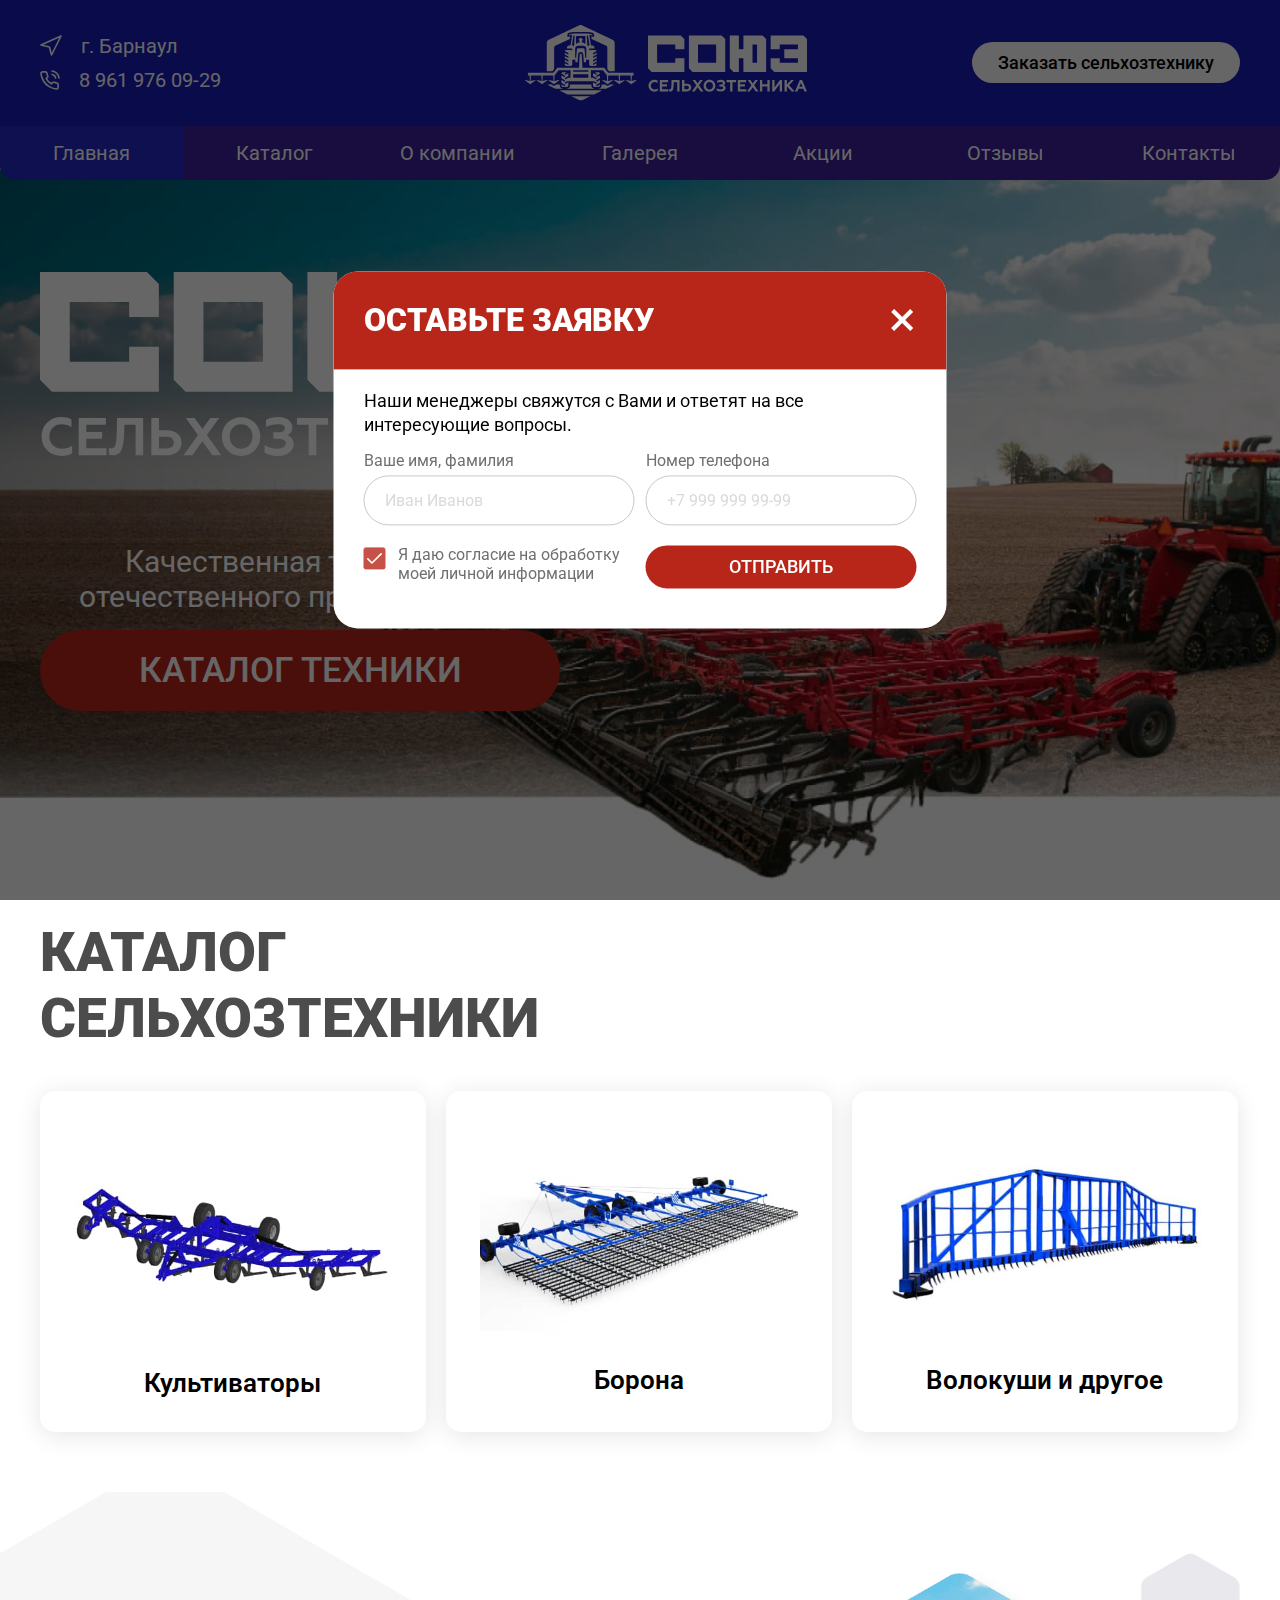
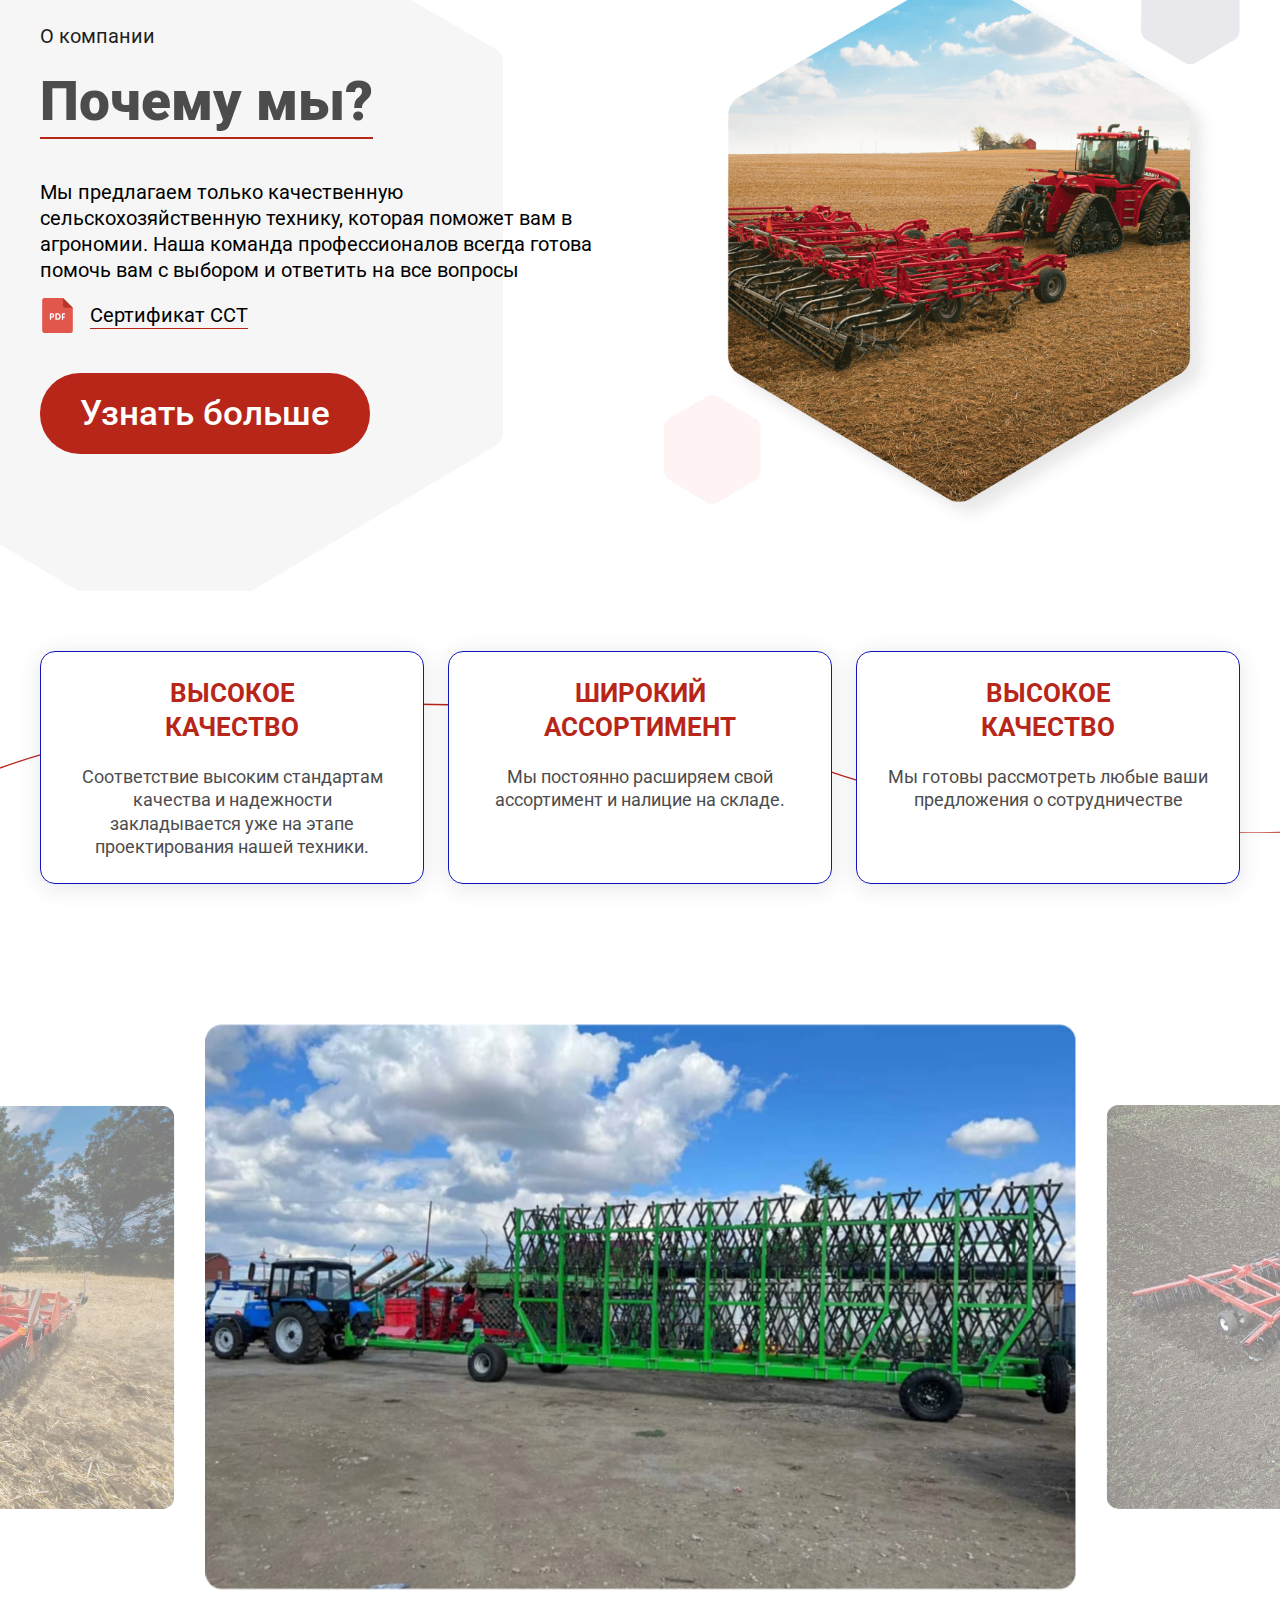
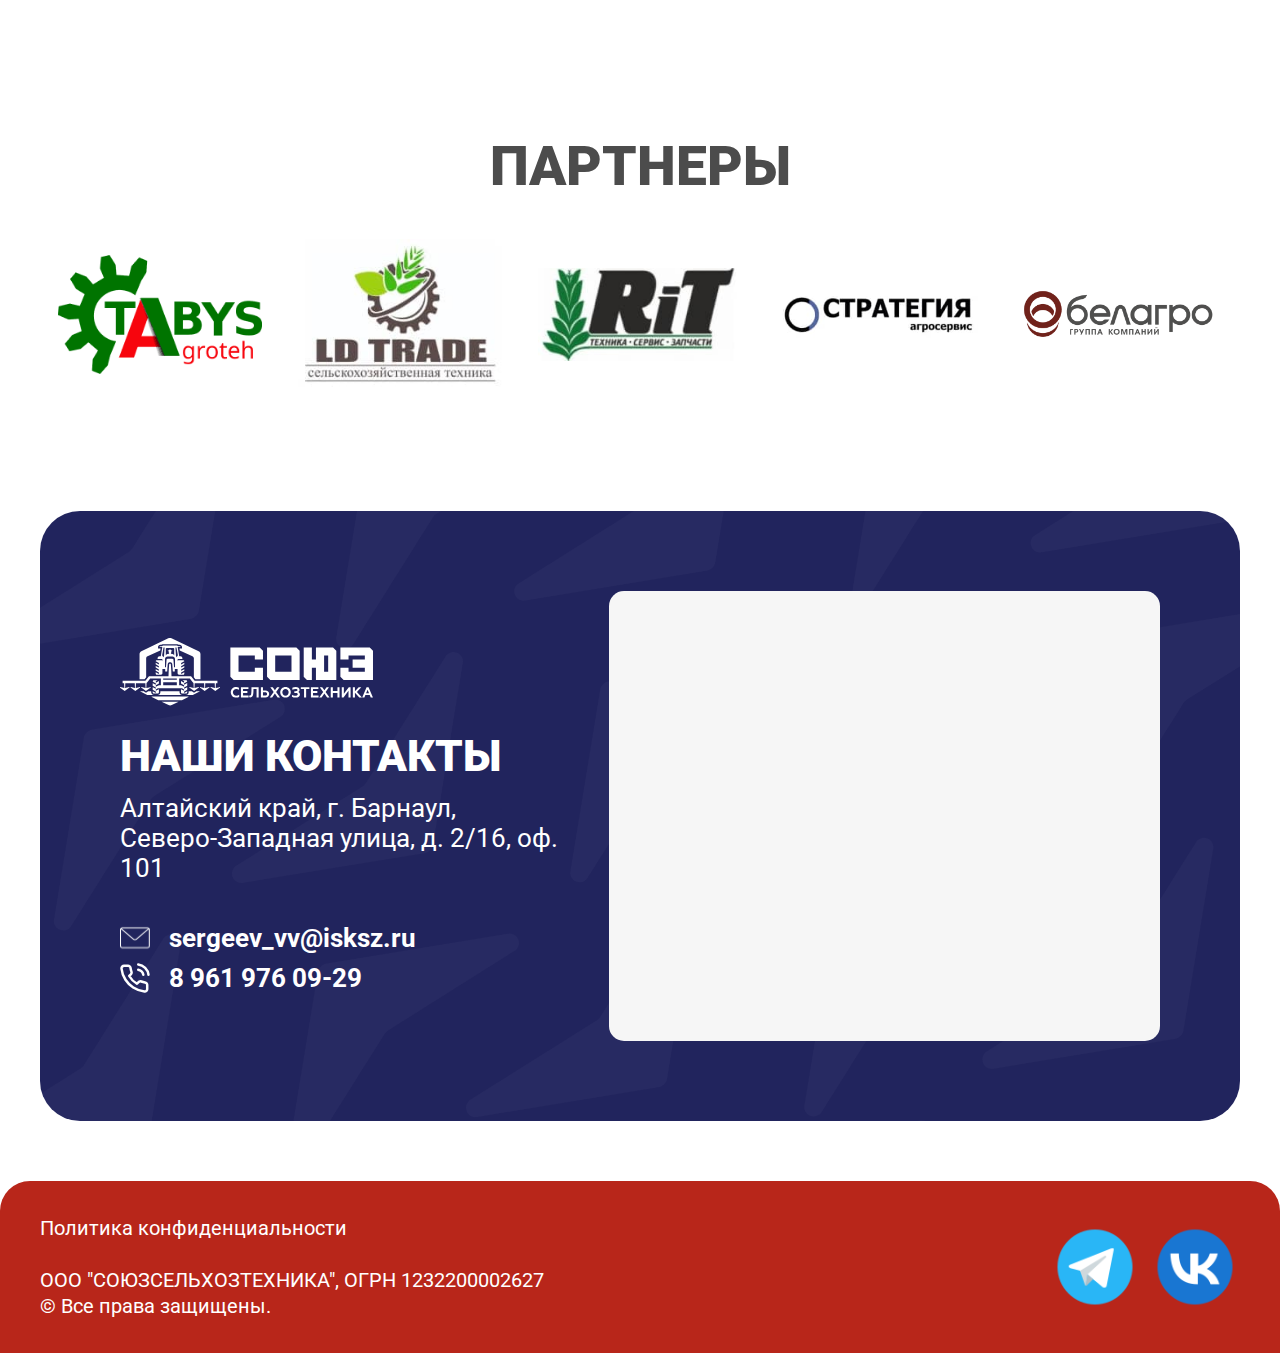
==== index.html @ 26eba4fc "main done 002" ====
<!DOCTYPE html>
<html lang="ru">

<head>
    <meta charset="UTF-8">
    <meta name="viewport" content="width=device-width, initial-scale=1.0">
    <title>СОЮЗ "Союзсельхозтехника"</title>
    <meta name="theme-color" content="$prime">
    <!-- <link rel="shortcut icon" href="favicon.ico" type="image/x-icon"> -->
    <link
        href="https://fonts.googleapis.com/css2?family=Roboto:ital,wght@0,100;0,300;0,400;0,500;0,700;0,900;1,100;1,300;1,400;1,500;1,700;1,900&display=swap"
        rel="stylesheet">
    <link rel="stylesheet" href="./css/style.css">
    <link rel="stylesheet" href="./css/jquery.fancybox.min.css">

</head>

<body class="fx-col">
    <header class="header">
        <div class="header-top fx-ac fx-jb">
            <p class="header-cont">
                <span class="fx-ac header-cont__item">
                    <img src="img/location.svg" alt="i">
                    <span>г. Барнаул</span>
                </span>
                <span class="fx-ac header-cont__item">
                    <img src="img/phone.svg" alt="i">
                    <a href="tel:89619760929">8 961 976 09-29</a>
                </span>
            </p>
            <a href="#" class="logo"><img src="img/logo.svg" alt="i"></a>
            <a href="#" class="btn --white" data-modal="modal">Заказать сельхозтехнику</a>
            <button class="btn__menu"><span></span></button>
        </div>
        <ul class="header-nav fx-ac fx-jb">
            <li><a href="#" class="header-nav__link active">Главная</a></li>
            <li><a href="#" class="header-nav__link">Каталог</a></li>
            <li><a href="#" class="header-nav__link">О компании</a></li>
            <li><a href="#" class="header-nav__link">Галерея</a></li>
            <li><a href="#" class="header-nav__link">Акции</a></li>
            <li><a href="#" class="header-nav__link">Отзывы</a></li>
            <li><a href="#" class="header-nav__link">Контакты</a></li>
            <li class="mob-show"><a href="#" class="btn --white">Заказать сельхозтехнику</a></li>
            <li class="mob-show">
                <span class="fx-ac header-cont__item">
                    <img src="img/phone.svg" alt="i">
                    <a href="tel:89619760929">8 961 976 09-29</a>
                </span>
                <span class="fx-ac header-cont__item">
                    <img src="img/location.svg" alt="i">
                    <span>
                        Алтайский край, г. Барнаул, <br>
                        Северо-Западная улица, д. 2, оф. 101
                    </span>
                </span>
            </li>
        </ul>
    </header>

    <main class="main">
        <div class="container">
            <div class="content">
                <img src="img/logo-2.svg" class="main__head" alt="i">
                <p class="main__text">
                    Качественная техника от отечественного производителя
                </p>
                <button class="btn --lg">КАТАЛОГ ТЕХНИКИ</button>
            </div>
        </div>
        <picture>
            <source media="(min-width: 1100px)" srcset="img/main.jpg">
            <img src="img/main-mob.jpg" alt="i" class="main__bg">
        </picture>
    </main>

    <section class="cat">
        <div class="container">
            <h2>КАТАЛОГ <br> СЕЛЬХОЗТЕХНИКИ</h2>
            <div class="fx-w cat-wrap">
                <a href="#" class="item">
                    <img src="img/it-1.jpg" alt="i" loading="lazy">
                    <h3>Культиваторы</h3>
                </a>
                <a href="#" class="item">
                    <img src="img/it-2.jpg" alt="i" loading="lazy">
                    <h3>Борона</h3>
                </a>
                <a href="#" class="item">
                    <img src="img/it-3.jpg" alt="i" loading="lazy">
                    <h3>Волокуши и другое</h3>
                </a>
            </div>
        </div>
    </section>

    <section class="why">
        <div class="container fx-jb fx-ac">
            <div class="title">
                <p class="descr">О компании</p>
                <h2>Почему мы?</h2>
                <img src="img/why-pc.png" class="why__img mob-show" alt="i" loading="lazy">
                <p class="text">
                    Мы предлагаем только качественную сельскохозяйственную технику, которая поможет вам в агрономии.
                    Наша команда профессионалов всегда готова помочь вам с выбором и ответить на все вопросы <br>
                    <a href="pdf/Сертификат ССТ.pdf" title="Скачать Сертификат" class="link fx-ac"
                        download="Сертификат ССТ">
                        <img src="img/pdf.svg" alt="i" loading="lazy">
                        <span> Сертификат ССТ</span>
                    </a>
                </p>
                <a href="#" class="btn --lg">Узнать больше</a>
            </div>
            <img src="img/why-pc.png" class="why__img mob-hide" alt="i" loading="lazy">
        </div>
    </section>

    <section class="features">
        <div class="container fx-jb fx-w">
            <div class="item">
                <h3>ВЫСОКОЕ <br> КАЧЕСТВО</h3>
                <p>Соответствие высоким стандартам качества и надежности закладывается уже на этапе проектирования нашей
                    техники.</p>
            </div>
            <div class="item">
                <h3>ШИРОКИЙ <br> АССОРТИМЕНТ</h3>
                <p>Мы постоянно расширяем свой ассортимент и налицие на складе.</p>
            </div>
            <div class="item">
                <h3>ВЫСОКОЕ <br> КАЧЕСТВО</h3>
                <p>Мы готовы рассмотреть любые ваши предложения о сотрудничестве</p>
            </div>
        </div>
    </section>

    <div class="galery-slider fx">
        <div class="galery-slide">
            <a href="img/g-1.jpg" data-fancybox="g-2">
                <img src="img/g-1.jpg" alt="i">
            </a>
        </div>
        <div class="galery-slide">
            <a href="img/g-2.jpg" data-fancybox="g-2">
                <img src="img/g-2.jpg" alt="i">
            </a>
        </div>
        <div class="galery-slide">
            <a href="img/g-3.jpg" data-fancybox="g-2">
                <img src="img/g-3.jpg" alt="i">
            </a>
        </div>
        <div class="galery-slide">
            <a href="img/g-2.jpg" data-fancybox="g-2">
                <img src="img/g-2.jpg" alt="i">
            </a>
        </div>
        <div class="galery-slide">
            <a href="img/g-3.jpg" data-fancybox="g-2">
                <img src="img/g-3.jpg" alt="i">
            </a>
        </div>
    </div>

    <section class="partners">
        <div class="container">
            <h2>ПАРТНЕРЫ</h2>
            <div class="fx-ac partners-wrap">
                <img src="img/p-1.png" alt="i" loading="lazy">
                <img src="img/p-2.jpg" alt="i" loading="lazy">
                <img src="img/p-3.jpg" alt="i" loading="lazy">
                <img src="img/p-4.jpg" alt="i" loading="lazy">
                <img src="img/p-5.png" alt="i" loading="lazy">
            </div>
        </div>
    </section>

    <!-- <section class="review">
        <div class="container">
            <h2>ОТЗЫВЫ НАШИХ КЛИЕНТОВ</h2>
            <div class="review-slider">
                <div class="review-item fx-ac">
                    <img src="img/rev-1.jpg" alt="i" loading="lazy" class="review-img">
                    <div class="review-title">
                        <h3 class="review__heading">Иван Курдогло</h3>
                        <p class="review__rate fx-ac">
                            <span>Оценка 5</span> <img src="img/stars.svg" alt="i" loading="lazy">
                        </p>
                        <p class="review__text">
                            Купил кпш-13. Уже год работает, надежная, качественная техника, спасибо!
                        </p>
                    </div>
                </div>
                <div class="review-item fx-ac">
                    <img src="img/rev-2.jpg" alt="i" loading="lazy" class="review-img">
                    <div class="review-title">
                        <h3 class="review__heading">Сергей Ситников</h3>
                        <p class="review__rate fx-ac">
                            <span>Оценка 5</span> <img src="img/stars.svg" alt="i" loading="lazy">
                        </p>
                        <p class="review__text">
                            Отличная техника, крепкая, надежная и недорогая. Рекомендую!
                        </p>
                    </div>
                </div>
                <div class="review-item fx-ac">
                    <img src="img/rev-3.jpg" alt="i" loading="lazy" class="review-img">
                    <div class="review-title">
                        <h3 class="review__heading">Иван Курдогло</h3>
                        <p class="review__rate fx-ac">
                            <span>Оценка 5</span> <img src="img/stars.svg" alt="i" loading="lazy">
                        </p>
                        <p class="review__text">
                            Купил кпш-13. Уже год работает, надежная, качественная техника, спасибо!
                        </p>
                    </div>
                </div>
            </div>
        </div>
    </section> -->

    <section class="contacts">
        <div class="container">
            <div class="contacts-box fx-ac">
                <div class="title">
                    <img src="img/logo.svg" class="logo" alt="i" loading="lazy">
                    <h2>НАШИ КОНТАКТЫ</h2>
                    <p class="text">
                        Алтайский край, г. Барнаул, <br>
                        Северо-Западная улица, д. 2/16, оф. 101
                    </p>
                    <p class="header-cont">
                        <span class="fx-ac header-cont__item">
                            <img src="img/email.svg" alt="i">
                            <a href="mailto:sergeev_vv@isksz.ru">sergeev_vv@isksz.ru</a>
                        </span>
                        <span class="fx-ac header-cont__item">
                            <img src="img/phone.svg" alt="i">
                            <a href="tel:89619760929">8 961 976 09-29</a>
                        </span>
                    </p>
                </div>
                <iframe
                    src="https://yandex.ru/map-widget/v1/?um=constructor%3A0839fcd474fe929800f3a0167cd0bfcd900f1a19b8a05e85f59c78dbe3d756e3&amp;source=constructor"
                    loading="lazy"></iframe>
            </div>
        </div>
    </section>

    <footer class="footer">
        <div class="continer fx-ac fx-jb">
            <p class="footer__text">
                <a href="#">Политика конфиденциальности</a>
                <br>
                <br>
                ООО "СОЮЗСЕЛЬХОЗТЕХНИКА", <br class="mob-show">
                ОГРН 1232200002627 <br>
                © Все права защищены.
            </p>
            <div class="soc fx-ac">
                <a href="#"><img src="img/telegram.svg" alt="i" loading="lazy"></a>
                <a href="#"><img src="img/VK.svg" alt="i" loading="lazy"></a>
            </div>
        </div>
    </footer>

    <div class="modal" id="modal">
        <div class="modal-content">
            <button class="modal-close">&times;</button>
            <h3 class="h2">ОСТАВЬТЕ ЗАЯВКУ</h3>
            <p>Наши менеджеры свяжутся с Вами и ответят на все интересующие вопросы.</p>
            <form action="#" class="fx-w fx-jb">
                <div class="inp-wrap">
                    <label for="m_name">Ваше имя, фамилия</label>
                    <input type="text" id="m_name" name="uname" required placeholder="Иван Иванов">
                </div>
                <div class="inp-wrap">
                    <label for="m_phone">Номер телефона</label>
                    <input type="tel" name="uphone" id="m_phone" required placeholder="+7 999 999 99-99">
                </div>
                <div class="inp-wrap checkbox">
                    <input type="checkbox" name="checkbox" checked id="checkbox" required>
                    <label for="checkbox" class="checkbox">Я даю согласие на обработку моей личной информации</label>
                </div>
                <button type="submit" class="btn">ОТПРАВИТЬ</button>
            </form>
        </div>
    </div>

    <script src="js/jquery-3.7.1.min.js"></script>
    <script src="js/slick.min.js"></script>
    <script src="js/script.js"></script>
    <script src="js/jquery.fancybox.min.js"></script>
</body>

</html>
---- css/style.css ----
html{font-family:sans-serif;-ms-text-size-adjust:100%;-webkit-text-size-adjust:100%}body{margin:0}article,aside,details,figcaption,figure,footer,header,hgroup,main,nav,section,summary{display:block}audio,canvas,progress,video{display:inline-block;vertical-align:baseline}audio:not([controls]){display:none;height:0}[hidden],template{display:none}a{background:rgba(0,0,0,0)}a:active,a:hover{outline:0}abbr[title]{border-bottom:1px dotted}b,strong{font-weight:bold}dfn{font-style:italic}h1{font-size:2em;margin:.67em 0}mark{background:#ff0;color:#000}small{font-size:80%}sub,sup{font-size:75%;line-height:0;position:relative;vertical-align:baseline}sup{top:-0.5em}sub{bottom:-0.25em}img{border:0}svg:not(:root){overflow:hidden}figure{margin:1em 40px}hr{-moz-box-sizing:content-box;-webkit-box-sizing:content-box;box-sizing:content-box;height:0}pre{overflow:auto}code,kbd,pre,samp{font-family:monospace,monospace;font-size:1em}button,input,optgroup,select,textarea{color:inherit;font:inherit;margin:0}button{overflow:visible}button,select{text-transform:none}button,html input[type=button],input[type=reset],input[type=submit]{-webkit-appearance:button;cursor:pointer}button[disabled],html input[disabled]{cursor:default}button::-moz-focus-inner,input::-moz-focus-inner{border:0;padding:0}input{line-height:normal}input[type=checkbox],input[type=radio]{-webkit-box-sizing:border-box;-moz-box-sizing:border-box;box-sizing:border-box;padding:0}input[type=number]::-webkit-inner-spin-button,input[type=number]::-webkit-outer-spin-button{height:auto}input[type=search]{-webkit-appearance:textfield;-moz-box-sizing:content-box;-webkit-box-sizing:content-box;box-sizing:content-box}input[type=search]::-webkit-search-cancel-button,input[type=search]::-webkit-search-decoration{-webkit-appearance:none}legend{border:0;padding:0}textarea{overflow:auto}optgroup{font-weight:bold}table{border-collapse:collapse;border-spacing:0}td,th{padding:0}*{padding:0;margin:0;-webkit-box-sizing:border-box;-moz-box-sizing:border-box;box-sizing:border-box;border:none;outline:none}:root{--padd: 80px;--fz: 22px}html{scroll-behavior:smooth}body{min-height:100vh;color:#000;background-color:#fff;font-family:"Roboto",sans-serif}body.is_active{overflow:hidden}.container{width:100%;max-width:-webkit-calc(1600px + var(--padd) + var(--padd));max-width:-moz-calc(1600px + var(--padd) + var(--padd));max-width:calc(1600px + var(--padd) + var(--padd));margin-left:auto;margin-right:auto;padding:0 var(--padd)}img{max-width:100%}a,button{display:inline-block;text-decoration:none;-webkit-transition:all ease .2s;-o-transition:all ease .2s;-moz-transition:all ease .2s;transition:all ease .2s;background-color:rgba(0,0,0,0)}a:active,button:active{-webkit-transform:scale(0.98);-moz-transform:scale(0.98);-ms-transform:scale(0.98);-o-transform:scale(0.98);transform:scale(0.98)}a img,button img{display:block}strong{font-weight:600}section{padding:60px 0}h2,.h2{font-size:55px;line-height:120%;font-weight:900;color:#4c4c4c;margin:0 0 40px}mark{background-color:#b8261a;color:#000;display:inline-block;padding:2px 8px 4px}.btn{font-size:var(--fz);line-height:28px;line-height:100%;font-weight:500;text-align:center;color:#fff;display:inline-block;-webkit-border-radius:40px;-moz-border-radius:40px;border-radius:40px;background-color:#b8261a;padding:12px 32px 11px;position:relative;z-index:1;overflow:hidden;-webkit-transition:.3s ease all;-o-transition:.3s ease all;-moz-transition:.3s ease all;transition:.3s ease all}.btn:hover{background-color:rgba(184,38,26,.8)}.btn.--lg{font-size:35px;padding:23px 40px}.btn.--white{color:#000;background-color:#fff}.btn.--white:hover{background-color:rgba(255,255,255,.8)}@media screen and (max-width: 1500px){.btn{font-size:18px}}input{width:100%;display:block;height:50px;border:1px solid #c8c8c8;-webkit-border-radius:60px;-moz-border-radius:60px;border-radius:60px;padding:0 20px}input::-webkit-input-placeholder{color:#dadada}input:-moz-placeholder{color:#dadada}input::-moz-placeholder{color:#dadada}input:-ms-input-placeholder{color:#dadada}input::-ms-input-placeholder{color:#dadada}input::placeholder{color:#dadada}.fx,.fx-w,.fx-ac,.fx-as,.fx-col,.fx-jb,.fx-ae{display:-webkit-box;display:-webkit-flex;display:-moz-box;display:-ms-flexbox;display:flex}.fx-col{-webkit-box-orient:vertical;-webkit-box-direction:normal;-webkit-flex-direction:column;-moz-box-orient:vertical;-moz-box-direction:normal;-ms-flex-direction:column;flex-direction:column}.fx-w{-webkit-flex-wrap:wrap;-ms-flex-wrap:wrap;flex-wrap:wrap}.fx-as{-webkit-box-align:start;-webkit-align-items:flex-start;-moz-box-align:start;-ms-flex-align:start;align-items:flex-start}.fx-ac{-webkit-box-align:center;-webkit-align-items:center;-moz-box-align:center;-ms-flex-align:center;align-items:center}.fx-jc{-webkit-box-pack:center;-webkit-justify-content:center;-moz-box-pack:center;-ms-flex-pack:center;justify-content:center}.fx-jb{-webkit-box-pack:justify;-webkit-justify-content:space-between;-moz-box-pack:justify;-ms-flex-pack:justify;justify-content:space-between}.fx-ae{-webkit-box-align:end;-webkit-align-items:end;-moz-box-align:end;-ms-flex-align:end;align-items:end}.link{width:-webkit-fit-content;width:-moz-fit-content;width:fit-content;gap:15px;color:#000;margin-top:15px}.link img{max-width:35px}.link span{display:inline-block;border-bottom:1px solid #b8261a}@media screen and (max-width: 1000px){.mob-hide{display:none !important}}@media screen and (min-width: 1000px){.mob-show{display:none !important}}@media screen and (max-width: 1500px){:root{--padd: 40px;--fz: 20px}.btn{padding:12px 26px 11px}}@media screen and (max-width: 1000px){:root{--padd: 15px;--fz: 20px}h2,.h2{font-size:38px}}@media screen and (max-width: 720px){section{padding:25px 0}.btn{font-size:18px;padding:10px 20px}.btn.--lg{padding:10px 20px;font-size:17px}h2,.h2{font-size:24px;text-align:center;margin-bottom:25px}}.slick-slider{position:relative;display:block;-webkit-box-sizing:border-box;-moz-box-sizing:border-box;box-sizing:border-box;-webkit-touch-callout:none;-webkit-user-select:none;-moz-user-select:none;-ms-user-select:none;user-select:none;-ms-touch-action:pan-y;touch-action:pan-y;-webkit-tap-highlight-color:rgba(0,0,0,0)}.slick-list{position:relative;overflow:hidden;display:block;margin:0;padding:0}.slick-list:focus{outline:none}.slick-list.dragging{cursor:pointer;cursor:hand}.slick-slider{width:100%;position:relative;left:0}.slick-slider .slick-track,.slick-slider .slick-list{-webkit-transform:translate3d(0, 0, 0);-moz-transform:translate3d(0, 0, 0);-ms-transform:translate3d(0, 0, 0);-o-transform:translate3d(0, 0, 0);transform:translate3d(0, 0, 0)}.slick-track{position:relative;left:0;top:0;display:block;margin-left:auto;margin-right:auto}.slick-track:before,.slick-track:after{content:"";display:table}.slick-track:after{clear:both}.slick-loading .slick-track{visibility:hidden}.slick-slide{float:left;height:100%;margin:0;min-height:1px;-webkit-transition:all ease .3s;-o-transition:all ease .3s;-moz-transition:all ease .3s;transition:all ease .3s}.slick-slide img{display:block}.slick-slide.slick-loading img{display:none;display:none}.slick-slide.dragging img{pointer-events:none}.slick-initialized .slick-slide{display:block}.slick-loading .slick-slide{visibility:hidden}.slick-vertical .slick-slide{display:block;height:auto}.slick-arrow.slick-hidden{display:none}.slick-arrow{width:40px;height:40px;font-size:0;color:rgba(0,0,0,0);position:absolute;z-index:9999;top:40%;-webkit-transform:translateY(-50%) !important;-moz-transform:translateY(-50%) !important;-ms-transform:translateY(-50%) !important;-o-transform:translateY(-50%) !important;transform:translateY(-50%) !important;border:none;background-color:#eee;background-image:url("../img/slick_arrow.svg");background-repeat:no-repeat;background-position:center center;-webkit-background-size:50% auto;-moz-background-size:50% auto;-o-background-size:50% auto;background-size:50% auto;-webkit-border-radius:50px;-moz-border-radius:50px;border-radius:50px}.slick-arrow::before{display:none}.slick-prev{left:0;-webkit-transform:scaleX(-1) translateY(-50%) !important;-moz-transform:scaleX(-1) translateY(-50%) !important;-ms-transform:scaleX(-1) translateY(-50%) !important;-o-transform:scaleX(-1) translateY(-50%) !important;transform:scaleX(-1) translateY(-50%) !important}.slick-next{right:0}.slick-dots{display:-webkit-box;display:-webkit-flex;display:-moz-box;display:-ms-flexbox;display:flex;-webkit-box-align:center;-webkit-align-items:center;-moz-box-align:center;-ms-flex-align:center;align-items:center;-webkit-box-pack:center;-webkit-justify-content:center;-moz-box-pack:center;-ms-flex-pack:center;justify-content:center;list-style:none;padding-top:40px}.slick-dots li{padding:4px;font-size:0}.slick-dots button{width:10px;height:10px;-webkit-border-radius:50%;-moz-border-radius:50%;border-radius:50%;font-size:0;margin:0;background-color:rgba(0,0,0,.1)}.slick-dots .slick-active button{background-color:#000}.slick-disabled{cursor:no-drop;pointer-events:none;opacity:.5}@media screen and (max-width: 1100px){.slick-arrow{width:30px;height:30px}}.modal{position:fixed;top:0;left:0;height:100%;width:100%;z-index:9999999999;background-color:rgba(0,0,0,.6);padding:0;-webkit-box-sizing:border-box;-moz-box-sizing:border-box;box-sizing:border-box}.modal-content{width:94%;min-height:100px;max-height:98%;display:block;position:absolute;top:50%;left:50%;-webkit-transform:translate(-50%, -50%);-moz-transform:translate(-50%, -50%);-ms-transform:translate(-50%, -50%);-o-transform:translate(-50%, -50%);transform:translate(-50%, -50%);background-color:#fff;max-width:613px;overflow-y:scroll;color:#000;text-align:left;-webkit-border-radius:24px;-moz-border-radius:24px;border-radius:24px;-ms-overflow-style:none;scrollbar-width:none}.modal-content::-webkit-scrollbar{display:none;width:0;height:0}.modal .h2{font-size:32px;padding:30px;color:#fff;background-color:#b8261a;margin-bottom:20px}.modal p{font-size:18px;padding:0 30px;line-height:130%;margin:0 0 15px}.modal label{display:block;width:100%;margin-bottom:5px;color:#4c4c4c;opacity:.8}.modal .btn{width:49%}.modal .inp-wrap{display:block;width:49%}.modal .inp-wrap.checkbox label{position:relative;z-index:1;padding-left:34px}.modal .inp-wrap.checkbox label::before{content:"";display:block;width:20px;height:20px;border:1px solid #c8c8c8;position:absolute;top:2px;left:0;-webkit-border-radius:2px;-moz-border-radius:2px;border-radius:2px;background-repeat:no-repeat;background-position:center center;-webkit-background-size:contain;-moz-background-size:contain;-o-background-size:contain;background-size:contain}.modal .inp-wrap.checkbox input{display:none}.modal .inp-wrap.checkbox input:checked~label::before{background-image:url("../img/check.svg");border-color:#b8261a;background-color:#b8261a}.modal form{padding:0 30px 40px;gap:20px 0}.modal-close{position:absolute;top:18px;right:26px;font-weight:normal;font-size:50px;line-height:120%;color:#fff;z-index:999;width:36px}@media screen and (max-width: 720px){.modal-content{padding:30px 28px}.modal-content .h2{font-size:24px}.modal-content p{font-size:13px}}.header{width:100%;color:#fff;position:relative;z-index:9999}.header a{color:#fff}.header .logo{max-width:22vw}.header-top{background-color:#1a1db8;padding:25px var(--padd)}.header-nav{background-color:#3c219b;text-align:center;-webkit-border-radius:0 0 15px 15px;-moz-border-radius:0 0 15px 15px;border-radius:0 0 15px 15px;overflow:hidden;list-style:none}.header-nav li{width:14.28%}.header-nav__link{display:block;width:100%;padding:15px;font-size:var(--fz)}@media screen and (min-width: 1000px){.header-nav__link.active,.header-nav__link:hover{background-color:#2729c5}}.header-cont{display:block;width:377px}.header-cont img{-webkit-filter:brightness(10);filter:brightness(10)}.header-cont__item{gap:19px;font-size:var(--fz)}.header-cont a:hover{text-decoration:underline}.header-cont__item{margin-bottom:15px}.header-cont__item:last-child{margin-bottom:0}.header .btn__menu{display:none}@media screen and (max-width: 1500px){.header-cont{width:320px}.header-cont__item{margin-bottom:10px}}@media screen and (max-width: 1000px){.header-top{min-height:70px;padding:15px var(--padd)}.header-top .btn{display:none}.header .logo{max-width:147px}.header-cont{display:none}.header-cont__item{width:100%;font-size:18px;max-width:390px;text-align:left;margin:0 auto;padding:6px 0}.header-cont img{-webkit-filter:brightness(0);filter:brightness(0)}.header-cont a{color:#4c4c4c}.header .btn{margin:0 20px 0 auto}.header .btn__menu{z-index:9999;display:inline-block;position:relative;width:30px;height:30px;margin:0}.header .btn__menu span{position:absolute;top:50%;left:0;margin-top:-1px;display:block;width:100%;height:2px;-webkit-transition:all ease .3s;-o-transition:all ease .3s;-moz-transition:all ease .3s;transition:all ease .3s;background-color:#fff}.header .btn__menu span::after,.header .btn__menu span::before{content:"";display:block;width:100%;height:2px;background-color:#fff;position:absolute;top:10px;right:0;-webkit-transition:all ease .3s;-o-transition:all ease .3s;-moz-transition:all ease .3s;transition:all ease .3s}.header .btn__menu span::before{top:-10px;left:0}.header .btn__menu.is_active span{-webkit-transform:rotate(-45deg);-moz-transform:rotate(-45deg);-ms-transform:rotate(-45deg);-o-transform:rotate(-45deg);transform:rotate(-45deg)}.header .btn__menu.is_active span::before{background-color:rgba(0,0,0,0)}.header .btn__menu.is_active span::after{top:50%;-webkit-transform:rotate(-90deg);-moz-transform:rotate(-90deg);-ms-transform:rotate(-90deg);-o-transform:rotate(-90deg);transform:rotate(-90deg)}.header-nav{position:fixed;top:70px;left:0;z-index:999;width:100%;height:-webkit-calc(100% - 70px);height:-moz-calc(100% - 70px);height:calc(100% - 70px);background-color:#fff;display:block;padding:24px 20px;color:#4c4c4c;-webkit-transition:all ease .3s;-o-transition:all ease .3s;-moz-transition:all ease .3s;transition:all ease .3s;-webkit-transform:translateX(110%);-moz-transform:translateX(110%);-ms-transform:translateX(110%);-o-transform:translateX(110%);transform:translateX(110%);overflow-y:scroll}.header-nav::-webkit-scrollbar{display:none}.header-nav li{width:100%}.header-nav__link,.header-nav a{padding:10px;color:#4c4c4c;width:100%;font-size:20px}.header-nav .btn.--white{color:#fff;background-color:#b8261a;padding:15px 30px;margin:15px auto 20px}.header-nav.is_active{-webkit-transform:translateX(0);-moz-transform:translateX(0);-ms-transform:translateX(0);-o-transform:translateX(0);transform:translateX(0)}}.footer{color:#fff;-webkit-border-radius:30px 30px 0 0;-moz-border-radius:30px 30px 0 0;border-radius:30px 30px 0 0;background-color:#b8261a;padding:34px var(--padd);margin-top:auto}.footer__text{font-size:var(--fz);line-height:130%}.footer a{color:#fff}.footer a:hover{text-decoration:underline}.footer .soc{gap:10px}.footer .soc img{max-width:90px}@media screen and (max-width: 1500px){.footer img{max-width:90px}}@media screen and (max-width: 700px){.footer{padding:18px 20px;-webkit-border-radius:15px 15px 0 0;-moz-border-radius:15px 15px 0 0;border-radius:15px 15px 0 0}.footer__text{font-size:12px}.footer img{width:50px;height:50px}}.main{position:relative;z-index:1;padding:0 0 8vw;top:-10px}.main__head{margin:0 0 84px;width:100%}.main__bg{position:absolute;top:0;left:0;width:100%;height:100%;-o-object-fit:cover;object-fit:cover;-o-object-position:center bottom;object-position:center bottom;z-index:-111}.main .content{width:520px;max-width:70%}.main .container{padding:8vw var(--padd) 7.5vw}.main__text{font-size:30px;text-align:center;color:#fff;margin-bottom:16px}.main .btn{width:100%;max-width:520px}@media screen and (max-width: 720px){.main .container{padding:13vw var(--padd) 14.5vw}.main__head{margin-bottom:30px}.main__text{font-size:16px}}.cat{padding-top:0}.cat-wrap{gap:50px}.cat .item{text-align:center;width:-webkit-calc(33.33% - 34px);width:-moz-calc(33.33% - 34px);width:calc(33.33% - 34px);padding:34px;-webkit-border-radius:15px;-moz-border-radius:15px;border-radius:15px;-webkit-box-shadow:0px 3.97px 25px 0px rgba(0,0,0,.1);-moz-box-shadow:0px 3.97px 25px 0px rgba(0,0,0,.1);box-shadow:0px 3.97px 25px 0px rgba(0,0,0,.1);color:#000}.cat .item img{display:block;width:100%;margin:0 0 20px}.cat .item h3{font-weight:600;font-size:34px;margin:0}@media screen and (max-width: 1500px){.cat-wrap{gap:20px}.cat .item{width:-webkit-calc(33.33% - 14px);width:-moz-calc(33.33% - 14px);width:calc(33.33% - 14px)}.cat .item h3{font-size:26px}}@media screen and (max-width: 1000px){.cat-wrap{gap:20px}.cat .item{width:-webkit-calc(50% - 10px);width:-moz-calc(50% - 10px);width:calc(50% - 10px);padding:10px}.cat .item img{margin-bottom:12px}}@media screen and (max-width: 720px){.cat-wrap{gap:16px}.cat .item{width:-webkit-calc(50% - 8px);width:-moz-calc(50% - 8px);width:calc(50% - 8px);-webkit-border-radius:5px;-moz-border-radius:5px;border-radius:5px}.cat .item h3{font-size:16px}}.why{overflow:hidden}@media screen and (min-width: 1000px){.why .title{position:relative;z-index:1}.why .title::before{content:"";pointer-events:none;display:block;width:120%;height:180%;position:absolute;z-index:-11;top:52%;left:24%;-webkit-transform:translate(-50%, -50%);-moz-transform:translate(-50%, -50%);-ms-transform:translate(-50%, -50%);-o-transform:translate(-50%, -50%);transform:translate(-50%, -50%);background-repeat:no-repeat;background-position:center center;-webkit-background-size:contain;-moz-background-size:contain;-o-background-size:contain;background-size:contain;background-image:url("../img/vec-bg.svg")}}.why .descr{font-size:20px;color:#1e1e1e;margin:0 0 20px}.why h2{width:-webkit-fit-content;width:-moz-fit-content;width:fit-content;padding-bottom:3px;border-bottom:2px solid #b8261a}.why .text{font-size:26px;line-height:130%;margin:0 0 40px}.why .title,.why__img{width:48%}@media screen and (max-width: 1500px){.why .text{font-size:20px}}@media screen and (max-width: 1000px){.why h2,.why .descr{margin-left:auto;margin-right:auto;text-align:center}.why .text{text-align:center}.why__img{width:100%;display:block}.why .btn{display:block}.why .title{width:100%;max-width:600px;margin:0 auto}}@media screen and (max-width: 720px){.why .descr{font-size:14px;margin-bottom:8px}.why .text{font-size:16px;margin-bottom:20px}}.features{background-repeat:no-repeat;background-position:center center;-webkit-background-size:contain;-moz-background-size:contain;-o-background-size:contain;background-size:contain;background-image:url("../img/line.svg")}.features .item{border:1px solid #0f17bb;padding:40px;-webkit-border-radius:15px;-moz-border-radius:15px;border-radius:15px;width:30%;text-align:center;background-color:#fff;-webkit-box-shadow:0px 3.97px 25px 0px rgba(0,0,0,.1);-moz-box-shadow:0px 3.97px 25px 0px rgba(0,0,0,.1);box-shadow:0px 3.97px 25px 0px rgba(0,0,0,.1)}.features .item h3{font-size:36px;color:#b8261a;line-height:130%;margin-bottom:20px}.features .item p{font-size:22px;line-height:130%;color:#4c4c4c}@media screen and (max-width: 1500px){.features .item{padding:25px;width:32%}.features .item h3{font-size:26px}.features .item p{font-size:18px}}@media screen and (max-width: 1000px){.features .container{gap:30px 6%}.features .item{width:47%;margin:0 auto}}@media screen and (max-width: 720px){.features{background-image:url("../img/line-mob.svg");-webkit-background-size:cover;-moz-background-size:cover;-o-background-size:cover;background-size:cover}.features .container{gap:24px 6%}.features .item{width:100%}.features .item h3{margin-bottom:14px}.features .item h3 br{display:none}}.galery{text-align:center;overflow:hidden}.galery h2{margin-bottom:32px}.galery-slide{width:75vw;max-width:777px;padding:110px 0}@media screen and (max-width: 720px){.galery-slide{padding:60px 0}}@media screen and (max-width: 720px){.galery-slide{padding:40px 0}}.galery-slider{max-width:1920px;margin:0 auto}.galery-slider img{margin:0 auto;display:block;-webkit-border-radius:15px;-moz-border-radius:15px;border-radius:15px}.galery-slider .slick-slide{-webkit-transition:-webkit-transform .3;transition:-webkit-transform .3;-o-transition:-o-transform .3;-moz-transition:transform .3, -moz-transform .3;transition:transform .3;transition:transform .3, -webkit-transform .3, -moz-transform .3, -o-transform .3}.galery-slider .slick-track{display:-webkit-box !important;display:-webkit-flex !important;display:-moz-box !important;display:-ms-flexbox !important;display:flex !important;-webkit-box-align:center;-webkit-align-items:center;-moz-box-align:center;-ms-flex-align:center;align-items:center}.galery-slider .slick-slide,.galery-slider .slick-slide[aria-hidden=true]:not(.slick-cloned)~.slick-cloned[aria-hidden=true]{-webkit-transform:scale(0.8);-moz-transform:scale(0.8);-ms-transform:scale(0.8);-o-transform:scale(0.8);transform:scale(0.8);opacity:.5}.galery-slider .slick-center,.galery-slider .slick-slide[aria-hidden=true]:not([tabindex="-1"])+.slick-cloned[aria-hidden=true]{-webkit-transform:scale(1.12);-moz-transform:scale(1.12);-ms-transform:scale(1.12);-o-transform:scale(1.12);transform:scale(1.12);opacity:1}@media screen and (max-width: 720px){.galery-slider .slick-slide,.galery-slider .slick-slide[aria-hidden=true]:not(.slick-cloned)~.slick-cloned[aria-hidden=true]{-webkit-transform:scale(0.8);-moz-transform:scale(0.8);-ms-transform:scale(0.8);-o-transform:scale(0.8);transform:scale(0.8)}.galery-slider .slick-center,.galery-slider .slick-slide[aria-hidden=true]:not([tabindex="-1"])+.slick-cloned[aria-hidden=true]{-webkit-transform:scale(1.11);-moz-transform:scale(1.11);-ms-transform:scale(1.11);-o-transform:scale(1.11);transform:scale(1.11)}}.partners{text-align:center}.partners img{width:17%;display:block;max-height:170px;-o-object-position:center center;object-position:center center;-o-object-fit:contain;object-fit:contain;margin:0 auto}@media screen and (max-width: 1000px){.partners-wrap{overflow-x:scroll;gap:32px;width:100vw;position:relative;z-index:1;left:-webkit-calc(0px - var(--padd));left:-moz-calc(0px - var(--padd));left:calc(0px - var(--padd));padding:0 var(--padd)}.partners-wrap::-webkit-scrollbar{display:none}.partners img{width:32vw}}.contacts-box{padding:80px;-webkit-border-radius:40px;-moz-border-radius:40px;border-radius:40px;background-color:rgba(9,12,75,.9);color:#fff;background-repeat:no-repeat;background-position:center center;-webkit-background-size:cover;-moz-background-size:cover;-o-background-size:cover;background-size:cover;background-image:url("../img/patern.svg")}.contacts-box *{color:#fff}.contacts-box .logo{width:100%;max-width:54%;margin-bottom:20px}.contacts-box .title{width:45%}.contacts-box iframe{-webkit-border-radius:15px;-moz-border-radius:15px;border-radius:15px;background-color:#f6f6f6;width:53%;min-height:450px;margin-left:auto}.contacts-box .text{font-size:26px;margin-bottom:40px}.contacts-box .header-cont{display:block !important}.contacts-box .header-cont__item{font-weight:bold;font-size:26px}.contacts-box .header-cont__item img{width:30px}.contacts-box h2{font-size:44px;margin-bottom:10px}@media screen and (max-width: 1200px){.contacts-box{padding:30px}.contacts-box .logo{max-width:68%}}@media screen and (max-width: 1000px){.contacts-box .header-cont a{color:#fff}.contacts-box .header-cont img{-webkit-filter:brightness(10);filter:brightness(10)}}@media screen and (max-width: 900px){.contacts-box{display:block;padding:20px;-webkit-border-radius:15px;-moz-border-radius:15px;border-radius:15px}.contacts-box .title{width:100%}.contacts-box .logo{margin-bottom:10px}.contacts-box h2{font-size:34px;text-align:left}.contacts-box .text{font-size:18px;margin-bottom:10px}.contacts-box iframe{margin-top:20px;-webkit-border-radius:10px;-moz-border-radius:10px;border-radius:10px;width:100%;min-height:400px}.contacts-box .header-cont{width:100%}.contacts-box .header-cont__item{gap:11px;font-size:20px}.contacts-box .header-cont__item img{width:25px}}/*# sourceMappingURL=style.css.map */
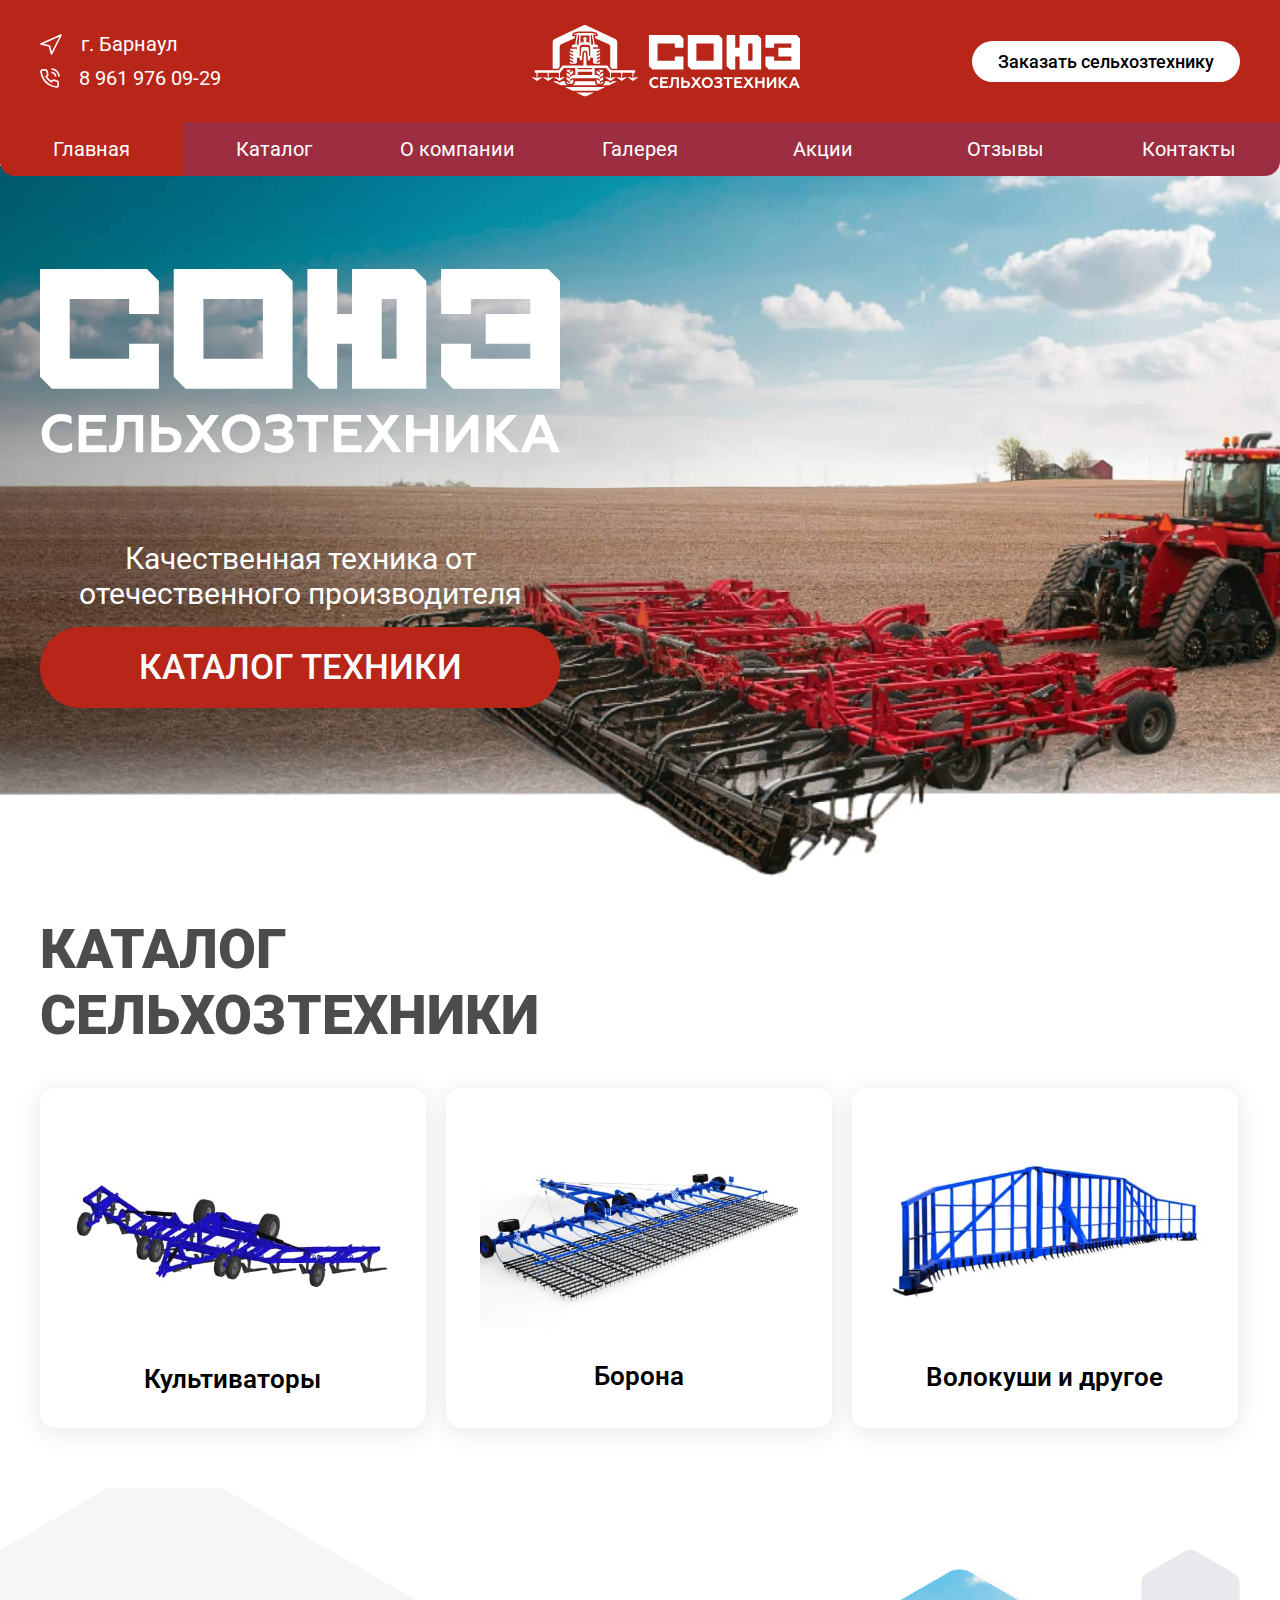
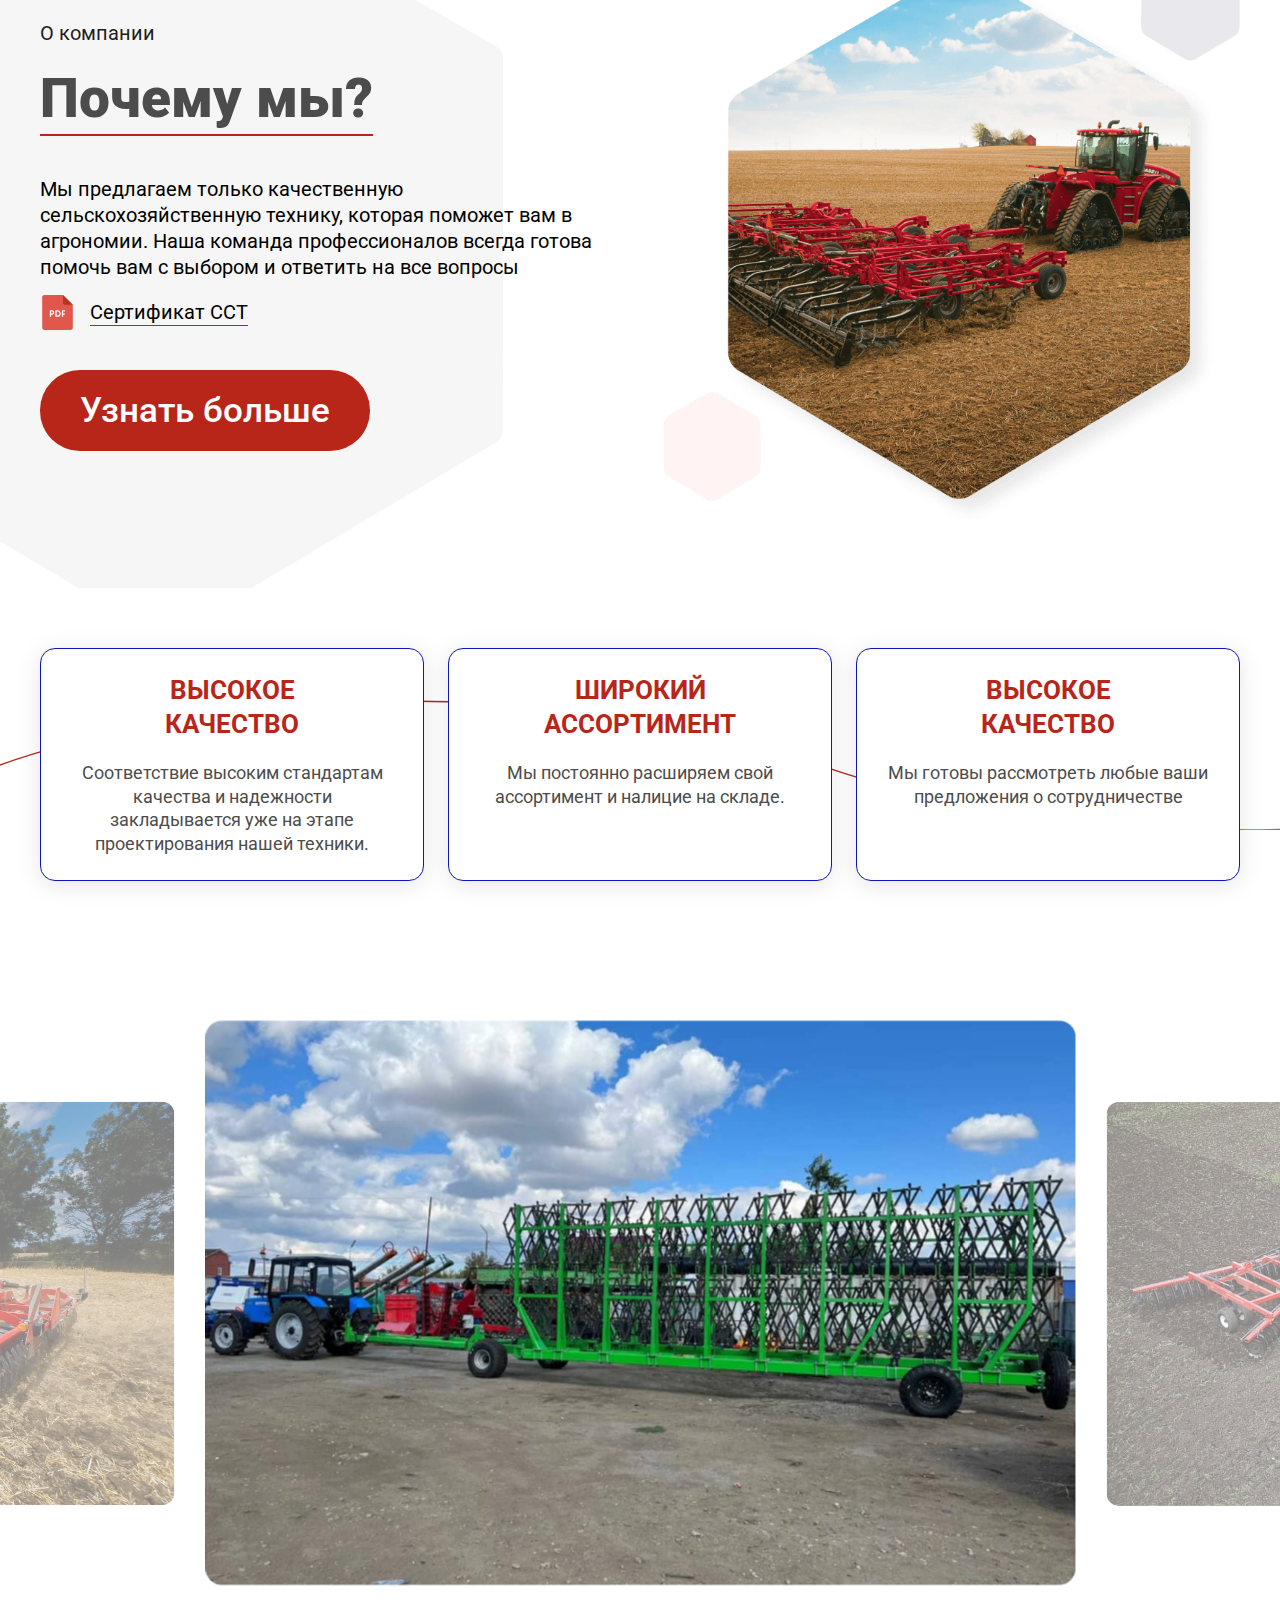
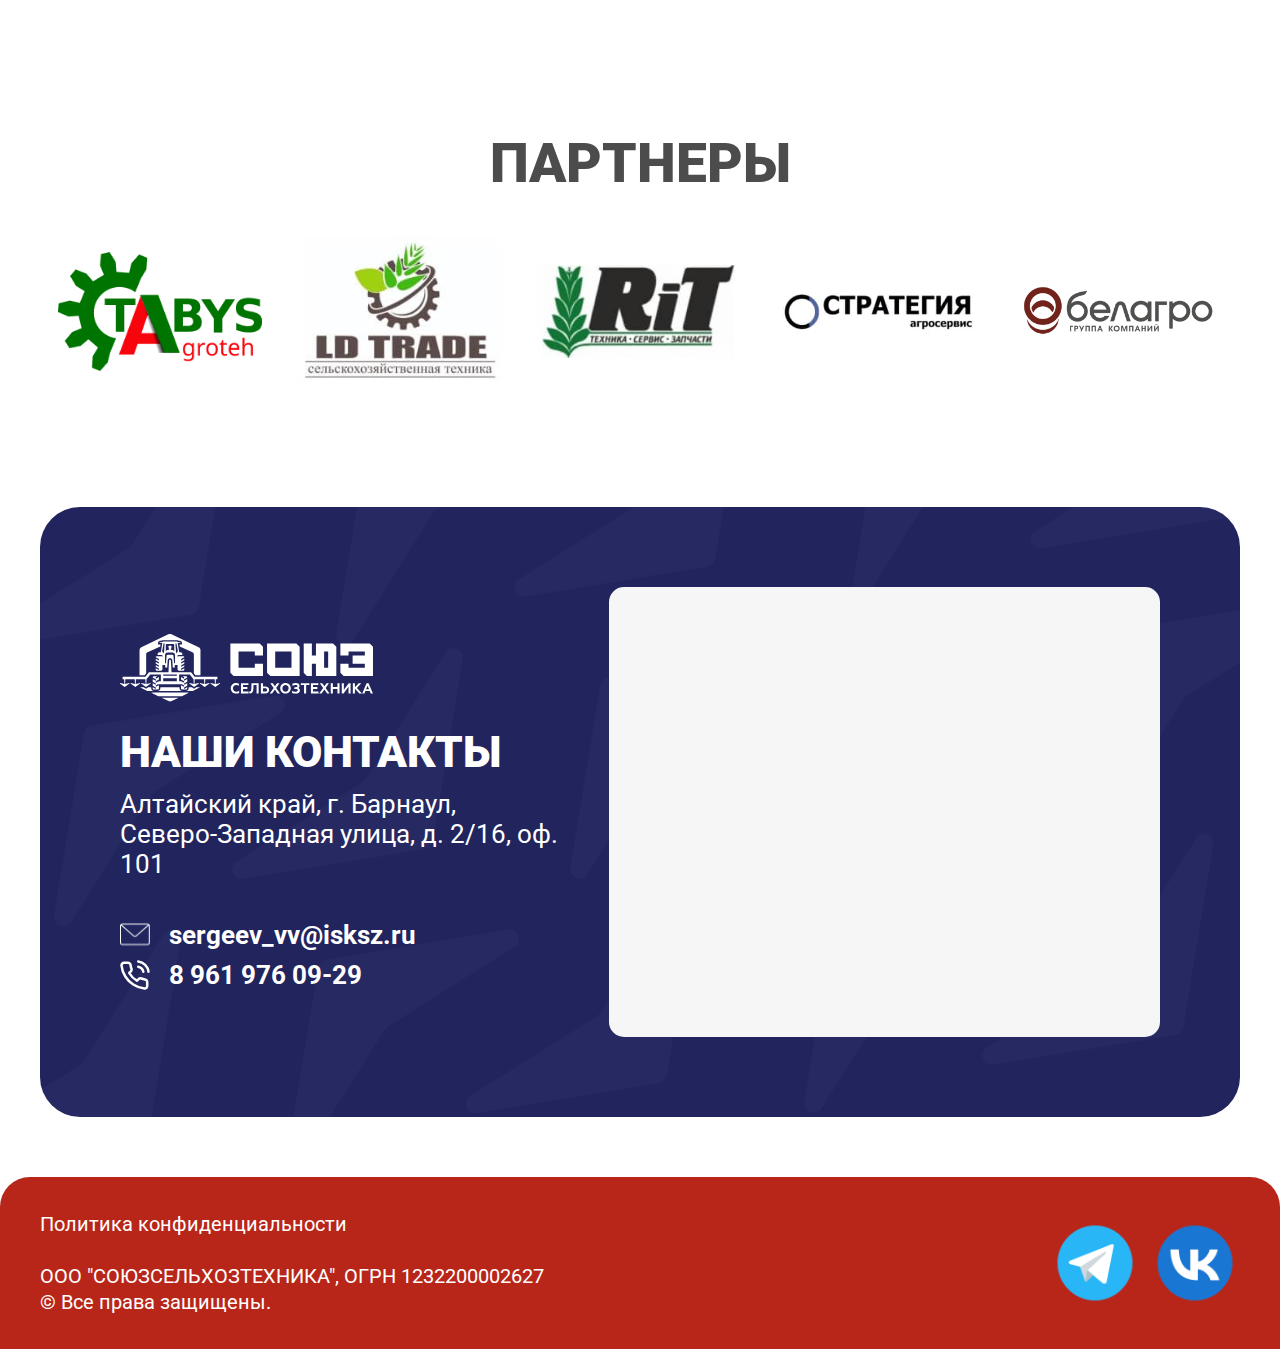
==== commit 5f53c9a0: "catalog" ====
--- a/index.html
+++ b/index.html
@@ -34,13 +34,13 @@
         </div>
         <ul class="header-nav fx-ac fx-jb">
             <li><a href="#" class="header-nav__link active">Главная</a></li>
-            <li><a href="#" class="header-nav__link">Каталог</a></li>
+            <li><a href="./catalog.html" class="header-nav__link">Каталог</a></li>
             <li><a href="#" class="header-nav__link">О компании</a></li>
             <li><a href="#" class="header-nav__link">Галерея</a></li>
             <li><a href="#" class="header-nav__link">Акции</a></li>
             <li><a href="#" class="header-nav__link">Отзывы</a></li>
             <li><a href="#" class="header-nav__link">Контакты</a></li>
-            <li class="mob-show"><a href="#" class="btn --white">Заказать сельхозтехнику</a></li>
+            <li class="mob-show"><button data-modal="modal" class="btn --white">Заказать сельхозтехнику</button></li>
             <li class="mob-show">
                 <span class="fx-ac header-cont__item">
                     <img src="img/phone.svg" alt="i">
@@ -77,15 +77,15 @@
         <div class="container">
             <h2>КАТАЛОГ <br> СЕЛЬХОЗТЕХНИКИ</h2>
             <div class="fx-w cat-wrap">
-                <a href="#" class="item">
+                <a href="./card.html" class="item">
                     <img src="img/it-1.jpg" alt="i" loading="lazy">
                     <h3>Культиваторы</h3>
                 </a>
-                <a href="#" class="item">
+                <a href="./card.html" class="item">
                     <img src="img/it-2.jpg" alt="i" loading="lazy">
                     <h3>Борона</h3>
                 </a>
-                <a href="#" class="item">
+                <a href="./card.html" class="item">
                     <img src="img/it-3.jpg" alt="i" loading="lazy">
                     <h3>Волокуши и другое</h3>
                 </a>
@@ -256,8 +256,8 @@
                 © Все права защищены.
             </p>
             <div class="soc fx-ac">
-                <a href="#"><img src="img/telegram.svg" alt="i" loading="lazy"></a>
-                <a href="#"><img src="img/VK.svg" alt="i" loading="lazy"></a>
+                <a href="#" target="_blank"><img src="img/telegram.svg" alt="i" loading="lazy"></a>
+                <a href="#" target="_blank"><img src="img/VK.svg" alt="i" loading="lazy"></a>
             </div>
         </div>
     </footer>
--- a/css/style.css
+++ b/css/style.css
@@ -1 +1 @@
-html{font-family:sans-serif;-ms-text-size-adjust:100%;-webkit-text-size-adjust:100%}body{margin:0}article,aside,details,figcaption,figure,footer,header,hgroup,main,nav,section,summary{display:block}audio,canvas,progress,video{display:inline-block;vertical-align:baseline}audio:not([controls]){display:none;height:0}[hidden],template{display:none}a{background:rgba(0,0,0,0)}a:active,a:hover{outline:0}abbr[title]{border-bottom:1px dotted}b,strong{font-weight:bold}dfn{font-style:italic}h1{font-size:2em;margin:.67em 0}mark{background:#ff0;color:#000}small{font-size:80%}sub,sup{font-size:75%;line-height:0;position:relative;vertical-align:baseline}sup{top:-0.5em}sub{bottom:-0.25em}img{border:0}svg:not(:root){overflow:hidden}figure{margin:1em 40px}hr{-moz-box-sizing:content-box;-webkit-box-sizing:content-box;box-sizing:content-box;height:0}pre{overflow:auto}code,kbd,pre,samp{font-family:monospace,monospace;font-size:1em}button,input,optgroup,select,textarea{color:inherit;font:inherit;margin:0}button{overflow:visible}button,select{text-transform:none}button,html input[type=button],input[type=reset],input[type=submit]{-webkit-appearance:button;cursor:pointer}button[disabled],html input[disabled]{cursor:default}button::-moz-focus-inner,input::-moz-focus-inner{border:0;padding:0}input{line-height:normal}input[type=checkbox],input[type=radio]{-webkit-box-sizing:border-box;-moz-box-sizing:border-box;box-sizing:border-box;padding:0}input[type=number]::-webkit-inner-spin-button,input[type=number]::-webkit-outer-spin-button{height:auto}input[type=search]{-webkit-appearance:textfield;-moz-box-sizing:content-box;-webkit-box-sizing:content-box;box-sizing:content-box}input[type=search]::-webkit-search-cancel-button,input[type=search]::-webkit-search-decoration{-webkit-appearance:none}legend{border:0;padding:0}textarea{overflow:auto}optgroup{font-weight:bold}table{border-collapse:collapse;border-spacing:0}td,th{padding:0}*{padding:0;margin:0;-webkit-box-sizing:border-box;-moz-box-sizing:border-box;box-sizing:border-box;border:none;outline:none}:root{--padd: 80px;--fz: 22px}html{scroll-behavior:smooth}body{min-height:100vh;color:#000;background-color:#fff;font-family:"Roboto",sans-serif}body.is_active{overflow:hidden}.container{width:100%;max-width:-webkit-calc(1600px + var(--padd) + var(--padd));max-width:-moz-calc(1600px + var(--padd) + var(--padd));max-width:calc(1600px + var(--padd) + var(--padd));margin-left:auto;margin-right:auto;padding:0 var(--padd)}img{max-width:100%}a,button{display:inline-block;text-decoration:none;-webkit-transition:all ease .2s;-o-transition:all ease .2s;-moz-transition:all ease .2s;transition:all ease .2s;background-color:rgba(0,0,0,0)}a:active,button:active{-webkit-transform:scale(0.98);-moz-transform:scale(0.98);-ms-transform:scale(0.98);-o-transform:scale(0.98);transform:scale(0.98)}a img,button img{display:block}strong{font-weight:600}section{padding:60px 0}h2,.h2{font-size:55px;line-height:120%;font-weight:900;color:#4c4c4c;margin:0 0 40px}mark{background-color:#b8261a;color:#000;display:inline-block;padding:2px 8px 4px}.btn{font-size:var(--fz);line-height:28px;line-height:100%;font-weight:500;text-align:center;color:#fff;display:inline-block;-webkit-border-radius:40px;-moz-border-radius:40px;border-radius:40px;background-color:#b8261a;padding:12px 32px 11px;position:relative;z-index:1;overflow:hidden;-webkit-transition:.3s ease all;-o-transition:.3s ease all;-moz-transition:.3s ease all;transition:.3s ease all}.btn:hover{background-color:rgba(184,38,26,.8)}.btn.--lg{font-size:35px;padding:23px 40px}.btn.--white{color:#000;background-color:#fff}.btn.--white:hover{background-color:rgba(255,255,255,.8)}@media screen and (max-width: 1500px){.btn{font-size:18px}}input{width:100%;display:block;height:50px;border:1px solid #c8c8c8;-webkit-border-radius:60px;-moz-border-radius:60px;border-radius:60px;padding:0 20px}input::-webkit-input-placeholder{color:#dadada}input:-moz-placeholder{color:#dadada}input::-moz-placeholder{color:#dadada}input:-ms-input-placeholder{color:#dadada}input::-ms-input-placeholder{color:#dadada}input::placeholder{color:#dadada}.fx,.fx-w,.fx-ac,.fx-as,.fx-col,.fx-jb,.fx-ae{display:-webkit-box;display:-webkit-flex;display:-moz-box;display:-ms-flexbox;display:flex}.fx-col{-webkit-box-orient:vertical;-webkit-box-direction:normal;-webkit-flex-direction:column;-moz-box-orient:vertical;-moz-box-direction:normal;-ms-flex-direction:column;flex-direction:column}.fx-w{-webkit-flex-wrap:wrap;-ms-flex-wrap:wrap;flex-wrap:wrap}.fx-as{-webkit-box-align:start;-webkit-align-items:flex-start;-moz-box-align:start;-ms-flex-align:start;align-items:flex-start}.fx-ac{-webkit-box-align:center;-webkit-align-items:center;-moz-box-align:center;-ms-flex-align:center;align-items:center}.fx-jc{-webkit-box-pack:center;-webkit-justify-content:center;-moz-box-pack:center;-ms-flex-pack:center;justify-content:center}.fx-jb{-webkit-box-pack:justify;-webkit-justify-content:space-between;-moz-box-pack:justify;-ms-flex-pack:justify;justify-content:space-between}.fx-ae{-webkit-box-align:end;-webkit-align-items:end;-moz-box-align:end;-ms-flex-align:end;align-items:end}.link{width:-webkit-fit-content;width:-moz-fit-content;width:fit-content;gap:15px;color:#000;margin-top:15px}.link img{max-width:35px}.link span{display:inline-block;border-bottom:1px solid #b8261a}@media screen and (max-width: 1000px){.mob-hide{display:none !important}}@media screen and (min-width: 1000px){.mob-show{display:none !important}}@media screen and (max-width: 1500px){:root{--padd: 40px;--fz: 20px}.btn{padding:12px 26px 11px}}@media screen and (max-width: 1000px){:root{--padd: 15px;--fz: 20px}h2,.h2{font-size:38px}}@media screen and (max-width: 720px){section{padding:25px 0}.btn{font-size:18px;padding:10px 20px}.btn.--lg{padding:10px 20px;font-size:17px}h2,.h2{font-size:24px;text-align:center;margin-bottom:25px}}.slick-slider{position:relative;display:block;-webkit-box-sizing:border-box;-moz-box-sizing:border-box;box-sizing:border-box;-webkit-touch-callout:none;-webkit-user-select:none;-moz-user-select:none;-ms-user-select:none;user-select:none;-ms-touch-action:pan-y;touch-action:pan-y;-webkit-tap-highlight-color:rgba(0,0,0,0)}.slick-list{position:relative;overflow:hidden;display:block;margin:0;padding:0}.slick-list:focus{outline:none}.slick-list.dragging{cursor:pointer;cursor:hand}.slick-slider{width:100%;position:relative;left:0}.slick-slider .slick-track,.slick-slider .slick-list{-webkit-transform:translate3d(0, 0, 0);-moz-transform:translate3d(0, 0, 0);-ms-transform:translate3d(0, 0, 0);-o-transform:translate3d(0, 0, 0);transform:translate3d(0, 0, 0)}.slick-track{position:relative;left:0;top:0;display:block;margin-left:auto;margin-right:auto}.slick-track:before,.slick-track:after{content:"";display:table}.slick-track:after{clear:both}.slick-loading .slick-track{visibility:hidden}.slick-slide{float:left;height:100%;margin:0;min-height:1px;-webkit-transition:all ease .3s;-o-transition:all ease .3s;-moz-transition:all ease .3s;transition:all ease .3s}.slick-slide img{display:block}.slick-slide.slick-loading img{display:none;display:none}.slick-slide.dragging img{pointer-events:none}.slick-initialized .slick-slide{display:block}.slick-loading .slick-slide{visibility:hidden}.slick-vertical .slick-slide{display:block;height:auto}.slick-arrow.slick-hidden{display:none}.slick-arrow{width:40px;height:40px;font-size:0;color:rgba(0,0,0,0);position:absolute;z-index:9999;top:40%;-webkit-transform:translateY(-50%) !important;-moz-transform:translateY(-50%) !important;-ms-transform:translateY(-50%) !important;-o-transform:translateY(-50%) !important;transform:translateY(-50%) !important;border:none;background-color:#eee;background-image:url("../img/slick_arrow.svg");background-repeat:no-repeat;background-position:center center;-webkit-background-size:50% auto;-moz-background-size:50% auto;-o-background-size:50% auto;background-size:50% auto;-webkit-border-radius:50px;-moz-border-radius:50px;border-radius:50px}.slick-arrow::before{display:none}.slick-prev{left:0;-webkit-transform:scaleX(-1) translateY(-50%) !important;-moz-transform:scaleX(-1) translateY(-50%) !important;-ms-transform:scaleX(-1) translateY(-50%) !important;-o-transform:scaleX(-1) translateY(-50%) !important;transform:scaleX(-1) translateY(-50%) !important}.slick-next{right:0}.slick-dots{display:-webkit-box;display:-webkit-flex;display:-moz-box;display:-ms-flexbox;display:flex;-webkit-box-align:center;-webkit-align-items:center;-moz-box-align:center;-ms-flex-align:center;align-items:center;-webkit-box-pack:center;-webkit-justify-content:center;-moz-box-pack:center;-ms-flex-pack:center;justify-content:center;list-style:none;padding-top:40px}.slick-dots li{padding:4px;font-size:0}.slick-dots button{width:10px;height:10px;-webkit-border-radius:50%;-moz-border-radius:50%;border-radius:50%;font-size:0;margin:0;background-color:rgba(0,0,0,.1)}.slick-dots .slick-active button{background-color:#000}.slick-disabled{cursor:no-drop;pointer-events:none;opacity:.5}@media screen and (max-width: 1100px){.slick-arrow{width:30px;height:30px}}.modal{position:fixed;top:0;left:0;height:100%;width:100%;z-index:9999999999;background-color:rgba(0,0,0,.6);padding:0;-webkit-box-sizing:border-box;-moz-box-sizing:border-box;box-sizing:border-box}.modal-content{width:94%;min-height:100px;max-height:98%;display:block;position:absolute;top:50%;left:50%;-webkit-transform:translate(-50%, -50%);-moz-transform:translate(-50%, -50%);-ms-transform:translate(-50%, -50%);-o-transform:translate(-50%, -50%);transform:translate(-50%, -50%);background-color:#fff;max-width:613px;overflow-y:scroll;color:#000;text-align:left;-webkit-border-radius:24px;-moz-border-radius:24px;border-radius:24px;-ms-overflow-style:none;scrollbar-width:none}.modal-content::-webkit-scrollbar{display:none;width:0;height:0}.modal .h2{font-size:32px;padding:30px;color:#fff;background-color:#b8261a;margin-bottom:20px}.modal p{font-size:18px;padding:0 30px;line-height:130%;margin:0 0 15px}.modal label{display:block;width:100%;margin-bottom:5px;color:#4c4c4c;opacity:.8}.modal .btn{width:49%}.modal .inp-wrap{display:block;width:49%}.modal .inp-wrap.checkbox label{position:relative;z-index:1;padding-left:34px}.modal .inp-wrap.checkbox label::before{content:"";display:block;width:20px;height:20px;border:1px solid #c8c8c8;position:absolute;top:2px;left:0;-webkit-border-radius:2px;-moz-border-radius:2px;border-radius:2px;background-repeat:no-repeat;background-position:center center;-webkit-background-size:contain;-moz-background-size:contain;-o-background-size:contain;background-size:contain}.modal .inp-wrap.checkbox input{display:none}.modal .inp-wrap.checkbox input:checked~label::before{background-image:url("../img/check.svg");border-color:#b8261a;background-color:#b8261a}.modal form{padding:0 30px 40px;gap:20px 0}.modal-close{position:absolute;top:18px;right:26px;font-weight:normal;font-size:50px;line-height:120%;color:#fff;z-index:999;width:36px}@media screen and (max-width: 720px){.modal-content{padding:30px 28px}.modal-content .h2{font-size:24px}.modal-content p{font-size:13px}}.header{width:100%;color:#fff;position:relative;z-index:9999}.header a{color:#fff}.header .logo{max-width:22vw}.header-top{background-color:#1a1db8;padding:25px var(--padd)}.header-nav{background-color:#3c219b;text-align:center;-webkit-border-radius:0 0 15px 15px;-moz-border-radius:0 0 15px 15px;border-radius:0 0 15px 15px;overflow:hidden;list-style:none}.header-nav li{width:14.28%}.header-nav__link{display:block;width:100%;padding:15px;font-size:var(--fz)}@media screen and (min-width: 1000px){.header-nav__link.active,.header-nav__link:hover{background-color:#2729c5}}.header-cont{display:block;width:377px}.header-cont img{-webkit-filter:brightness(10);filter:brightness(10)}.header-cont__item{gap:19px;font-size:var(--fz)}.header-cont a:hover{text-decoration:underline}.header-cont__item{margin-bottom:15px}.header-cont__item:last-child{margin-bottom:0}.header .btn__menu{display:none}@media screen and (max-width: 1500px){.header-cont{width:320px}.header-cont__item{margin-bottom:10px}}@media screen and (max-width: 1000px){.header-top{min-height:70px;padding:15px var(--padd)}.header-top .btn{display:none}.header .logo{max-width:147px}.header-cont{display:none}.header-cont__item{width:100%;font-size:18px;max-width:390px;text-align:left;margin:0 auto;padding:6px 0}.header-cont img{-webkit-filter:brightness(0);filter:brightness(0)}.header-cont a{color:#4c4c4c}.header .btn{margin:0 20px 0 auto}.header .btn__menu{z-index:9999;display:inline-block;position:relative;width:30px;height:30px;margin:0}.header .btn__menu span{position:absolute;top:50%;left:0;margin-top:-1px;display:block;width:100%;height:2px;-webkit-transition:all ease .3s;-o-transition:all ease .3s;-moz-transition:all ease .3s;transition:all ease .3s;background-color:#fff}.header .btn__menu span::after,.header .btn__menu span::before{content:"";display:block;width:100%;height:2px;background-color:#fff;position:absolute;top:10px;right:0;-webkit-transition:all ease .3s;-o-transition:all ease .3s;-moz-transition:all ease .3s;transition:all ease .3s}.header .btn__menu span::before{top:-10px;left:0}.header .btn__menu.is_active span{-webkit-transform:rotate(-45deg);-moz-transform:rotate(-45deg);-ms-transform:rotate(-45deg);-o-transform:rotate(-45deg);transform:rotate(-45deg)}.header .btn__menu.is_active span::before{background-color:rgba(0,0,0,0)}.header .btn__menu.is_active span::after{top:50%;-webkit-transform:rotate(-90deg);-moz-transform:rotate(-90deg);-ms-transform:rotate(-90deg);-o-transform:rotate(-90deg);transform:rotate(-90deg)}.header-nav{position:fixed;top:70px;left:0;z-index:999;width:100%;height:-webkit-calc(100% - 70px);height:-moz-calc(100% - 70px);height:calc(100% - 70px);background-color:#fff;display:block;padding:24px 20px;color:#4c4c4c;-webkit-transition:all ease .3s;-o-transition:all ease .3s;-moz-transition:all ease .3s;transition:all ease .3s;-webkit-transform:translateX(110%);-moz-transform:translateX(110%);-ms-transform:translateX(110%);-o-transform:translateX(110%);transform:translateX(110%);overflow-y:scroll}.header-nav::-webkit-scrollbar{display:none}.header-nav li{width:100%}.header-nav__link,.header-nav a{padding:10px;color:#4c4c4c;width:100%;font-size:20px}.header-nav .btn.--white{color:#fff;background-color:#b8261a;padding:15px 30px;margin:15px auto 20px}.header-nav.is_active{-webkit-transform:translateX(0);-moz-transform:translateX(0);-ms-transform:translateX(0);-o-transform:translateX(0);transform:translateX(0)}}.footer{color:#fff;-webkit-border-radius:30px 30px 0 0;-moz-border-radius:30px 30px 0 0;border-radius:30px 30px 0 0;background-color:#b8261a;padding:34px var(--padd);margin-top:auto}.footer__text{font-size:var(--fz);line-height:130%}.footer a{color:#fff}.footer a:hover{text-decoration:underline}.footer .soc{gap:10px}.footer .soc img{max-width:90px}@media screen and (max-width: 1500px){.footer img{max-width:90px}}@media screen and (max-width: 700px){.footer{padding:18px 20px;-webkit-border-radius:15px 15px 0 0;-moz-border-radius:15px 15px 0 0;border-radius:15px 15px 0 0}.footer__text{font-size:12px}.footer img{width:50px;height:50px}}.main{position:relative;z-index:1;padding:0 0 8vw;top:-10px}.main__head{margin:0 0 84px;width:100%}.main__bg{position:absolute;top:0;left:0;width:100%;height:100%;-o-object-fit:cover;object-fit:cover;-o-object-position:center bottom;object-position:center bottom;z-index:-111}.main .content{width:520px;max-width:70%}.main .container{padding:8vw var(--padd) 7.5vw}.main__text{font-size:30px;text-align:center;color:#fff;margin-bottom:16px}.main .btn{width:100%;max-width:520px}@media screen and (max-width: 720px){.main .container{padding:13vw var(--padd) 14.5vw}.main__head{margin-bottom:30px}.main__text{font-size:16px}}.cat{padding-top:0}.cat-wrap{gap:50px}.cat .item{text-align:center;width:-webkit-calc(33.33% - 34px);width:-moz-calc(33.33% - 34px);width:calc(33.33% - 34px);padding:34px;-webkit-border-radius:15px;-moz-border-radius:15px;border-radius:15px;-webkit-box-shadow:0px 3.97px 25px 0px rgba(0,0,0,.1);-moz-box-shadow:0px 3.97px 25px 0px rgba(0,0,0,.1);box-shadow:0px 3.97px 25px 0px rgba(0,0,0,.1);color:#000}.cat .item img{display:block;width:100%;margin:0 0 20px}.cat .item h3{font-weight:600;font-size:34px;margin:0}@media screen and (max-width: 1500px){.cat-wrap{gap:20px}.cat .item{width:-webkit-calc(33.33% - 14px);width:-moz-calc(33.33% - 14px);width:calc(33.33% - 14px)}.cat .item h3{font-size:26px}}@media screen and (max-width: 1000px){.cat-wrap{gap:20px}.cat .item{width:-webkit-calc(50% - 10px);width:-moz-calc(50% - 10px);width:calc(50% - 10px);padding:10px}.cat .item img{margin-bottom:12px}}@media screen and (max-width: 720px){.cat-wrap{gap:16px}.cat .item{width:-webkit-calc(50% - 8px);width:-moz-calc(50% - 8px);width:calc(50% - 8px);-webkit-border-radius:5px;-moz-border-radius:5px;border-radius:5px}.cat .item h3{font-size:16px}}.why{overflow:hidden}@media screen and (min-width: 1000px){.why .title{position:relative;z-index:1}.why .title::before{content:"";pointer-events:none;display:block;width:120%;height:180%;position:absolute;z-index:-11;top:52%;left:24%;-webkit-transform:translate(-50%, -50%);-moz-transform:translate(-50%, -50%);-ms-transform:translate(-50%, -50%);-o-transform:translate(-50%, -50%);transform:translate(-50%, -50%);background-repeat:no-repeat;background-position:center center;-webkit-background-size:contain;-moz-background-size:contain;-o-background-size:contain;background-size:contain;background-image:url("../img/vec-bg.svg")}}.why .descr{font-size:20px;color:#1e1e1e;margin:0 0 20px}.why h2{width:-webkit-fit-content;width:-moz-fit-content;width:fit-content;padding-bottom:3px;border-bottom:2px solid #b8261a}.why .text{font-size:26px;line-height:130%;margin:0 0 40px}.why .title,.why__img{width:48%}@media screen and (max-width: 1500px){.why .text{font-size:20px}}@media screen and (max-width: 1000px){.why h2,.why .descr{margin-left:auto;margin-right:auto;text-align:center}.why .text{text-align:center}.why__img{width:100%;display:block}.why .btn{display:block}.why .title{width:100%;max-width:600px;margin:0 auto}}@media screen and (max-width: 720px){.why .descr{font-size:14px;margin-bottom:8px}.why .text{font-size:16px;margin-bottom:20px}}.features{background-repeat:no-repeat;background-position:center center;-webkit-background-size:contain;-moz-background-size:contain;-o-background-size:contain;background-size:contain;background-image:url("../img/line.svg")}.features .item{border:1px solid #0f17bb;padding:40px;-webkit-border-radius:15px;-moz-border-radius:15px;border-radius:15px;width:30%;text-align:center;background-color:#fff;-webkit-box-shadow:0px 3.97px 25px 0px rgba(0,0,0,.1);-moz-box-shadow:0px 3.97px 25px 0px rgba(0,0,0,.1);box-shadow:0px 3.97px 25px 0px rgba(0,0,0,.1)}.features .item h3{font-size:36px;color:#b8261a;line-height:130%;margin-bottom:20px}.features .item p{font-size:22px;line-height:130%;color:#4c4c4c}@media screen and (max-width: 1500px){.features .item{padding:25px;width:32%}.features .item h3{font-size:26px}.features .item p{font-size:18px}}@media screen and (max-width: 1000px){.features .container{gap:30px 6%}.features .item{width:47%;margin:0 auto}}@media screen and (max-width: 720px){.features{background-image:url("../img/line-mob.svg");-webkit-background-size:cover;-moz-background-size:cover;-o-background-size:cover;background-size:cover}.features .container{gap:24px 6%}.features .item{width:100%}.features .item h3{margin-bottom:14px}.features .item h3 br{display:none}}.galery{text-align:center;overflow:hidden}.galery h2{margin-bottom:32px}.galery-slide{width:75vw;max-width:777px;padding:110px 0}@media screen and (max-width: 720px){.galery-slide{padding:60px 0}}@media screen and (max-width: 720px){.galery-slide{padding:40px 0}}.galery-slider{max-width:1920px;margin:0 auto}.galery-slider img{margin:0 auto;display:block;-webkit-border-radius:15px;-moz-border-radius:15px;border-radius:15px}.galery-slider .slick-slide{-webkit-transition:-webkit-transform .3;transition:-webkit-transform .3;-o-transition:-o-transform .3;-moz-transition:transform .3, -moz-transform .3;transition:transform .3;transition:transform .3, -webkit-transform .3, -moz-transform .3, -o-transform .3}.galery-slider .slick-track{display:-webkit-box !important;display:-webkit-flex !important;display:-moz-box !important;display:-ms-flexbox !important;display:flex !important;-webkit-box-align:center;-webkit-align-items:center;-moz-box-align:center;-ms-flex-align:center;align-items:center}.galery-slider .slick-slide,.galery-slider .slick-slide[aria-hidden=true]:not(.slick-cloned)~.slick-cloned[aria-hidden=true]{-webkit-transform:scale(0.8);-moz-transform:scale(0.8);-ms-transform:scale(0.8);-o-transform:scale(0.8);transform:scale(0.8);opacity:.5}.galery-slider .slick-center,.galery-slider .slick-slide[aria-hidden=true]:not([tabindex="-1"])+.slick-cloned[aria-hidden=true]{-webkit-transform:scale(1.12);-moz-transform:scale(1.12);-ms-transform:scale(1.12);-o-transform:scale(1.12);transform:scale(1.12);opacity:1}@media screen and (max-width: 720px){.galery-slider .slick-slide,.galery-slider .slick-slide[aria-hidden=true]:not(.slick-cloned)~.slick-cloned[aria-hidden=true]{-webkit-transform:scale(0.8);-moz-transform:scale(0.8);-ms-transform:scale(0.8);-o-transform:scale(0.8);transform:scale(0.8)}.galery-slider .slick-center,.galery-slider .slick-slide[aria-hidden=true]:not([tabindex="-1"])+.slick-cloned[aria-hidden=true]{-webkit-transform:scale(1.11);-moz-transform:scale(1.11);-ms-transform:scale(1.11);-o-transform:scale(1.11);transform:scale(1.11)}}.partners{text-align:center}.partners img{width:17%;display:block;max-height:170px;-o-object-position:center center;object-position:center center;-o-object-fit:contain;object-fit:contain;margin:0 auto}@media screen and (max-width: 1000px){.partners-wrap{overflow-x:scroll;gap:32px;width:100vw;position:relative;z-index:1;left:-webkit-calc(0px - var(--padd));left:-moz-calc(0px - var(--padd));left:calc(0px - var(--padd));padding:0 var(--padd)}.partners-wrap::-webkit-scrollbar{display:none}.partners img{width:32vw}}.contacts-box{padding:80px;-webkit-border-radius:40px;-moz-border-radius:40px;border-radius:40px;background-color:rgba(9,12,75,.9);color:#fff;background-repeat:no-repeat;background-position:center center;-webkit-background-size:cover;-moz-background-size:cover;-o-background-size:cover;background-size:cover;background-image:url("../img/patern.svg")}.contacts-box *{color:#fff}.contacts-box .logo{width:100%;max-width:54%;margin-bottom:20px}.contacts-box .title{width:45%}.contacts-box iframe{-webkit-border-radius:15px;-moz-border-radius:15px;border-radius:15px;background-color:#f6f6f6;width:53%;min-height:450px;margin-left:auto}.contacts-box .text{font-size:26px;margin-bottom:40px}.contacts-box .header-cont{display:block !important}.contacts-box .header-cont__item{font-weight:bold;font-size:26px}.contacts-box .header-cont__item img{width:30px}.contacts-box h2{font-size:44px;margin-bottom:10px}@media screen and (max-width: 1200px){.contacts-box{padding:30px}.contacts-box .logo{max-width:68%}}@media screen and (max-width: 1000px){.contacts-box .header-cont a{color:#fff}.contacts-box .header-cont img{-webkit-filter:brightness(10);filter:brightness(10)}}@media screen and (max-width: 900px){.contacts-box{display:block;padding:20px;-webkit-border-radius:15px;-moz-border-radius:15px;border-radius:15px}.contacts-box .title{width:100%}.contacts-box .logo{margin-bottom:10px}.contacts-box h2{font-size:34px;text-align:left}.contacts-box .text{font-size:18px;margin-bottom:10px}.contacts-box iframe{margin-top:20px;-webkit-border-radius:10px;-moz-border-radius:10px;border-radius:10px;width:100%;min-height:400px}.contacts-box .header-cont{width:100%}.contacts-box .header-cont__item{gap:11px;font-size:20px}.contacts-box .header-cont__item img{width:25px}}/*# sourceMappingURL=style.css.map */+html{font-family:sans-serif;-ms-text-size-adjust:100%;-webkit-text-size-adjust:100%}body{margin:0}article,aside,details,figcaption,figure,footer,header,hgroup,main,nav,section,summary{display:block}audio,canvas,progress,video{display:inline-block;vertical-align:baseline}audio:not([controls]){display:none;height:0}[hidden],template{display:none}a{background:rgba(0,0,0,0)}a:active,a:hover{outline:0}abbr[title]{border-bottom:1px dotted}b,strong{font-weight:bold}dfn{font-style:italic}h1{font-size:2em;margin:.67em 0}mark{background:#ff0;color:#000}small{font-size:80%}sub,sup{font-size:75%;line-height:0;position:relative;vertical-align:baseline}sup{top:-0.5em}sub{bottom:-0.25em}img{border:0}svg:not(:root){overflow:hidden}figure{margin:1em 40px}hr{-moz-box-sizing:content-box;-webkit-box-sizing:content-box;box-sizing:content-box;height:0}pre{overflow:auto}code,kbd,pre,samp{font-family:monospace,monospace;font-size:1em}button,input,optgroup,select,textarea{color:inherit;font:inherit;margin:0}button{overflow:visible}button,select{text-transform:none}button,html input[type=button],input[type=reset],input[type=submit]{-webkit-appearance:button;cursor:pointer}button[disabled],html input[disabled]{cursor:default}button::-moz-focus-inner,input::-moz-focus-inner{border:0;padding:0}input{line-height:normal}input[type=checkbox],input[type=radio]{-webkit-box-sizing:border-box;-moz-box-sizing:border-box;box-sizing:border-box;padding:0}input[type=number]::-webkit-inner-spin-button,input[type=number]::-webkit-outer-spin-button{height:auto}input[type=search]{-webkit-appearance:textfield;-moz-box-sizing:content-box;-webkit-box-sizing:content-box;box-sizing:content-box}input[type=search]::-webkit-search-cancel-button,input[type=search]::-webkit-search-decoration{-webkit-appearance:none}legend{border:0;padding:0}textarea{overflow:auto}optgroup{font-weight:bold}table{border-collapse:collapse;border-spacing:0}td,th{padding:0}*{padding:0;margin:0;-webkit-box-sizing:border-box;-moz-box-sizing:border-box;box-sizing:border-box;border:none;outline:none}:root{--padd: 80px;--fz: 22px}html{scroll-behavior:smooth}body{min-height:100vh;color:#000;background-color:#fff;font-family:"Roboto",sans-serif}body.is_active{overflow:hidden}.container{width:100%;max-width:-webkit-calc(1600px + var(--padd) + var(--padd));max-width:calc(1600px + var(--padd) + var(--padd));margin-left:auto;margin-right:auto;padding:0 var(--padd)}img{max-width:100%}a,button{display:inline-block;text-decoration:none;-webkit-transition:all ease .2s;-o-transition:all ease .2s;transition:all ease .2s;background-color:rgba(0,0,0,0)}a:active,button:active{-webkit-transform:scale(0.98);-ms-transform:scale(0.98);-o-transform:scale(0.98);transform:scale(0.98)}a img,button img{display:block}strong{font-weight:600}section{padding:60px 0}h2,.h2{font-size:55px;line-height:120%;font-weight:900;color:#4c4c4c;margin:0 0 40px}mark{background-color:#b8261a;color:#000;display:inline-block;padding:2px 8px 4px}.btn{font-size:var(--fz);line-height:28px;line-height:100%;font-weight:500;text-align:center;color:#fff;display:inline-block;-webkit-border-radius:40px;border-radius:40px;background-color:#b8261a;padding:12px 32px 11px;position:relative;z-index:1;overflow:hidden;-webkit-transition:.3s ease all;-o-transition:.3s ease all;transition:.3s ease all}.btn:hover{background-color:rgba(184,38,26,.8)}.btn.--lg{font-size:35px;padding:23px 40px}.btn.--white{color:#000;background-color:#fff}.btn.--white:hover{background-color:rgba(255,255,255,.8)}@media screen and (max-width: 1500px){.btn{font-size:18px}}input{width:100%;display:block;height:50px;border:1px solid #c8c8c8;-webkit-border-radius:60px;border-radius:60px;padding:0 20px}input::-webkit-input-placeholder{color:#dadada}input::-moz-placeholder{color:#dadada}input:-ms-input-placeholder{color:#dadada}input::-ms-input-placeholder{color:#dadada}input::placeholder{color:#dadada}.fx,.fx-w,.fx-ac,.fx-as,.fx-col,.fx-jb,.fx-ae{display:-webkit-box;display:-webkit-flex;display:-moz-box;display:-ms-flexbox;display:flex}.fx-col{-webkit-box-orient:vertical;-webkit-box-direction:normal;-webkit-flex-direction:column;-moz-box-orient:vertical;-moz-box-direction:normal;-ms-flex-direction:column;flex-direction:column}.fx-w{-webkit-flex-wrap:wrap;-ms-flex-wrap:wrap;flex-wrap:wrap}.fx-as{-webkit-box-align:start;-webkit-align-items:flex-start;-moz-box-align:start;-ms-flex-align:start;align-items:flex-start}.fx-ac{-webkit-box-align:center;-webkit-align-items:center;-moz-box-align:center;-ms-flex-align:center;align-items:center}.fx-jc{-webkit-box-pack:center;-webkit-justify-content:center;-moz-box-pack:center;-ms-flex-pack:center;justify-content:center}.fx-jb{-webkit-box-pack:justify;-webkit-justify-content:space-between;-moz-box-pack:justify;-ms-flex-pack:justify;justify-content:space-between}.fx-ae{-webkit-box-align:end;-webkit-align-items:end;-moz-box-align:end;-ms-flex-align:end;align-items:end}.link{width:-webkit-fit-content;width:-moz-fit-content;width:fit-content;gap:15px;color:#000;margin-top:15px}.link img{max-width:35px}.link span{display:inline-block;border-bottom:1px solid #b8261a}@media screen and (max-width: 1000px){.mob-hide{display:none !important}}@media screen and (min-width: 1000px){.mob-show{display:none !important}}@media screen and (max-width: 1500px){:root{--padd: 40px;--fz: 20px}.btn{padding:12px 26px 11px}}@media screen and (max-width: 1000px){:root{--padd: 15px;--fz: 20px}h2,.h2{font-size:38px}}@media screen and (max-width: 720px){section{padding:25px 0}.btn{font-size:18px;padding:10px 20px}.btn.--lg{padding:10px 20px;font-size:17px}h2,.h2{font-size:24px;text-align:center;margin-bottom:25px}}.slick-slider{position:relative;display:block;-webkit-box-sizing:border-box;-moz-box-sizing:border-box;box-sizing:border-box;-webkit-touch-callout:none;-webkit-user-select:none;-moz-user-select:none;-ms-user-select:none;user-select:none;-ms-touch-action:pan-y;touch-action:pan-y;-webkit-tap-highlight-color:rgba(0,0,0,0)}.slick-list{position:relative;overflow:hidden;display:block;margin:0;padding:0}.slick-list:focus{outline:none}.slick-list.dragging{cursor:pointer;cursor:hand}.slick-slider{width:100%;position:relative;left:0}.slick-slider .slick-track,.slick-slider .slick-list{-webkit-transform:translate3d(0, 0, 0);-ms-transform:translate3d(0, 0, 0);-o-transform:translate3d(0, 0, 0);transform:translate3d(0, 0, 0)}.slick-track{position:relative;left:0;top:0;display:block;margin-left:auto;margin-right:auto}.slick-track:before,.slick-track:after{content:"";display:table}.slick-track:after{clear:both}.slick-loading .slick-track{visibility:hidden}.slick-slide{float:left;height:100%;margin:0;min-height:1px;-webkit-transition:all ease .3s;-o-transition:all ease .3s;transition:all ease .3s}.slick-slide img{display:block}.slick-slide.slick-loading img{display:none;display:none}.slick-slide.dragging img{pointer-events:none}.slick-initialized .slick-slide{display:block}.slick-loading .slick-slide{visibility:hidden}.slick-vertical .slick-slide{display:block;height:auto}.slick-arrow.slick-hidden{display:none}.slick-arrow{width:40px;height:40px;font-size:0;color:rgba(0,0,0,0);position:absolute;z-index:9999;top:40%;-webkit-transform:translateY(-50%) !important;-ms-transform:translateY(-50%) !important;-o-transform:translateY(-50%) !important;transform:translateY(-50%) !important;border:none;background-color:#eee;background-image:url("../img/slick_arrow.svg");background-repeat:no-repeat;background-position:center center;-webkit-background-size:50% auto;-o-background-size:50% auto;background-size:50% auto;-webkit-border-radius:50px;border-radius:50px}.slick-arrow::before{display:none}.slick-prev{left:0;-webkit-transform:scaleX(-1) translateY(-50%) !important;-ms-transform:scaleX(-1) translateY(-50%) !important;-o-transform:scaleX(-1) translateY(-50%) !important;transform:scaleX(-1) translateY(-50%) !important}.slick-next{right:0}.slick-dots{display:-webkit-box;display:-webkit-flex;display:-moz-box;display:-ms-flexbox;display:flex;-webkit-box-align:center;-webkit-align-items:center;-moz-box-align:center;-ms-flex-align:center;align-items:center;-webkit-box-pack:center;-webkit-justify-content:center;-moz-box-pack:center;-ms-flex-pack:center;justify-content:center;list-style:none;padding-top:40px}.slick-dots li{padding:4px;font-size:0}.slick-dots button{width:10px;height:10px;-webkit-border-radius:50%;border-radius:50%;font-size:0;margin:0;background-color:rgba(0,0,0,.1)}.slick-dots .slick-active button{background-color:#000}.slick-disabled{cursor:no-drop;pointer-events:none;opacity:.5}@media screen and (max-width: 1100px){.slick-arrow{width:30px;height:30px}}.modal{display:none;position:fixed;top:0;left:0;height:100%;width:100%;z-index:9999999999;background-color:rgba(0,0,0,.6);padding:0;-webkit-box-sizing:border-box;-moz-box-sizing:border-box;box-sizing:border-box}.modal-content{width:94%;min-height:100px;max-height:98%;display:block;position:absolute;top:50%;left:50%;-webkit-transform:translate(-50%, -50%);-ms-transform:translate(-50%, -50%);-o-transform:translate(-50%, -50%);transform:translate(-50%, -50%);background-color:#fff;max-width:613px;overflow-y:scroll;color:#000;text-align:left;-webkit-border-radius:24px;border-radius:24px;-ms-overflow-style:none;scrollbar-width:none}.modal-content::-webkit-scrollbar{display:none;width:0;height:0}.modal .h2{font-size:32px;padding:30px 40px 25px;color:#fff;background-color:#b8261a;text-align:left;margin-bottom:30px}.modal p{font-size:18px;padding:0 40px;line-height:130%;margin:0 0 15px}.modal label{display:block;width:100%;margin-bottom:5px;color:#4c4c4c;opacity:.8}.modal .btn{width:49%}.modal .inp-wrap{display:block;width:49%}.modal .inp-wrap.checkbox label{position:relative;z-index:1;padding-left:34px}.modal .inp-wrap.checkbox label::before{content:"";display:block;width:20px;height:20px;border:1px solid #c8c8c8;position:absolute;top:2px;left:0;-webkit-border-radius:2px;border-radius:2px;background-repeat:no-repeat;background-position:center center;-webkit-background-size:contain;-o-background-size:contain;background-size:contain}.modal .inp-wrap.checkbox input{display:none}.modal .inp-wrap.checkbox input:checked~label::before{background-image:url("../img/check.svg");border-color:#b8261a;background-color:#b8261a}.modal form{padding:0 40px 50px;gap:20px 0}.modal-close{position:absolute;top:15px;right:26px;font-weight:300;font-size:50px;line-height:120%;color:#fff;z-index:999;width:36px}@media screen and (max-width: 720px){.modal-close{top:10px;right:20px;font-size:40px}.modal label{font-size:14px;margin-bottom:2px}.modal .h2{padding:25px 30px 20px;font-size:24px;margin-bottom:20px}.modal p{font-size:16px;padding:0 30px}.modal form{display:block;padding:0 30px 35px}.modal .inp-wrap{margin-bottom:15px}.modal .btn{min-height:50px}.modal .btn,.modal .inp-wrap{width:100%}}.header{width:100%;color:#fff;position:relative;z-index:9999}.header a{color:#fff}.header .logo{max-width:21vw}.header-top{background-color:#b8261a;padding:25px var(--padd)}.header-nav{background-color:#9d2e42;text-align:center;-webkit-border-radius:0 0 15px 15px;border-radius:0 0 15px 15px;overflow:hidden;list-style:none}.header-nav li{width:14.28%}.header-nav__link{display:block;width:100%;padding:15px;font-size:var(--fz)}@media screen and (min-width: 1000px){.header-nav__link.active,.header-nav__link:hover{background-color:#b8261a}}.header-cont{display:block;width:317px}.header-cont img{-webkit-filter:brightness(10);filter:brightness(10)}.header-cont__item{gap:19px;font-size:var(--fz)}.header-cont a:hover{text-decoration:underline}.header-cont__item{margin-bottom:15px}.header-cont__item:last-child{margin-bottom:0}.header .btn__menu{display:none}@media screen and (max-width: 1500px){.header-cont{width:320px}.header-cont__item{margin-bottom:10px}}@media screen and (max-width: 1000px){.header-top{min-height:70px;padding:15px var(--padd)}.header-top .btn{display:none}.header .logo{max-width:147px}.header-cont{display:none}.header-cont__item{width:100%;font-size:18px;max-width:390px;text-align:left;margin:0 auto;padding:6px 0}.header-cont img{-webkit-filter:brightness(0);filter:brightness(0)}.header-cont a{color:#4c4c4c}.header .btn{margin:0 20px 0 auto}.header .btn__menu{z-index:9999;display:inline-block;position:relative;width:30px;height:30px;margin:0}.header .btn__menu span{position:absolute;top:50%;left:0;margin-top:-1px;display:block;width:100%;height:2px;-webkit-transition:all ease .3s;-o-transition:all ease .3s;transition:all ease .3s;background-color:#fff}.header .btn__menu span::after,.header .btn__menu span::before{content:"";display:block;width:100%;height:2px;background-color:#fff;position:absolute;top:10px;right:0;-webkit-transition:all ease .3s;-o-transition:all ease .3s;transition:all ease .3s}.header .btn__menu span::before{top:-10px;left:0}.header .btn__menu.is_active span{-webkit-transform:rotate(-45deg);-ms-transform:rotate(-45deg);-o-transform:rotate(-45deg);transform:rotate(-45deg)}.header .btn__menu.is_active span::before{background-color:rgba(0,0,0,0)}.header .btn__menu.is_active span::after{top:50%;-webkit-transform:rotate(-90deg);-ms-transform:rotate(-90deg);-o-transform:rotate(-90deg);transform:rotate(-90deg)}.header-nav{position:fixed;top:70px;left:0;z-index:999;width:100%;height:-webkit-calc(100% - 70px);height:calc(100% - 70px);background-color:#fff;display:block;padding:24px 20px;color:#4c4c4c;-webkit-transition:all ease .3s;-o-transition:all ease .3s;transition:all ease .3s;-webkit-transform:translateX(110%);-ms-transform:translateX(110%);-o-transform:translateX(110%);transform:translateX(110%);overflow-y:scroll}.header-nav::-webkit-scrollbar{display:none}.header-nav li{width:100%}.header-nav__link,.header-nav a{padding:10px;color:#4c4c4c;width:100%;font-size:20px}.header-nav .btn.--white{color:#fff;background-color:#b8261a;padding:15px 30px;margin:15px auto 20px}.header-nav.is_active{-webkit-transform:translateX(0);-ms-transform:translateX(0);-o-transform:translateX(0);transform:translateX(0)}}.footer{color:#fff;-webkit-border-radius:30px 30px 0 0;border-radius:30px 30px 0 0;background-color:#b8261a;padding:34px var(--padd);margin-top:auto}.footer__text{font-size:var(--fz);line-height:130%}.footer a{color:#fff}.footer a:hover{text-decoration:underline}.footer .soc{gap:10px}.footer .soc img{max-width:90px}@media screen and (max-width: 1500px){.footer img{max-width:90px}}@media screen and (max-width: 700px){.footer{padding:18px 20px;-webkit-border-radius:15px 15px 0 0;border-radius:15px 15px 0 0}.footer__text{font-size:12px}.footer img{width:50px;height:50px}}.main{position:relative;z-index:1;padding:0 0 8vw;top:-10px}.main__head{margin:0 0 84px;width:100%}.main__bg{position:absolute;top:0;left:0;width:100%;height:100%;-o-object-fit:cover;object-fit:cover;-o-object-position:center bottom;object-position:center bottom;z-index:-111}.main .content{width:520px;max-width:70%}.main .container{padding:8vw var(--padd) 7.5vw}.main__text{font-size:30px;text-align:center;color:#fff;margin-bottom:16px}.main .btn{width:100%;max-width:520px}@media screen and (max-width: 720px){.main .container{padding:13vw var(--padd) 14.5vw}.main__head{margin-bottom:30px}.main__text{font-size:16px}}.cat{padding-top:0}.cat-wrap{gap:50px}.cat .item{text-align:center;width:-webkit-calc(33.33% - 34px);width:calc(33.33% - 34px);padding:34px;-webkit-border-radius:15px;border-radius:15px;-webkit-box-shadow:0px 3.97px 25px 0px rgba(0,0,0,.1);box-shadow:0px 3.97px 25px 0px rgba(0,0,0,.1);color:#000}.cat .item img{display:block;width:100%;margin:0 0 20px}.cat .item h3{font-weight:600;font-size:34px;margin:0}.cat--main{padding:78px 0}.cat--main .h2{text-align:center}.cat--main .cat-wrap{padding-bottom:60px}.cat--main .cat-wrap:last-of-type{padding-bottom:0}.cat .subheading{font-size:30px;margin:0 0 30px;color:#4c4c4c}@media screen and (max-width: 1500px){.cat-wrap{gap:20px}.cat .item{width:-webkit-calc(33.33% - 14px);width:calc(33.33% - 14px)}.cat .item h3{font-size:26px}}@media screen and (max-width: 1000px){.cat-wrap{gap:20px}.cat .item{width:-webkit-calc(50% - 10px);width:calc(50% - 10px);padding:10px 10px 30px}.cat .item img{margin-bottom:12px}}@media screen and (max-width: 720px){.cat .subheading{text-align:left;font-size:20px;margin-bottom:15px}.cat-wrap{gap:15px 10px}.cat .item{width:-webkit-calc(50% - 5px);width:calc(50% - 5px);-webkit-border-radius:8px;border-radius:8px;padding:10px 10px 15px}.cat .item h3{font-size:14px}.cat--main{padding:38px 0 60px}.cat--main .cat-wrap{padding-bottom:40px}}.why{overflow:hidden}@media screen and (min-width: 1000px){.why .title{position:relative;z-index:1}.why .title::before{content:"";pointer-events:none;display:block;width:120%;height:180%;position:absolute;z-index:-11;top:52%;left:24%;-webkit-transform:translate(-50%, -50%);-ms-transform:translate(-50%, -50%);-o-transform:translate(-50%, -50%);transform:translate(-50%, -50%);background-repeat:no-repeat;background-position:center center;-webkit-background-size:contain;-o-background-size:contain;background-size:contain;background-image:url("../img/vec-bg.svg")}}.why .descr{font-size:20px;color:#1e1e1e;margin:0 0 20px}.why h2{width:-webkit-fit-content;width:-moz-fit-content;width:fit-content;padding-bottom:3px;border-bottom:2px solid #b8261a}.why .text{font-size:26px;line-height:130%;margin:0 0 40px}.why .title,.why__img{width:48%}@media screen and (max-width: 1500px){.why .text{font-size:20px}}@media screen and (max-width: 1000px){.why h2,.why .descr{margin-left:auto;margin-right:auto;text-align:center}.why .text{text-align:center}.why__img{width:100%;display:block}.why .btn{display:block}.why .title{width:100%;max-width:600px;margin:0 auto}}@media screen and (max-width: 720px){.why .descr{font-size:14px;margin-bottom:8px}.why .text{font-size:16px;margin-bottom:20px}}.features{background-repeat:no-repeat;background-position:center center;-webkit-background-size:contain;-o-background-size:contain;background-size:contain;background-image:url("../img/line.svg")}.features .item{border:1px solid #0f17bb;padding:40px;-webkit-border-radius:15px;border-radius:15px;width:30%;text-align:center;background-color:#fff;-webkit-box-shadow:0px 3.97px 25px 0px rgba(0,0,0,.1);box-shadow:0px 3.97px 25px 0px rgba(0,0,0,.1)}.features .item h3{font-size:36px;color:#b8261a;line-height:130%;margin-bottom:20px}.features .item p{font-size:22px;line-height:130%;color:#4c4c4c}@media screen and (max-width: 1500px){.features .item{padding:25px;width:32%}.features .item h3{font-size:26px}.features .item p{font-size:18px}}@media screen and (max-width: 1000px){.features .container{gap:30px 6%}.features .item{width:47%;margin:0 auto}}@media screen and (max-width: 720px){.features{background-image:url("../img/line-mob.svg");-webkit-background-size:cover;-o-background-size:cover;background-size:cover}.features .container{gap:24px 6%}.features .item{width:100%}.features .item h3{margin-bottom:14px}.features .item h3 br{display:none}}.galery{text-align:center;overflow:hidden}.galery h2{margin-bottom:32px}.galery-slide{width:75vw;max-width:777px;padding:110px 0}@media screen and (max-width: 720px){.galery-slide{padding:60px 0}}@media screen and (max-width: 720px){.galery-slide{padding:40px 0}}.galery-slider{max-width:1920px;margin:0 auto}.galery-slider img{margin:0 auto;display:block;-webkit-border-radius:15px;border-radius:15px}.galery-slider .slick-slide{-webkit-transition:-webkit-transform .3;transition:-webkit-transform .3;-o-transition:-o-transform .3;transition:transform .3;transition:transform .3, -webkit-transform .3, -o-transform .3}.galery-slider .slick-track{display:-webkit-box !important;display:-webkit-flex !important;display:-moz-box !important;display:-ms-flexbox !important;display:flex !important;-webkit-box-align:center;-webkit-align-items:center;-moz-box-align:center;-ms-flex-align:center;align-items:center}.galery-slider .slick-slide,.galery-slider .slick-slide[aria-hidden=true]:not(.slick-cloned)~.slick-cloned[aria-hidden=true]{-webkit-transform:scale(0.8);-ms-transform:scale(0.8);-o-transform:scale(0.8);transform:scale(0.8);opacity:.5}.galery-slider .slick-center,.galery-slider .slick-slide[aria-hidden=true]:not([tabindex="-1"])+.slick-cloned[aria-hidden=true]{-webkit-transform:scale(1.12);-ms-transform:scale(1.12);-o-transform:scale(1.12);transform:scale(1.12);opacity:1}@media screen and (max-width: 720px){.galery-slider .slick-slide,.galery-slider .slick-slide[aria-hidden=true]:not(.slick-cloned)~.slick-cloned[aria-hidden=true]{-webkit-transform:scale(0.8);-ms-transform:scale(0.8);-o-transform:scale(0.8);transform:scale(0.8)}.galery-slider .slick-center,.galery-slider .slick-slide[aria-hidden=true]:not([tabindex="-1"])+.slick-cloned[aria-hidden=true]{-webkit-transform:scale(1.11);-ms-transform:scale(1.11);-o-transform:scale(1.11);transform:scale(1.11)}}.partners{text-align:center}.partners img{width:17%;display:block;max-height:170px;-o-object-position:center center;object-position:center center;-o-object-fit:contain;object-fit:contain;margin:0 auto}@media screen and (max-width: 1000px){.partners-wrap{overflow-x:scroll;gap:32px;width:100vw;position:relative;z-index:1;left:-webkit-calc(0px - var(--padd));left:calc(0px - var(--padd));padding:0 var(--padd)}.partners-wrap::-webkit-scrollbar{display:none}.partners img{width:32vw}}.contacts-box{padding:80px;-webkit-border-radius:40px;border-radius:40px;background-color:rgba(9,12,75,.9);color:#fff;background-repeat:no-repeat;background-position:center center;-webkit-background-size:cover;-o-background-size:cover;background-size:cover;background-image:url("../img/patern.svg")}.contacts-box *{color:#fff}.contacts-box .logo{width:100%;max-width:54%;margin-bottom:20px}.contacts-box .title{width:45%}.contacts-box iframe{-webkit-border-radius:15px;border-radius:15px;background-color:#f6f6f6;width:53%;min-height:450px;margin-left:auto}.contacts-box .text{font-size:26px;margin-bottom:40px}.contacts-box .header-cont{display:block !important}.contacts-box .header-cont__item{font-weight:bold;font-size:26px}.contacts-box .header-cont__item img{width:30px}.contacts-box h2{font-size:44px;margin-bottom:10px}@media screen and (max-width: 1200px){.contacts-box{padding:30px}.contacts-box .logo{max-width:68%}}@media screen and (max-width: 1000px){.contacts-box .header-cont a{color:#fff}.contacts-box .header-cont img{-webkit-filter:brightness(10);filter:brightness(10)}}@media screen and (max-width: 900px){.contacts-box{display:block;padding:20px;-webkit-border-radius:15px;border-radius:15px}.contacts-box .title{width:100%}.contacts-box .logo{margin-bottom:10px}.contacts-box h2{font-size:26px;text-align:left}.contacts-box .text{font-size:18px;margin-bottom:10px}.contacts-box iframe{margin-top:20px;-webkit-border-radius:10px;border-radius:10px;width:100%;min-height:400px}.contacts-box .header-cont{width:100%}.contacts-box .header-cont__item{gap:11px;font-size:20px}.contacts-box .header-cont__item img{width:25px}}.card{padding:60px 0}.card .h2{text-align:center}.card-wrap{gap:50px}.card-img{width:-webkit-calc(56% - 25px);width:calc(56% - 25px);-webkit-border-radius:15px;border-radius:15px;overflow:hidden;-webkit-box-shadow:0px 3.97px 25px 0px rgba(0,0,0,.1);box-shadow:0px 3.97px 25px 0px rgba(0,0,0,.1);padding:30px}.card-img img{display:block;width:100%}.card-title{width:-webkit-calc(46% - 25px);width:calc(46% - 25px)}.card-title p{font-size:24px;line-height:130%;margin:0 0 30px}.card-title ul{list-style:none;margin:0 0 30px}.card-title ul li{font-size:24px;line-height:130%;margin-bottom:4px}.card-title ul li:last-child{margin:0}.card-price{text-align:center;padding:30px;-webkit-border-radius:15px;border-radius:15px;-webkit-box-shadow:0px 3.97px 25px 0px rgba(0,0,0,.1);box-shadow:0px 3.97px 25px 0px rgba(0,0,0,.1)}.card-price .h2{font-size:30px;text-decoration:underline;margin:0 0 20px}/*# sourceMappingURL=style.css.map */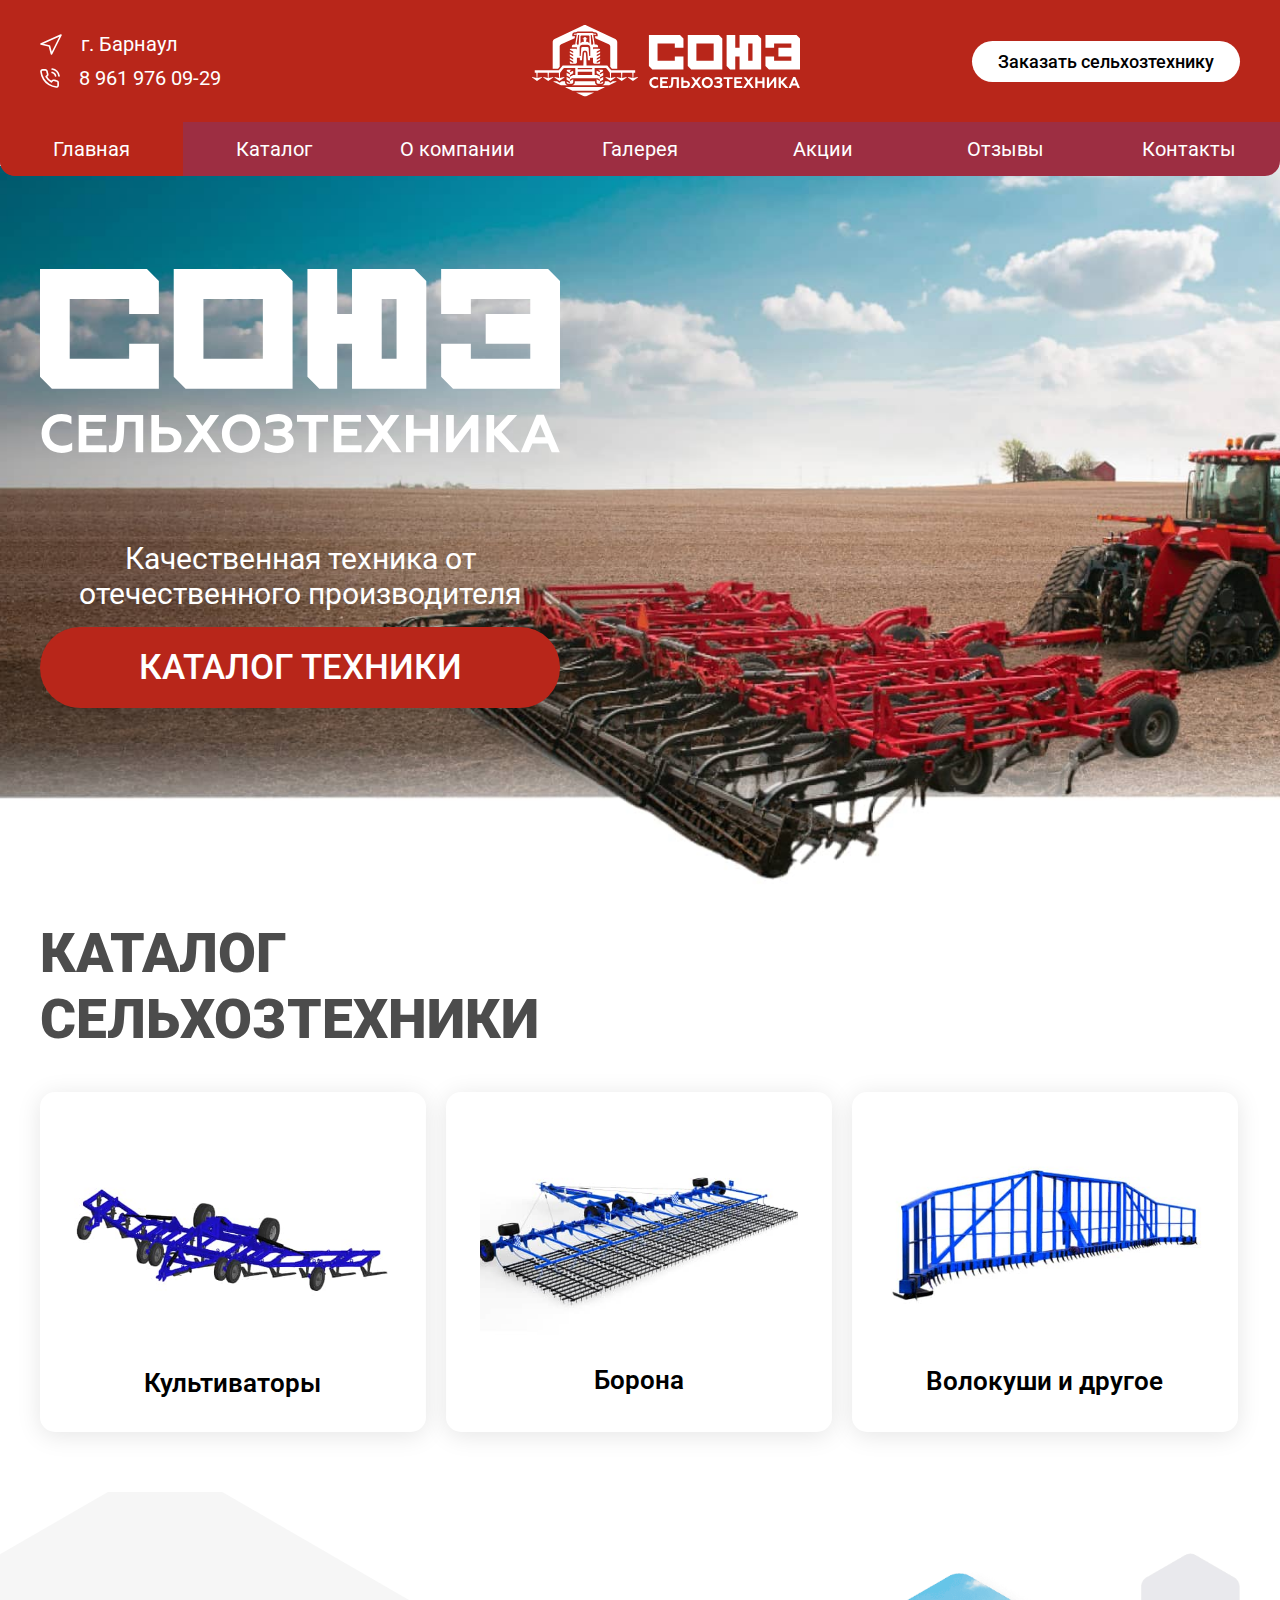
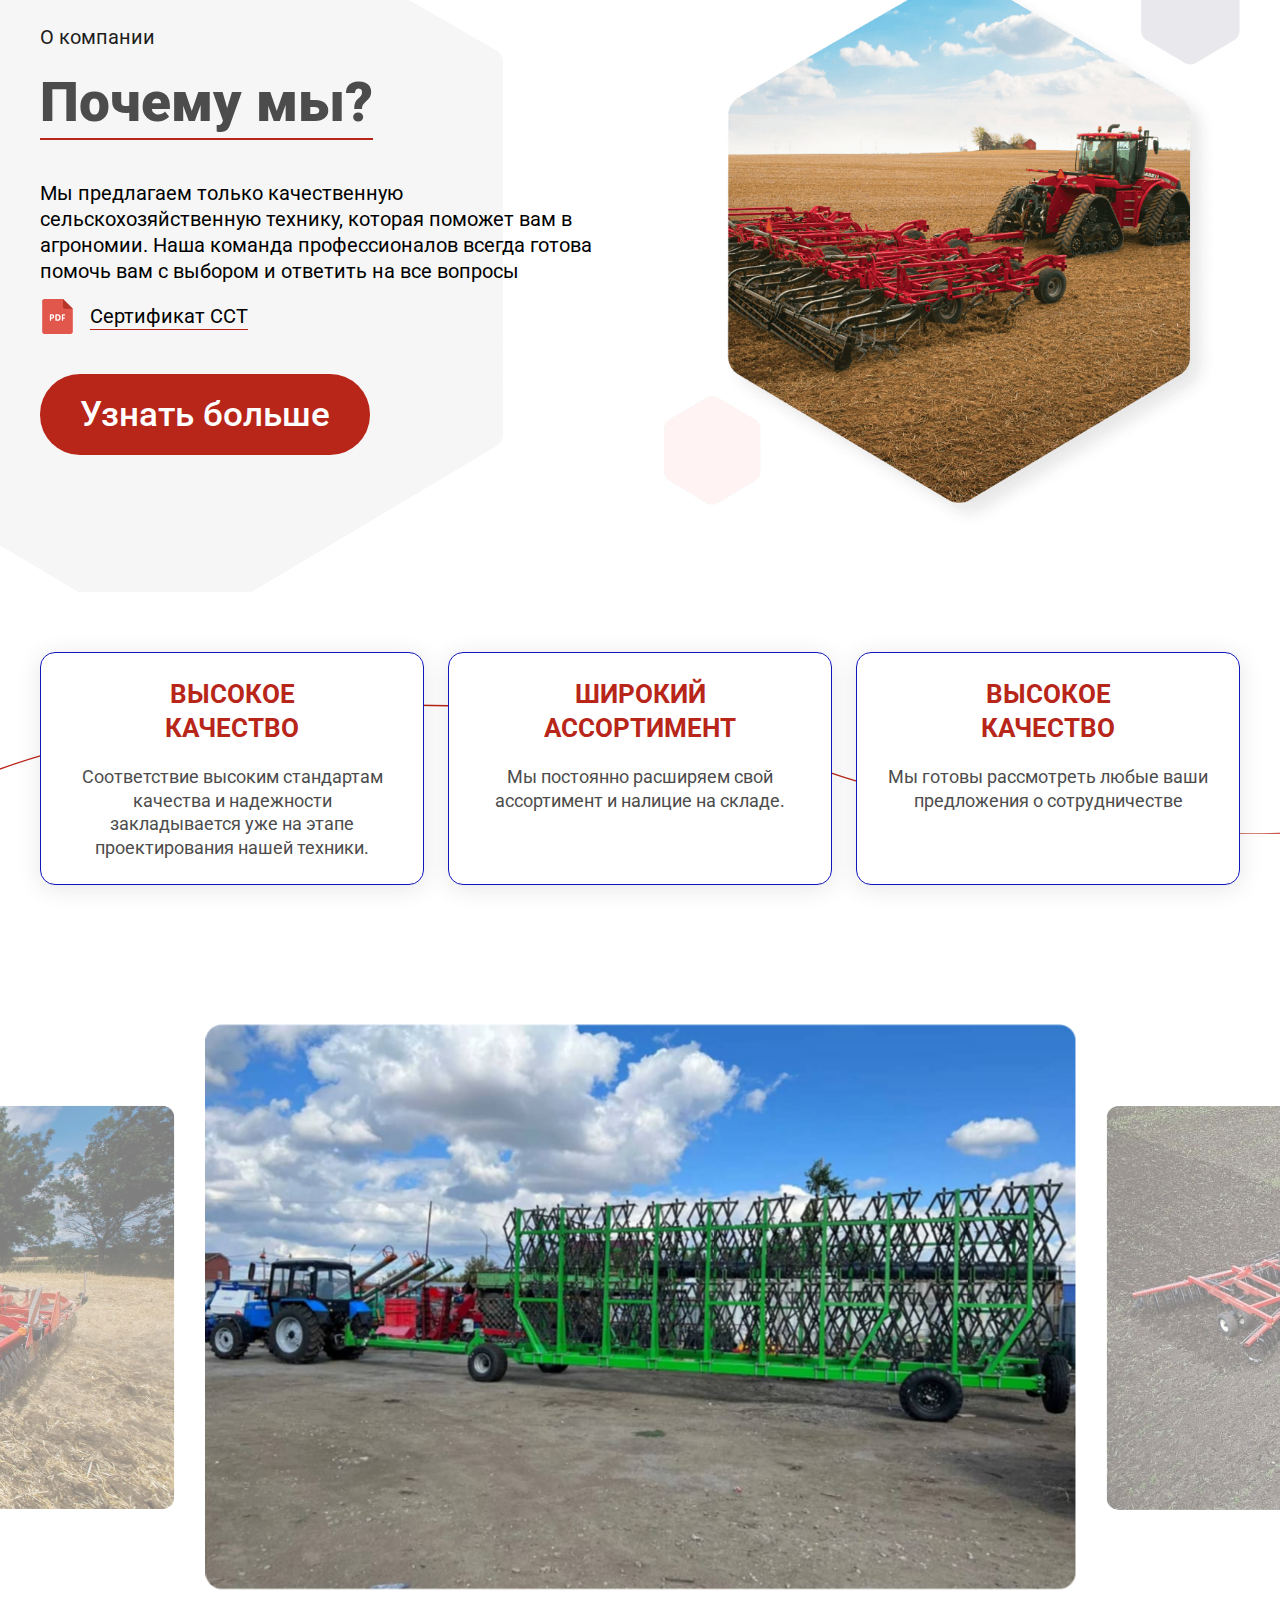
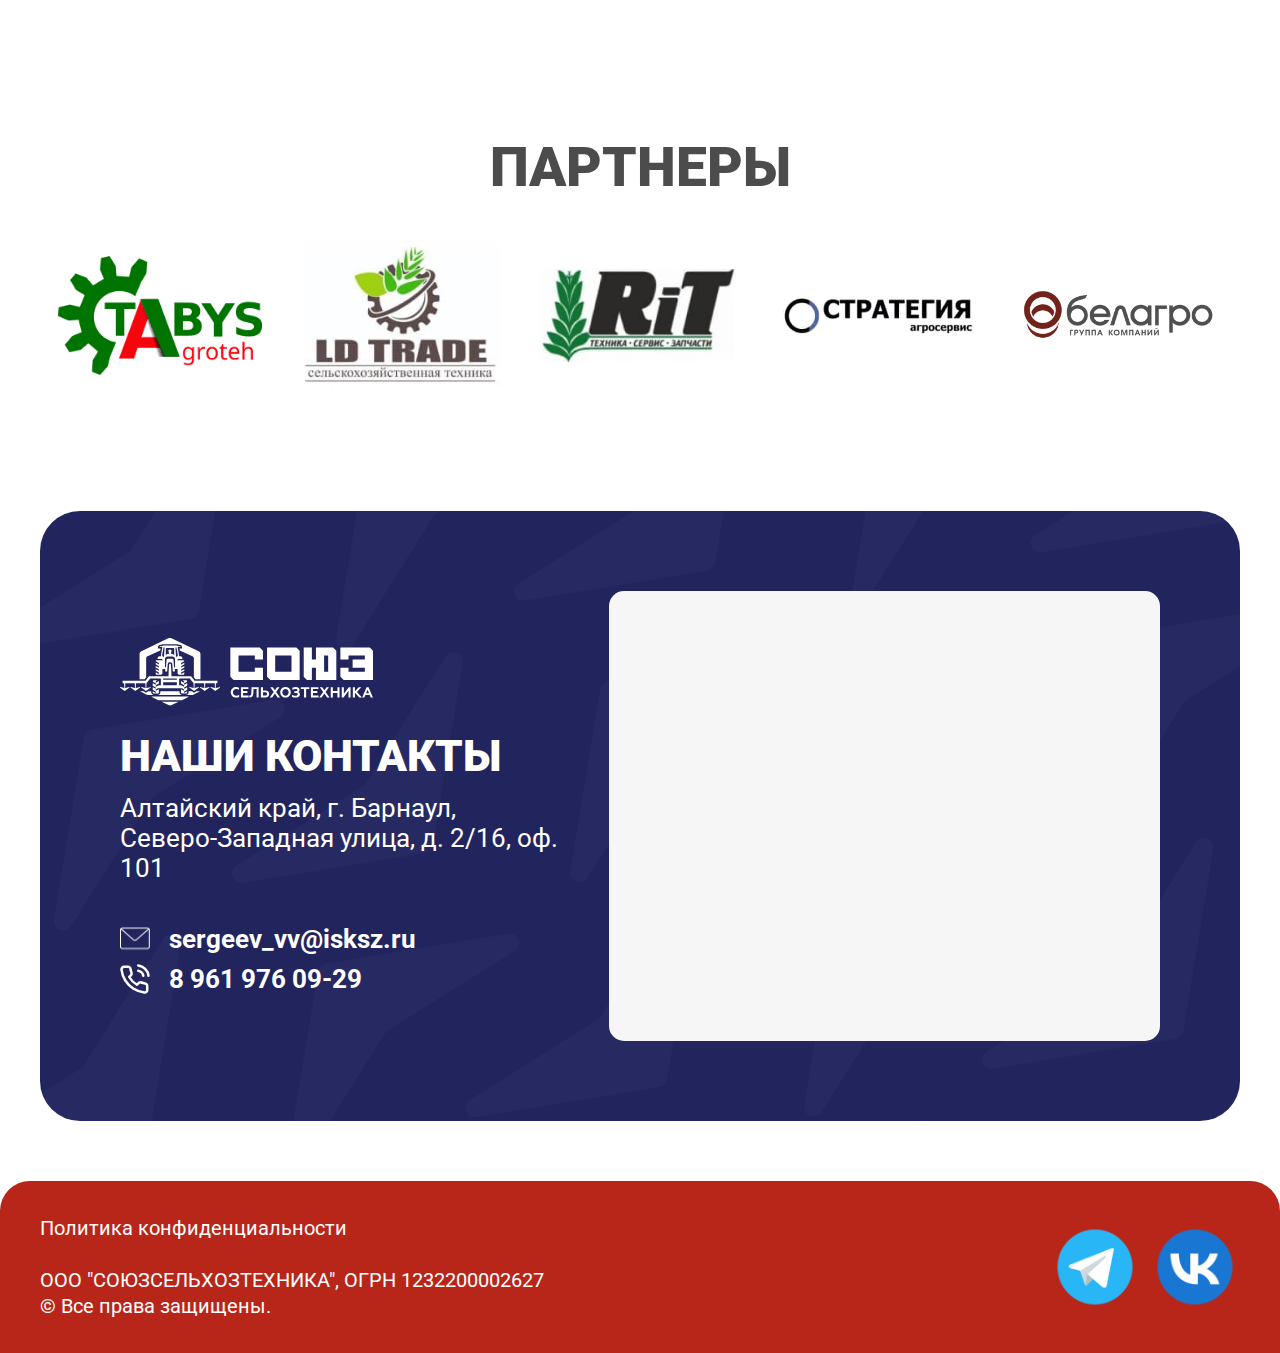
==== commit 3eaec310: "all done 002" ====
--- a/index.html
+++ b/index.html
@@ -28,7 +28,7 @@
                     <a href="tel:89619760929">8 961 976 09-29</a>
                 </span>
             </p>
-            <a href="#" class="logo"><img src="img/logo.svg" alt="i"></a>
+            <a href="./index.html" class="logo"><img src="img/logo.svg" alt="i"></a>
             <a href="#" class="btn --white" data-modal="modal">Заказать сельхозтехнику</a>
             <button class="btn__menu"><span></span></button>
         </div>
@@ -39,7 +39,7 @@
             <li><a href="#" class="header-nav__link">Галерея</a></li>
             <li><a href="#" class="header-nav__link">Акции</a></li>
             <li><a href="#" class="header-nav__link">Отзывы</a></li>
-            <li><a href="#" class="header-nav__link">Контакты</a></li>
+            <li><a href="#contact" class="header-nav__link">Контакты</a></li>
             <li class="mob-show"><button data-modal="modal" class="btn --white">Заказать сельхозтехнику</button></li>
             <li class="mob-show">
                 <span class="fx-ac header-cont__item">
@@ -64,7 +64,7 @@
                 <p class="main__text">
                     Качественная техника от отечественного производителя
                 </p>
-                <button class="btn --lg">КАТАЛОГ ТЕХНИКИ</button>
+                <a href="./catalog.html" class="btn --lg">КАТАЛОГ ТЕХНИКИ</a>
             </div>
         </div>
         <picture>
@@ -217,7 +217,7 @@
         </div>
     </section> -->
 
-    <section class="contacts">
+    <section class="contacts" id="contact">
         <div class="container">
             <div class="contacts-box fx-ac">
                 <div class="title">
--- a/css/style.css
+++ b/css/style.css
@@ -1 +1 @@
-html{font-family:sans-serif;-ms-text-size-adjust:100%;-webkit-text-size-adjust:100%}body{margin:0}article,aside,details,figcaption,figure,footer,header,hgroup,main,nav,section,summary{display:block}audio,canvas,progress,video{display:inline-block;vertical-align:baseline}audio:not([controls]){display:none;height:0}[hidden],template{display:none}a{background:rgba(0,0,0,0)}a:active,a:hover{outline:0}abbr[title]{border-bottom:1px dotted}b,strong{font-weight:bold}dfn{font-style:italic}h1{font-size:2em;margin:.67em 0}mark{background:#ff0;color:#000}small{font-size:80%}sub,sup{font-size:75%;line-height:0;position:relative;vertical-align:baseline}sup{top:-0.5em}sub{bottom:-0.25em}img{border:0}svg:not(:root){overflow:hidden}figure{margin:1em 40px}hr{-moz-box-sizing:content-box;-webkit-box-sizing:content-box;box-sizing:content-box;height:0}pre{overflow:auto}code,kbd,pre,samp{font-family:monospace,monospace;font-size:1em}button,input,optgroup,select,textarea{color:inherit;font:inherit;margin:0}button{overflow:visible}button,select{text-transform:none}button,html input[type=button],input[type=reset],input[type=submit]{-webkit-appearance:button;cursor:pointer}button[disabled],html input[disabled]{cursor:default}button::-moz-focus-inner,input::-moz-focus-inner{border:0;padding:0}input{line-height:normal}input[type=checkbox],input[type=radio]{-webkit-box-sizing:border-box;-moz-box-sizing:border-box;box-sizing:border-box;padding:0}input[type=number]::-webkit-inner-spin-button,input[type=number]::-webkit-outer-spin-button{height:auto}input[type=search]{-webkit-appearance:textfield;-moz-box-sizing:content-box;-webkit-box-sizing:content-box;box-sizing:content-box}input[type=search]::-webkit-search-cancel-button,input[type=search]::-webkit-search-decoration{-webkit-appearance:none}legend{border:0;padding:0}textarea{overflow:auto}optgroup{font-weight:bold}table{border-collapse:collapse;border-spacing:0}td,th{padding:0}*{padding:0;margin:0;-webkit-box-sizing:border-box;-moz-box-sizing:border-box;box-sizing:border-box;border:none;outline:none}:root{--padd: 80px;--fz: 22px}html{scroll-behavior:smooth}body{min-height:100vh;color:#000;background-color:#fff;font-family:"Roboto",sans-serif}body.is_active{overflow:hidden}.container{width:100%;max-width:-webkit-calc(1600px + var(--padd) + var(--padd));max-width:calc(1600px + var(--padd) + var(--padd));margin-left:auto;margin-right:auto;padding:0 var(--padd)}img{max-width:100%}a,button{display:inline-block;text-decoration:none;-webkit-transition:all ease .2s;-o-transition:all ease .2s;transition:all ease .2s;background-color:rgba(0,0,0,0)}a:active,button:active{-webkit-transform:scale(0.98);-ms-transform:scale(0.98);-o-transform:scale(0.98);transform:scale(0.98)}a img,button img{display:block}strong{font-weight:600}section{padding:60px 0}h2,.h2{font-size:55px;line-height:120%;font-weight:900;color:#4c4c4c;margin:0 0 40px}mark{background-color:#b8261a;color:#000;display:inline-block;padding:2px 8px 4px}.btn{font-size:var(--fz);line-height:28px;line-height:100%;font-weight:500;text-align:center;color:#fff;display:inline-block;-webkit-border-radius:40px;border-radius:40px;background-color:#b8261a;padding:12px 32px 11px;position:relative;z-index:1;overflow:hidden;-webkit-transition:.3s ease all;-o-transition:.3s ease all;transition:.3s ease all}.btn:hover{background-color:rgba(184,38,26,.8)}.btn.--lg{font-size:35px;padding:23px 40px}.btn.--white{color:#000;background-color:#fff}.btn.--white:hover{background-color:rgba(255,255,255,.8)}@media screen and (max-width: 1500px){.btn{font-size:18px}}input{width:100%;display:block;height:50px;border:1px solid #c8c8c8;-webkit-border-radius:60px;border-radius:60px;padding:0 20px}input::-webkit-input-placeholder{color:#dadada}input::-moz-placeholder{color:#dadada}input:-ms-input-placeholder{color:#dadada}input::-ms-input-placeholder{color:#dadada}input::placeholder{color:#dadada}.fx,.fx-w,.fx-ac,.fx-as,.fx-col,.fx-jb,.fx-ae{display:-webkit-box;display:-webkit-flex;display:-moz-box;display:-ms-flexbox;display:flex}.fx-col{-webkit-box-orient:vertical;-webkit-box-direction:normal;-webkit-flex-direction:column;-moz-box-orient:vertical;-moz-box-direction:normal;-ms-flex-direction:column;flex-direction:column}.fx-w{-webkit-flex-wrap:wrap;-ms-flex-wrap:wrap;flex-wrap:wrap}.fx-as{-webkit-box-align:start;-webkit-align-items:flex-start;-moz-box-align:start;-ms-flex-align:start;align-items:flex-start}.fx-ac{-webkit-box-align:center;-webkit-align-items:center;-moz-box-align:center;-ms-flex-align:center;align-items:center}.fx-jc{-webkit-box-pack:center;-webkit-justify-content:center;-moz-box-pack:center;-ms-flex-pack:center;justify-content:center}.fx-jb{-webkit-box-pack:justify;-webkit-justify-content:space-between;-moz-box-pack:justify;-ms-flex-pack:justify;justify-content:space-between}.fx-ae{-webkit-box-align:end;-webkit-align-items:end;-moz-box-align:end;-ms-flex-align:end;align-items:end}.link{width:-webkit-fit-content;width:-moz-fit-content;width:fit-content;gap:15px;color:#000;margin-top:15px}.link img{max-width:35px}.link span{display:inline-block;border-bottom:1px solid #b8261a}@media screen and (max-width: 1000px){.mob-hide{display:none !important}}@media screen and (min-width: 1000px){.mob-show{display:none !important}}@media screen and (max-width: 1500px){:root{--padd: 40px;--fz: 20px}.btn{padding:12px 26px 11px}}@media screen and (max-width: 1000px){:root{--padd: 15px;--fz: 20px}h2,.h2{font-size:38px}}@media screen and (max-width: 720px){section{padding:25px 0}.btn{font-size:18px;padding:10px 20px}.btn.--lg{padding:10px 20px;font-size:17px}h2,.h2{font-size:24px;text-align:center;margin-bottom:25px}}.slick-slider{position:relative;display:block;-webkit-box-sizing:border-box;-moz-box-sizing:border-box;box-sizing:border-box;-webkit-touch-callout:none;-webkit-user-select:none;-moz-user-select:none;-ms-user-select:none;user-select:none;-ms-touch-action:pan-y;touch-action:pan-y;-webkit-tap-highlight-color:rgba(0,0,0,0)}.slick-list{position:relative;overflow:hidden;display:block;margin:0;padding:0}.slick-list:focus{outline:none}.slick-list.dragging{cursor:pointer;cursor:hand}.slick-slider{width:100%;position:relative;left:0}.slick-slider .slick-track,.slick-slider .slick-list{-webkit-transform:translate3d(0, 0, 0);-ms-transform:translate3d(0, 0, 0);-o-transform:translate3d(0, 0, 0);transform:translate3d(0, 0, 0)}.slick-track{position:relative;left:0;top:0;display:block;margin-left:auto;margin-right:auto}.slick-track:before,.slick-track:after{content:"";display:table}.slick-track:after{clear:both}.slick-loading .slick-track{visibility:hidden}.slick-slide{float:left;height:100%;margin:0;min-height:1px;-webkit-transition:all ease .3s;-o-transition:all ease .3s;transition:all ease .3s}.slick-slide img{display:block}.slick-slide.slick-loading img{display:none;display:none}.slick-slide.dragging img{pointer-events:none}.slick-initialized .slick-slide{display:block}.slick-loading .slick-slide{visibility:hidden}.slick-vertical .slick-slide{display:block;height:auto}.slick-arrow.slick-hidden{display:none}.slick-arrow{width:40px;height:40px;font-size:0;color:rgba(0,0,0,0);position:absolute;z-index:9999;top:40%;-webkit-transform:translateY(-50%) !important;-ms-transform:translateY(-50%) !important;-o-transform:translateY(-50%) !important;transform:translateY(-50%) !important;border:none;background-color:#eee;background-image:url("../img/slick_arrow.svg");background-repeat:no-repeat;background-position:center center;-webkit-background-size:50% auto;-o-background-size:50% auto;background-size:50% auto;-webkit-border-radius:50px;border-radius:50px}.slick-arrow::before{display:none}.slick-prev{left:0;-webkit-transform:scaleX(-1) translateY(-50%) !important;-ms-transform:scaleX(-1) translateY(-50%) !important;-o-transform:scaleX(-1) translateY(-50%) !important;transform:scaleX(-1) translateY(-50%) !important}.slick-next{right:0}.slick-dots{display:-webkit-box;display:-webkit-flex;display:-moz-box;display:-ms-flexbox;display:flex;-webkit-box-align:center;-webkit-align-items:center;-moz-box-align:center;-ms-flex-align:center;align-items:center;-webkit-box-pack:center;-webkit-justify-content:center;-moz-box-pack:center;-ms-flex-pack:center;justify-content:center;list-style:none;padding-top:40px}.slick-dots li{padding:4px;font-size:0}.slick-dots button{width:10px;height:10px;-webkit-border-radius:50%;border-radius:50%;font-size:0;margin:0;background-color:rgba(0,0,0,.1)}.slick-dots .slick-active button{background-color:#000}.slick-disabled{cursor:no-drop;pointer-events:none;opacity:.5}@media screen and (max-width: 1100px){.slick-arrow{width:30px;height:30px}}.modal{display:none;position:fixed;top:0;left:0;height:100%;width:100%;z-index:9999999999;background-color:rgba(0,0,0,.6);padding:0;-webkit-box-sizing:border-box;-moz-box-sizing:border-box;box-sizing:border-box}.modal-content{width:94%;min-height:100px;max-height:98%;display:block;position:absolute;top:50%;left:50%;-webkit-transform:translate(-50%, -50%);-ms-transform:translate(-50%, -50%);-o-transform:translate(-50%, -50%);transform:translate(-50%, -50%);background-color:#fff;max-width:613px;overflow-y:scroll;color:#000;text-align:left;-webkit-border-radius:24px;border-radius:24px;-ms-overflow-style:none;scrollbar-width:none}.modal-content::-webkit-scrollbar{display:none;width:0;height:0}.modal .h2{font-size:32px;padding:30px 40px 25px;color:#fff;background-color:#b8261a;text-align:left;margin-bottom:30px}.modal p{font-size:18px;padding:0 40px;line-height:130%;margin:0 0 15px}.modal label{display:block;width:100%;margin-bottom:5px;color:#4c4c4c;opacity:.8}.modal .btn{width:49%}.modal .inp-wrap{display:block;width:49%}.modal .inp-wrap.checkbox label{position:relative;z-index:1;padding-left:34px}.modal .inp-wrap.checkbox label::before{content:"";display:block;width:20px;height:20px;border:1px solid #c8c8c8;position:absolute;top:2px;left:0;-webkit-border-radius:2px;border-radius:2px;background-repeat:no-repeat;background-position:center center;-webkit-background-size:contain;-o-background-size:contain;background-size:contain}.modal .inp-wrap.checkbox input{display:none}.modal .inp-wrap.checkbox input:checked~label::before{background-image:url("../img/check.svg");border-color:#b8261a;background-color:#b8261a}.modal form{padding:0 40px 50px;gap:20px 0}.modal-close{position:absolute;top:15px;right:26px;font-weight:300;font-size:50px;line-height:120%;color:#fff;z-index:999;width:36px}@media screen and (max-width: 720px){.modal-close{top:10px;right:20px;font-size:40px}.modal label{font-size:14px;margin-bottom:2px}.modal .h2{padding:25px 30px 20px;font-size:24px;margin-bottom:20px}.modal p{font-size:16px;padding:0 30px}.modal form{display:block;padding:0 30px 35px}.modal .inp-wrap{margin-bottom:15px}.modal .btn{min-height:50px}.modal .btn,.modal .inp-wrap{width:100%}}.header{width:100%;color:#fff;position:relative;z-index:9999}.header a{color:#fff}.header .logo{max-width:21vw}.header-top{background-color:#b8261a;padding:25px var(--padd)}.header-nav{background-color:#9d2e42;text-align:center;-webkit-border-radius:0 0 15px 15px;border-radius:0 0 15px 15px;overflow:hidden;list-style:none}.header-nav li{width:14.28%}.header-nav__link{display:block;width:100%;padding:15px;font-size:var(--fz)}@media screen and (min-width: 1000px){.header-nav__link.active,.header-nav__link:hover{background-color:#b8261a}}.header-cont{display:block;width:317px}.header-cont img{-webkit-filter:brightness(10);filter:brightness(10)}.header-cont__item{gap:19px;font-size:var(--fz)}.header-cont a:hover{text-decoration:underline}.header-cont__item{margin-bottom:15px}.header-cont__item:last-child{margin-bottom:0}.header .btn__menu{display:none}@media screen and (max-width: 1500px){.header-cont{width:320px}.header-cont__item{margin-bottom:10px}}@media screen and (max-width: 1000px){.header-top{min-height:70px;padding:15px var(--padd)}.header-top .btn{display:none}.header .logo{max-width:147px}.header-cont{display:none}.header-cont__item{width:100%;font-size:18px;max-width:390px;text-align:left;margin:0 auto;padding:6px 0}.header-cont img{-webkit-filter:brightness(0);filter:brightness(0)}.header-cont a{color:#4c4c4c}.header .btn{margin:0 20px 0 auto}.header .btn__menu{z-index:9999;display:inline-block;position:relative;width:30px;height:30px;margin:0}.header .btn__menu span{position:absolute;top:50%;left:0;margin-top:-1px;display:block;width:100%;height:2px;-webkit-transition:all ease .3s;-o-transition:all ease .3s;transition:all ease .3s;background-color:#fff}.header .btn__menu span::after,.header .btn__menu span::before{content:"";display:block;width:100%;height:2px;background-color:#fff;position:absolute;top:10px;right:0;-webkit-transition:all ease .3s;-o-transition:all ease .3s;transition:all ease .3s}.header .btn__menu span::before{top:-10px;left:0}.header .btn__menu.is_active span{-webkit-transform:rotate(-45deg);-ms-transform:rotate(-45deg);-o-transform:rotate(-45deg);transform:rotate(-45deg)}.header .btn__menu.is_active span::before{background-color:rgba(0,0,0,0)}.header .btn__menu.is_active span::after{top:50%;-webkit-transform:rotate(-90deg);-ms-transform:rotate(-90deg);-o-transform:rotate(-90deg);transform:rotate(-90deg)}.header-nav{position:fixed;top:70px;left:0;z-index:999;width:100%;height:-webkit-calc(100% - 70px);height:calc(100% - 70px);background-color:#fff;display:block;padding:24px 20px;color:#4c4c4c;-webkit-transition:all ease .3s;-o-transition:all ease .3s;transition:all ease .3s;-webkit-transform:translateX(110%);-ms-transform:translateX(110%);-o-transform:translateX(110%);transform:translateX(110%);overflow-y:scroll}.header-nav::-webkit-scrollbar{display:none}.header-nav li{width:100%}.header-nav__link,.header-nav a{padding:10px;color:#4c4c4c;width:100%;font-size:20px}.header-nav .btn.--white{color:#fff;background-color:#b8261a;padding:15px 30px;margin:15px auto 20px}.header-nav.is_active{-webkit-transform:translateX(0);-ms-transform:translateX(0);-o-transform:translateX(0);transform:translateX(0)}}.footer{color:#fff;-webkit-border-radius:30px 30px 0 0;border-radius:30px 30px 0 0;background-color:#b8261a;padding:34px var(--padd);margin-top:auto}.footer__text{font-size:var(--fz);line-height:130%}.footer a{color:#fff}.footer a:hover{text-decoration:underline}.footer .soc{gap:10px}.footer .soc img{max-width:90px}@media screen and (max-width: 1500px){.footer img{max-width:90px}}@media screen and (max-width: 700px){.footer{padding:18px 20px;-webkit-border-radius:15px 15px 0 0;border-radius:15px 15px 0 0}.footer__text{font-size:12px}.footer img{width:50px;height:50px}}.main{position:relative;z-index:1;padding:0 0 8vw;top:-10px}.main__head{margin:0 0 84px;width:100%}.main__bg{position:absolute;top:0;left:0;width:100%;height:100%;-o-object-fit:cover;object-fit:cover;-o-object-position:center bottom;object-position:center bottom;z-index:-111}.main .content{width:520px;max-width:70%}.main .container{padding:8vw var(--padd) 7.5vw}.main__text{font-size:30px;text-align:center;color:#fff;margin-bottom:16px}.main .btn{width:100%;max-width:520px}@media screen and (max-width: 720px){.main .container{padding:13vw var(--padd) 14.5vw}.main__head{margin-bottom:30px}.main__text{font-size:16px}}.cat{padding-top:0}.cat-wrap{gap:50px}.cat .item{text-align:center;width:-webkit-calc(33.33% - 34px);width:calc(33.33% - 34px);padding:34px;-webkit-border-radius:15px;border-radius:15px;-webkit-box-shadow:0px 3.97px 25px 0px rgba(0,0,0,.1);box-shadow:0px 3.97px 25px 0px rgba(0,0,0,.1);color:#000}.cat .item img{display:block;width:100%;margin:0 0 20px}.cat .item h3{font-weight:600;font-size:34px;margin:0}.cat--main{padding:78px 0}.cat--main .h2{text-align:center}.cat--main .cat-wrap{padding-bottom:60px}.cat--main .cat-wrap:last-of-type{padding-bottom:0}.cat .subheading{font-size:30px;margin:0 0 30px;color:#4c4c4c}@media screen and (max-width: 1500px){.cat-wrap{gap:20px}.cat .item{width:-webkit-calc(33.33% - 14px);width:calc(33.33% - 14px)}.cat .item h3{font-size:26px}}@media screen and (max-width: 1000px){.cat-wrap{gap:20px}.cat .item{width:-webkit-calc(50% - 10px);width:calc(50% - 10px);padding:10px 10px 30px}.cat .item img{margin-bottom:12px}}@media screen and (max-width: 720px){.cat .subheading{text-align:left;font-size:20px;margin-bottom:15px}.cat-wrap{gap:15px 10px}.cat .item{width:-webkit-calc(50% - 5px);width:calc(50% - 5px);-webkit-border-radius:8px;border-radius:8px;padding:10px 10px 15px}.cat .item h3{font-size:14px}.cat--main{padding:38px 0 60px}.cat--main .cat-wrap{padding-bottom:40px}}.why{overflow:hidden}@media screen and (min-width: 1000px){.why .title{position:relative;z-index:1}.why .title::before{content:"";pointer-events:none;display:block;width:120%;height:180%;position:absolute;z-index:-11;top:52%;left:24%;-webkit-transform:translate(-50%, -50%);-ms-transform:translate(-50%, -50%);-o-transform:translate(-50%, -50%);transform:translate(-50%, -50%);background-repeat:no-repeat;background-position:center center;-webkit-background-size:contain;-o-background-size:contain;background-size:contain;background-image:url("../img/vec-bg.svg")}}.why .descr{font-size:20px;color:#1e1e1e;margin:0 0 20px}.why h2{width:-webkit-fit-content;width:-moz-fit-content;width:fit-content;padding-bottom:3px;border-bottom:2px solid #b8261a}.why .text{font-size:26px;line-height:130%;margin:0 0 40px}.why .title,.why__img{width:48%}@media screen and (max-width: 1500px){.why .text{font-size:20px}}@media screen and (max-width: 1000px){.why h2,.why .descr{margin-left:auto;margin-right:auto;text-align:center}.why .text{text-align:center}.why__img{width:100%;display:block}.why .btn{display:block}.why .title{width:100%;max-width:600px;margin:0 auto}}@media screen and (max-width: 720px){.why .descr{font-size:14px;margin-bottom:8px}.why .text{font-size:16px;margin-bottom:20px}}.features{background-repeat:no-repeat;background-position:center center;-webkit-background-size:contain;-o-background-size:contain;background-size:contain;background-image:url("../img/line.svg")}.features .item{border:1px solid #0f17bb;padding:40px;-webkit-border-radius:15px;border-radius:15px;width:30%;text-align:center;background-color:#fff;-webkit-box-shadow:0px 3.97px 25px 0px rgba(0,0,0,.1);box-shadow:0px 3.97px 25px 0px rgba(0,0,0,.1)}.features .item h3{font-size:36px;color:#b8261a;line-height:130%;margin-bottom:20px}.features .item p{font-size:22px;line-height:130%;color:#4c4c4c}@media screen and (max-width: 1500px){.features .item{padding:25px;width:32%}.features .item h3{font-size:26px}.features .item p{font-size:18px}}@media screen and (max-width: 1000px){.features .container{gap:30px 6%}.features .item{width:47%;margin:0 auto}}@media screen and (max-width: 720px){.features{background-image:url("../img/line-mob.svg");-webkit-background-size:cover;-o-background-size:cover;background-size:cover}.features .container{gap:24px 6%}.features .item{width:100%}.features .item h3{margin-bottom:14px}.features .item h3 br{display:none}}.galery{text-align:center;overflow:hidden}.galery h2{margin-bottom:32px}.galery-slide{width:75vw;max-width:777px;padding:110px 0}@media screen and (max-width: 720px){.galery-slide{padding:60px 0}}@media screen and (max-width: 720px){.galery-slide{padding:40px 0}}.galery-slider{max-width:1920px;margin:0 auto}.galery-slider img{margin:0 auto;display:block;-webkit-border-radius:15px;border-radius:15px}.galery-slider .slick-slide{-webkit-transition:-webkit-transform .3;transition:-webkit-transform .3;-o-transition:-o-transform .3;transition:transform .3;transition:transform .3, -webkit-transform .3, -o-transform .3}.galery-slider .slick-track{display:-webkit-box !important;display:-webkit-flex !important;display:-moz-box !important;display:-ms-flexbox !important;display:flex !important;-webkit-box-align:center;-webkit-align-items:center;-moz-box-align:center;-ms-flex-align:center;align-items:center}.galery-slider .slick-slide,.galery-slider .slick-slide[aria-hidden=true]:not(.slick-cloned)~.slick-cloned[aria-hidden=true]{-webkit-transform:scale(0.8);-ms-transform:scale(0.8);-o-transform:scale(0.8);transform:scale(0.8);opacity:.5}.galery-slider .slick-center,.galery-slider .slick-slide[aria-hidden=true]:not([tabindex="-1"])+.slick-cloned[aria-hidden=true]{-webkit-transform:scale(1.12);-ms-transform:scale(1.12);-o-transform:scale(1.12);transform:scale(1.12);opacity:1}@media screen and (max-width: 720px){.galery-slider .slick-slide,.galery-slider .slick-slide[aria-hidden=true]:not(.slick-cloned)~.slick-cloned[aria-hidden=true]{-webkit-transform:scale(0.8);-ms-transform:scale(0.8);-o-transform:scale(0.8);transform:scale(0.8)}.galery-slider .slick-center,.galery-slider .slick-slide[aria-hidden=true]:not([tabindex="-1"])+.slick-cloned[aria-hidden=true]{-webkit-transform:scale(1.11);-ms-transform:scale(1.11);-o-transform:scale(1.11);transform:scale(1.11)}}.partners{text-align:center}.partners img{width:17%;display:block;max-height:170px;-o-object-position:center center;object-position:center center;-o-object-fit:contain;object-fit:contain;margin:0 auto}@media screen and (max-width: 1000px){.partners-wrap{overflow-x:scroll;gap:32px;width:100vw;position:relative;z-index:1;left:-webkit-calc(0px - var(--padd));left:calc(0px - var(--padd));padding:0 var(--padd)}.partners-wrap::-webkit-scrollbar{display:none}.partners img{width:32vw}}.contacts-box{padding:80px;-webkit-border-radius:40px;border-radius:40px;background-color:rgba(9,12,75,.9);color:#fff;background-repeat:no-repeat;background-position:center center;-webkit-background-size:cover;-o-background-size:cover;background-size:cover;background-image:url("../img/patern.svg")}.contacts-box *{color:#fff}.contacts-box .logo{width:100%;max-width:54%;margin-bottom:20px}.contacts-box .title{width:45%}.contacts-box iframe{-webkit-border-radius:15px;border-radius:15px;background-color:#f6f6f6;width:53%;min-height:450px;margin-left:auto}.contacts-box .text{font-size:26px;margin-bottom:40px}.contacts-box .header-cont{display:block !important}.contacts-box .header-cont__item{font-weight:bold;font-size:26px}.contacts-box .header-cont__item img{width:30px}.contacts-box h2{font-size:44px;margin-bottom:10px}@media screen and (max-width: 1200px){.contacts-box{padding:30px}.contacts-box .logo{max-width:68%}}@media screen and (max-width: 1000px){.contacts-box .header-cont a{color:#fff}.contacts-box .header-cont img{-webkit-filter:brightness(10);filter:brightness(10)}}@media screen and (max-width: 900px){.contacts-box{display:block;padding:20px;-webkit-border-radius:15px;border-radius:15px}.contacts-box .title{width:100%}.contacts-box .logo{margin-bottom:10px}.contacts-box h2{font-size:26px;text-align:left}.contacts-box .text{font-size:18px;margin-bottom:10px}.contacts-box iframe{margin-top:20px;-webkit-border-radius:10px;border-radius:10px;width:100%;min-height:400px}.contacts-box .header-cont{width:100%}.contacts-box .header-cont__item{gap:11px;font-size:20px}.contacts-box .header-cont__item img{width:25px}}.card{padding:60px 0}.card .h2{text-align:center}.card-wrap{gap:50px}.card-img{width:-webkit-calc(56% - 25px);width:calc(56% - 25px);-webkit-border-radius:15px;border-radius:15px;overflow:hidden;-webkit-box-shadow:0px 3.97px 25px 0px rgba(0,0,0,.1);box-shadow:0px 3.97px 25px 0px rgba(0,0,0,.1);padding:30px}.card-img img{display:block;width:100%}.card-title{width:-webkit-calc(46% - 25px);width:calc(46% - 25px)}.card-title p{font-size:24px;line-height:130%;margin:0 0 30px}.card-title ul{list-style:none;margin:0 0 30px}.card-title ul li{font-size:24px;line-height:130%;margin-bottom:4px}.card-title ul li:last-child{margin:0}.card-price{text-align:center;padding:30px;-webkit-border-radius:15px;border-radius:15px;-webkit-box-shadow:0px 3.97px 25px 0px rgba(0,0,0,.1);box-shadow:0px 3.97px 25px 0px rgba(0,0,0,.1)}.card-price .h2{font-size:30px;text-decoration:underline;margin:0 0 20px}/*# sourceMappingURL=style.css.map */+html{font-family:sans-serif;-ms-text-size-adjust:100%;-webkit-text-size-adjust:100%}body{margin:0}article,aside,details,figcaption,figure,footer,header,hgroup,main,nav,section,summary{display:block}audio,canvas,progress,video{display:inline-block;vertical-align:baseline}audio:not([controls]){display:none;height:0}[hidden],template{display:none}a{background:rgba(0,0,0,0)}a:active,a:hover{outline:0}abbr[title]{border-bottom:1px dotted}b,strong{font-weight:bold}dfn{font-style:italic}h1{font-size:2em;margin:.67em 0}mark{background:#ff0;color:#000}small{font-size:80%}sub,sup{font-size:75%;line-height:0;position:relative;vertical-align:baseline}sup{top:-0.5em}sub{bottom:-0.25em}img{border:0}svg:not(:root){overflow:hidden}figure{margin:1em 40px}hr{-moz-box-sizing:content-box;-webkit-box-sizing:content-box;box-sizing:content-box;height:0}pre{overflow:auto}code,kbd,pre,samp{font-family:monospace,monospace;font-size:1em}button,input,optgroup,select,textarea{color:inherit;font:inherit;margin:0}button{overflow:visible}button,select{text-transform:none}button,html input[type=button],input[type=reset],input[type=submit]{-webkit-appearance:button;cursor:pointer}button[disabled],html input[disabled]{cursor:default}button::-moz-focus-inner,input::-moz-focus-inner{border:0;padding:0}input{line-height:normal}input[type=checkbox],input[type=radio]{-webkit-box-sizing:border-box;-moz-box-sizing:border-box;box-sizing:border-box;padding:0}input[type=number]::-webkit-inner-spin-button,input[type=number]::-webkit-outer-spin-button{height:auto}input[type=search]{-webkit-appearance:textfield;-moz-box-sizing:content-box;-webkit-box-sizing:content-box;box-sizing:content-box}input[type=search]::-webkit-search-cancel-button,input[type=search]::-webkit-search-decoration{-webkit-appearance:none}legend{border:0;padding:0}textarea{overflow:auto}optgroup{font-weight:bold}table{border-collapse:collapse;border-spacing:0}td,th{padding:0}*{padding:0;margin:0;-webkit-box-sizing:border-box;-moz-box-sizing:border-box;box-sizing:border-box;border:none;outline:none}:root{--padd: 80px;--fz: 22px}html{scroll-behavior:smooth}body{min-height:100vh;color:#000;background-color:#fff;font-family:"Roboto",sans-serif}body.is_active{overflow:hidden}.container{width:100%;max-width:-webkit-calc(1600px + var(--padd) + var(--padd));max-width:-moz-calc(1600px + var(--padd) + var(--padd));max-width:calc(1600px + var(--padd) + var(--padd));margin-left:auto;margin-right:auto;padding:0 var(--padd)}img{max-width:100%}a,button{display:inline-block;text-decoration:none;-webkit-transition:all ease .2s;-o-transition:all ease .2s;-moz-transition:all ease .2s;transition:all ease .2s;background-color:rgba(0,0,0,0)}a:active,button:active{-webkit-transform:scale(0.98);-moz-transform:scale(0.98);-ms-transform:scale(0.98);-o-transform:scale(0.98);transform:scale(0.98)}a img,button img{display:block}strong{font-weight:600}section{padding:60px 0}h2,.h2{font-size:55px;line-height:120%;font-weight:900;color:#4c4c4c;margin:0 0 40px}mark{background-color:#b8261a;color:#000;display:inline-block;padding:2px 8px 4px}.btn{font-size:var(--fz);line-height:28px;line-height:100%;font-weight:500;text-align:center;color:#fff;display:inline-block;-webkit-border-radius:40px;-moz-border-radius:40px;border-radius:40px;background-color:#b8261a;padding:12px 32px 11px;position:relative;z-index:1;overflow:hidden;-webkit-transition:.3s ease all;-o-transition:.3s ease all;-moz-transition:.3s ease all;transition:.3s ease all}.btn:hover{background-color:rgba(184,38,26,.8)}.btn.--lg{font-size:35px;padding:23px 40px}.btn.--white{color:#000;background-color:#fff}.btn.--white:hover{background-color:rgba(255,255,255,.8)}@media screen and (max-width: 1500px){.btn{font-size:18px}}input{width:100%;display:block;height:50px;border:1px solid #c8c8c8;-webkit-border-radius:60px;-moz-border-radius:60px;border-radius:60px;padding:0 20px}input::-webkit-input-placeholder{color:#dadada}input:-moz-placeholder{color:#dadada}input::-moz-placeholder{color:#dadada}input:-ms-input-placeholder{color:#dadada}input::-ms-input-placeholder{color:#dadada}input::placeholder{color:#dadada}.fx,.fx-w,.fx-ac,.fx-as,.fx-col,.fx-jb,.fx-ae{display:-webkit-box;display:-webkit-flex;display:-moz-box;display:-ms-flexbox;display:flex}.fx-col{-webkit-box-orient:vertical;-webkit-box-direction:normal;-webkit-flex-direction:column;-moz-box-orient:vertical;-moz-box-direction:normal;-ms-flex-direction:column;flex-direction:column}.fx-w{-webkit-flex-wrap:wrap;-ms-flex-wrap:wrap;flex-wrap:wrap}.fx-as{-webkit-box-align:start;-webkit-align-items:flex-start;-moz-box-align:start;-ms-flex-align:start;align-items:flex-start}.fx-ac{-webkit-box-align:center;-webkit-align-items:center;-moz-box-align:center;-ms-flex-align:center;align-items:center}.fx-jc{-webkit-box-pack:center;-webkit-justify-content:center;-moz-box-pack:center;-ms-flex-pack:center;justify-content:center}.fx-jb{-webkit-box-pack:justify;-webkit-justify-content:space-between;-moz-box-pack:justify;-ms-flex-pack:justify;justify-content:space-between}.fx-ae{-webkit-box-align:end;-webkit-align-items:end;-moz-box-align:end;-ms-flex-align:end;align-items:end}.link{width:-webkit-fit-content;width:-moz-fit-content;width:fit-content;gap:15px;color:#000;margin-top:15px}.link img{max-width:35px}.link span{display:inline-block;border-bottom:1px solid #b8261a}@media screen and (max-width: 1000px){.mob-hide{display:none !important}}@media screen and (min-width: 1000px){.mob-show{display:none !important}}@media screen and (max-width: 1500px){:root{--padd: 40px;--fz: 20px}.btn{padding:12px 26px 11px}}@media screen and (max-width: 1000px){:root{--padd: 15px;--fz: 20px}h2,.h2{font-size:38px}}@media screen and (max-width: 720px){section{padding:25px 0}.btn{font-size:18px;padding:10px 20px}.btn.--lg{padding:10px 20px;font-size:17px}h2,.h2{font-size:24px;text-align:center;margin-bottom:25px}}.slick-slider{position:relative;display:block;-webkit-box-sizing:border-box;-moz-box-sizing:border-box;box-sizing:border-box;-webkit-touch-callout:none;-webkit-user-select:none;-moz-user-select:none;-ms-user-select:none;user-select:none;-ms-touch-action:pan-y;touch-action:pan-y;-webkit-tap-highlight-color:rgba(0,0,0,0)}.slick-list{position:relative;overflow:hidden;display:block;margin:0;padding:0}.slick-list:focus{outline:none}.slick-list.dragging{cursor:pointer;cursor:hand}.slick-slider{width:100%;position:relative;left:0}.slick-slider .slick-track,.slick-slider .slick-list{-webkit-transform:translate3d(0, 0, 0);-moz-transform:translate3d(0, 0, 0);-ms-transform:translate3d(0, 0, 0);-o-transform:translate3d(0, 0, 0);transform:translate3d(0, 0, 0)}.slick-track{position:relative;left:0;top:0;display:block;margin-left:auto;margin-right:auto}.slick-track:before,.slick-track:after{content:"";display:table}.slick-track:after{clear:both}.slick-loading .slick-track{visibility:hidden}.slick-slide{float:left;height:100%;margin:0;min-height:1px;-webkit-transition:all ease .3s;-o-transition:all ease .3s;-moz-transition:all ease .3s;transition:all ease .3s}.slick-slide img{display:block}.slick-slide.slick-loading img{display:none;display:none}.slick-slide.dragging img{pointer-events:none}.slick-initialized .slick-slide{display:block}.slick-loading .slick-slide{visibility:hidden}.slick-vertical .slick-slide{display:block;height:auto}.slick-arrow.slick-hidden{display:none}.slick-arrow{width:40px;height:40px;font-size:0;color:rgba(0,0,0,0);position:absolute;z-index:9999;top:40%;-webkit-transform:translateY(-50%) !important;-moz-transform:translateY(-50%) !important;-ms-transform:translateY(-50%) !important;-o-transform:translateY(-50%) !important;transform:translateY(-50%) !important;border:none;background-color:#eee;background-image:url("../img/slick_arrow.svg");background-repeat:no-repeat;background-position:center center;-webkit-background-size:50% auto;-moz-background-size:50% auto;-o-background-size:50% auto;background-size:50% auto;-webkit-border-radius:50px;-moz-border-radius:50px;border-radius:50px}.slick-arrow::before{display:none}.slick-prev{left:0;-webkit-transform:scaleX(-1) translateY(-50%) !important;-moz-transform:scaleX(-1) translateY(-50%) !important;-ms-transform:scaleX(-1) translateY(-50%) !important;-o-transform:scaleX(-1) translateY(-50%) !important;transform:scaleX(-1) translateY(-50%) !important}.slick-next{right:0}.slick-dots{display:-webkit-box;display:-webkit-flex;display:-moz-box;display:-ms-flexbox;display:flex;-webkit-box-align:center;-webkit-align-items:center;-moz-box-align:center;-ms-flex-align:center;align-items:center;-webkit-box-pack:center;-webkit-justify-content:center;-moz-box-pack:center;-ms-flex-pack:center;justify-content:center;list-style:none;padding-top:40px}.slick-dots li{padding:4px;font-size:0}.slick-dots button{width:10px;height:10px;-webkit-border-radius:50%;-moz-border-radius:50%;border-radius:50%;font-size:0;margin:0;background-color:rgba(0,0,0,.1)}.slick-dots .slick-active button{background-color:#000}.slick-disabled{cursor:no-drop;pointer-events:none;opacity:.5}@media screen and (max-width: 1100px){.slick-arrow{width:30px;height:30px}}.modal{display:none;position:fixed;top:0;left:0;height:100%;width:100%;z-index:9999999999;background-color:rgba(0,0,0,.6);padding:0;-webkit-box-sizing:border-box;-moz-box-sizing:border-box;box-sizing:border-box}.modal-content{width:94%;min-height:100px;max-height:98%;display:block;position:absolute;top:50%;left:50%;-webkit-transform:translate(-50%, -50%);-moz-transform:translate(-50%, -50%);-ms-transform:translate(-50%, -50%);-o-transform:translate(-50%, -50%);transform:translate(-50%, -50%);background-color:#fff;max-width:613px;overflow-y:scroll;color:#000;text-align:left;-webkit-border-radius:24px;-moz-border-radius:24px;border-radius:24px;-ms-overflow-style:none;scrollbar-width:none}.modal-content::-webkit-scrollbar{display:none;width:0;height:0}.modal .h2{font-size:32px;padding:30px 40px 25px;color:#fff;background-color:#b8261a;text-align:left;margin-bottom:30px}.modal p{font-size:18px;padding:0 40px;line-height:130%;margin:0 0 15px}.modal label{display:block;width:100%;margin-bottom:5px;color:#4c4c4c;opacity:.8}.modal .btn{width:49%}.modal .inp-wrap{display:block;width:49%}.modal .inp-wrap.checkbox label{position:relative;z-index:1;padding-left:34px}.modal .inp-wrap.checkbox label::before{content:"";display:block;width:20px;height:20px;border:1px solid #c8c8c8;position:absolute;top:2px;left:0;-webkit-border-radius:2px;-moz-border-radius:2px;border-radius:2px;background-repeat:no-repeat;background-position:center center;-webkit-background-size:contain;-moz-background-size:contain;-o-background-size:contain;background-size:contain}.modal .inp-wrap.checkbox input{display:none}.modal .inp-wrap.checkbox input:checked~label::before{background-image:url("../img/check.svg");border-color:#b8261a;background-color:#b8261a}.modal form{padding:0 40px 50px;gap:20px 0}.modal-close{position:absolute;top:15px;right:26px;font-weight:300;font-size:50px;line-height:120%;color:#fff;z-index:999;width:36px}@media screen and (max-width: 720px){.modal-close{top:10px;right:20px;font-size:40px}.modal label{font-size:14px;margin-bottom:2px}.modal .h2{padding:25px 30px 20px;font-size:24px;margin-bottom:20px}.modal p{font-size:16px;padding:0 30px}.modal form{display:block;padding:0 30px 35px}.modal .inp-wrap{margin-bottom:15px}.modal .btn{min-height:50px}.modal .btn,.modal .inp-wrap{width:100%}}.header{width:100%;color:#fff;position:relative;z-index:9999}.header a{color:#fff}.header .logo{max-width:21vw}.header-top{background-color:#b8261a;padding:25px var(--padd)}.header-nav{background-color:#9d2e42;text-align:center;-webkit-border-radius:0 0 15px 15px;-moz-border-radius:0 0 15px 15px;border-radius:0 0 15px 15px;overflow:hidden;list-style:none}.header-nav li{width:14.28%}.header-nav__link{display:block;width:100%;padding:15px;font-size:var(--fz)}@media screen and (min-width: 1000px){.header-nav__link.active,.header-nav__link:hover{background-color:#b8261a}}.header-cont{display:block;width:317px}.header-cont img{-webkit-filter:brightness(10);filter:brightness(10)}.header-cont__item{gap:19px;font-size:var(--fz)}.header-cont a:hover{text-decoration:underline}.header-cont__item{margin-bottom:15px}.header-cont__item:last-child{margin-bottom:0}.header .btn__menu{display:none}@media screen and (max-width: 1500px){.header-cont{width:320px}.header-cont__item{margin-bottom:10px}}@media screen and (max-width: 1000px){.header-top{min-height:70px;padding:15px var(--padd)}.header-top .btn{display:none}.header .logo{max-width:147px}.header-cont{display:none}.header-cont__item{width:100%;font-size:18px;max-width:390px;text-align:left;margin:0 auto;padding:6px 0}.header-cont img{-webkit-filter:brightness(0);filter:brightness(0)}.header-cont a{color:#4c4c4c}.header .btn{margin:0 20px 0 auto}.header .btn__menu{z-index:9999;display:inline-block;position:relative;width:30px;height:30px;margin:0}.header .btn__menu span{position:absolute;top:50%;left:0;margin-top:-1px;display:block;width:100%;height:2px;-webkit-transition:all ease .3s;-o-transition:all ease .3s;-moz-transition:all ease .3s;transition:all ease .3s;background-color:#fff}.header .btn__menu span::after,.header .btn__menu span::before{content:"";display:block;width:100%;height:2px;background-color:#fff;position:absolute;top:10px;right:0;-webkit-transition:all ease .3s;-o-transition:all ease .3s;-moz-transition:all ease .3s;transition:all ease .3s}.header .btn__menu span::before{top:-10px;left:0}.header .btn__menu.is_active span{-webkit-transform:rotate(-45deg);-moz-transform:rotate(-45deg);-ms-transform:rotate(-45deg);-o-transform:rotate(-45deg);transform:rotate(-45deg)}.header .btn__menu.is_active span::before{background-color:rgba(0,0,0,0)}.header .btn__menu.is_active span::after{top:50%;-webkit-transform:rotate(-90deg);-moz-transform:rotate(-90deg);-ms-transform:rotate(-90deg);-o-transform:rotate(-90deg);transform:rotate(-90deg)}.header-nav{position:fixed;top:70px;left:0;z-index:999;width:100%;height:-webkit-calc(100% - 70px);height:-moz-calc(100% - 70px);height:calc(100% - 70px);background-color:#fff;display:block;padding:24px 20px;color:#4c4c4c;-webkit-transition:all ease .3s;-o-transition:all ease .3s;-moz-transition:all ease .3s;transition:all ease .3s;-webkit-transform:translateX(110%);-moz-transform:translateX(110%);-ms-transform:translateX(110%);-o-transform:translateX(110%);transform:translateX(110%);overflow-y:scroll}.header-nav::-webkit-scrollbar{display:none}.header-nav li{width:100%}.header-nav__link,.header-nav a{padding:10px;color:#4c4c4c;width:100%;font-size:20px}.header-nav .btn.--white{color:#fff;background-color:#b8261a;padding:15px 30px;margin:15px auto 20px}.header-nav.is_active{-webkit-transform:translateX(0);-moz-transform:translateX(0);-ms-transform:translateX(0);-o-transform:translateX(0);transform:translateX(0)}}.footer{color:#fff;-webkit-border-radius:30px 30px 0 0;-moz-border-radius:30px 30px 0 0;border-radius:30px 30px 0 0;background-color:#b8261a;padding:34px var(--padd);margin-top:auto}.footer__text{font-size:var(--fz);line-height:130%}.footer a{color:#fff}.footer a:hover{text-decoration:underline}.footer .soc{gap:10px}.footer .soc img{max-width:90px}@media screen and (max-width: 1500px){.footer img{max-width:90px}}@media screen and (max-width: 700px){.footer{padding:18px 20px;-webkit-border-radius:15px 15px 0 0;-moz-border-radius:15px 15px 0 0;border-radius:15px 15px 0 0}.footer__text{font-size:12px}.footer img{width:50px;height:50px}}.main{position:relative;z-index:1;padding:0 0 8vw;top:-10px}.main__head{margin:0 0 84px;width:100%}.main__bg{position:absolute;top:0;left:0;width:100%;height:100%;-o-object-fit:cover;object-fit:cover;-o-object-position:center bottom;object-position:center bottom;z-index:-111}.main .content{width:520px;max-width:70%}.main .container{padding:8vw var(--padd) 7.5vw}.main__text{font-size:30px;text-align:center;color:#fff;margin-bottom:16px}.main .btn{width:100%;max-width:520px}@media screen and (max-width: 720px){.main .container{padding:13vw var(--padd) 14.5vw}.main__head{margin-bottom:30px}.main__text{font-size:16px}}.cat{padding-top:0}.cat-wrap{gap:50px}.cat .item{text-align:center;width:-webkit-calc(33.33% - 34px);width:-moz-calc(33.33% - 34px);width:calc(33.33% - 34px);padding:34px;-webkit-border-radius:15px;-moz-border-radius:15px;border-radius:15px;-webkit-box-shadow:0px 3.97px 25px 0px rgba(0,0,0,.1);-moz-box-shadow:0px 3.97px 25px 0px rgba(0,0,0,.1);box-shadow:0px 3.97px 25px 0px rgba(0,0,0,.1);color:#000}.cat .item img{display:block;width:100%;margin:0 0 20px}.cat .item h3{font-weight:600;font-size:34px;margin:0}.cat--main{padding:78px 0}.cat--main .h2{text-align:center}.cat--main .cat-wrap{padding-bottom:60px}.cat--main .cat-wrap:last-of-type{padding-bottom:0}.cat .subheading{font-size:30px;margin:0 0 30px;color:#4c4c4c}@media screen and (max-width: 1500px){.cat-wrap{gap:20px}.cat .item{width:-webkit-calc(33.33% - 14px);width:-moz-calc(33.33% - 14px);width:calc(33.33% - 14px)}.cat .item h3{font-size:26px}}@media screen and (max-width: 1000px){.cat-wrap{gap:20px}.cat .item{width:-webkit-calc(50% - 10px);width:-moz-calc(50% - 10px);width:calc(50% - 10px);padding:10px 10px 30px}.cat .item img{margin-bottom:12px}}@media screen and (max-width: 720px){.cat .subheading{text-align:left;font-size:20px;margin-bottom:15px}.cat-wrap{gap:15px 10px}.cat .item{width:-webkit-calc(50% - 5px);width:-moz-calc(50% - 5px);width:calc(50% - 5px);-webkit-border-radius:8px;-moz-border-radius:8px;border-radius:8px;padding:10px 10px 15px}.cat .item h3{font-size:14px}.cat--main{padding:38px 0 60px}.cat--main .cat-wrap{padding-bottom:40px}}.why{overflow:hidden}@media screen and (min-width: 1000px){.why .title{position:relative;z-index:1}.why .title::before{content:"";pointer-events:none;display:block;width:120%;height:180%;position:absolute;z-index:-11;top:52%;left:24%;-webkit-transform:translate(-50%, -50%);-moz-transform:translate(-50%, -50%);-ms-transform:translate(-50%, -50%);-o-transform:translate(-50%, -50%);transform:translate(-50%, -50%);background-repeat:no-repeat;background-position:center center;-webkit-background-size:contain;-moz-background-size:contain;-o-background-size:contain;background-size:contain;background-image:url("../img/vec-bg.svg")}}.why .descr{font-size:20px;color:#1e1e1e;margin:0 0 20px}.why h2{width:-webkit-fit-content;width:-moz-fit-content;width:fit-content;padding-bottom:3px;border-bottom:2px solid #b8261a}.why .text{font-size:26px;line-height:130%;margin:0 0 40px}.why .title,.why__img{width:48%}@media screen and (max-width: 1500px){.why .text{font-size:20px}}@media screen and (max-width: 1000px){.why h2,.why .descr{margin-left:auto;margin-right:auto;text-align:center}.why .text{text-align:center}.why__img{width:100%;display:block}.why .btn{display:block}.why .title{width:100%;max-width:600px;margin:0 auto}}@media screen and (max-width: 720px){.why .descr{font-size:14px;margin-bottom:8px}.why .text{font-size:16px;margin-bottom:20px}}.features{background-repeat:no-repeat;background-position:center center;-webkit-background-size:contain;-moz-background-size:contain;-o-background-size:contain;background-size:contain;background-image:url("../img/line.svg")}.features .item{border:1px solid #0f17bb;padding:40px;-webkit-border-radius:15px;-moz-border-radius:15px;border-radius:15px;width:30%;text-align:center;background-color:#fff;-webkit-box-shadow:0px 3.97px 25px 0px rgba(0,0,0,.1);-moz-box-shadow:0px 3.97px 25px 0px rgba(0,0,0,.1);box-shadow:0px 3.97px 25px 0px rgba(0,0,0,.1)}.features .item h3{font-size:36px;color:#b8261a;line-height:130%;margin-bottom:20px}.features .item p{font-size:22px;line-height:130%;color:#4c4c4c}@media screen and (max-width: 1500px){.features .item{padding:25px;width:32%}.features .item h3{font-size:26px}.features .item p{font-size:18px}}@media screen and (max-width: 1000px){.features .container{gap:30px 6%}.features .item{width:47%;margin:0 auto}}@media screen and (max-width: 720px){.features{background-image:url("../img/line-mob.svg");-webkit-background-size:cover;-moz-background-size:cover;-o-background-size:cover;background-size:cover}.features .container{gap:24px 6%}.features .item{width:100%}.features .item h3{margin-bottom:14px}.features .item h3 br{display:none}}.galery{text-align:center;overflow:hidden}.galery h2{margin-bottom:32px}.galery-slide{width:75vw;max-width:777px;padding:110px 0}@media screen and (max-width: 720px){.galery-slide{padding:60px 0}}@media screen and (max-width: 720px){.galery-slide{padding:40px 0}}.galery-slider{max-width:1920px;margin:0 auto}.galery-slider img{margin:0 auto;display:block;-webkit-border-radius:15px;-moz-border-radius:15px;border-radius:15px}.galery-slider .slick-slide{-webkit-transition:-webkit-transform .3;transition:-webkit-transform .3;-o-transition:-o-transform .3;-moz-transition:transform .3, -moz-transform .3;transition:transform .3;transition:transform .3, -webkit-transform .3, -moz-transform .3, -o-transform .3}.galery-slider .slick-track{display:-webkit-box !important;display:-webkit-flex !important;display:-moz-box !important;display:-ms-flexbox !important;display:flex !important;-webkit-box-align:center;-webkit-align-items:center;-moz-box-align:center;-ms-flex-align:center;align-items:center}.galery-slider .slick-slide,.galery-slider .slick-slide[aria-hidden=true]:not(.slick-cloned)~.slick-cloned[aria-hidden=true]{-webkit-transform:scale(0.8);-moz-transform:scale(0.8);-ms-transform:scale(0.8);-o-transform:scale(0.8);transform:scale(0.8);opacity:.5}.galery-slider .slick-center,.galery-slider .slick-slide[aria-hidden=true]:not([tabindex="-1"])+.slick-cloned[aria-hidden=true]{-webkit-transform:scale(1.12);-moz-transform:scale(1.12);-ms-transform:scale(1.12);-o-transform:scale(1.12);transform:scale(1.12);opacity:1}@media screen and (max-width: 720px){.galery-slider .slick-slide,.galery-slider .slick-slide[aria-hidden=true]:not(.slick-cloned)~.slick-cloned[aria-hidden=true]{-webkit-transform:scale(0.8);-moz-transform:scale(0.8);-ms-transform:scale(0.8);-o-transform:scale(0.8);transform:scale(0.8)}.galery-slider .slick-center,.galery-slider .slick-slide[aria-hidden=true]:not([tabindex="-1"])+.slick-cloned[aria-hidden=true]{-webkit-transform:scale(1.11);-moz-transform:scale(1.11);-ms-transform:scale(1.11);-o-transform:scale(1.11);transform:scale(1.11)}}.partners{text-align:center}.partners img{width:17%;display:block;max-height:170px;-o-object-position:center center;object-position:center center;-o-object-fit:contain;object-fit:contain;margin:0 auto}@media screen and (max-width: 1000px){.partners-wrap{overflow-x:scroll;gap:32px;width:100vw;position:relative;z-index:1;left:-webkit-calc(0px - var(--padd));left:-moz-calc(0px - var(--padd));left:calc(0px - var(--padd));padding:0 var(--padd)}.partners-wrap::-webkit-scrollbar{display:none}.partners img{width:32vw}}.contacts-box{padding:80px;-webkit-border-radius:40px;-moz-border-radius:40px;border-radius:40px;background-color:rgba(9,12,75,.9);color:#fff;background-repeat:no-repeat;background-position:center center;-webkit-background-size:cover;-moz-background-size:cover;-o-background-size:cover;background-size:cover;background-image:url("../img/patern.svg")}.contacts-box *{color:#fff}.contacts-box .logo{width:100%;max-width:54%;margin-bottom:20px}.contacts-box .title{width:45%}.contacts-box iframe{-webkit-border-radius:15px;-moz-border-radius:15px;border-radius:15px;background-color:#f6f6f6;width:53%;min-height:450px;margin-left:auto}.contacts-box .text{font-size:26px;margin-bottom:40px}.contacts-box .header-cont{display:block !important}.contacts-box .header-cont__item{font-weight:bold;font-size:26px}.contacts-box .header-cont__item img{width:30px}.contacts-box h2{font-size:44px;margin-bottom:10px}@media screen and (max-width: 1200px){.contacts-box{padding:30px}.contacts-box .logo{max-width:68%}}@media screen and (max-width: 1000px){.contacts-box .header-cont a{color:#fff}.contacts-box .header-cont img{-webkit-filter:brightness(10);filter:brightness(10)}}@media screen and (max-width: 900px){.contacts-box{display:block;padding:20px;-webkit-border-radius:15px;-moz-border-radius:15px;border-radius:15px}.contacts-box .title{width:100%}.contacts-box .logo{margin-bottom:10px}.contacts-box h2{font-size:26px;text-align:left}.contacts-box .text{font-size:18px;margin-bottom:10px}.contacts-box iframe{margin-top:20px;-webkit-border-radius:10px;-moz-border-radius:10px;border-radius:10px;width:100%;min-height:400px}.contacts-box .header-cont{width:100%}.contacts-box .header-cont__item{gap:11px;font-size:20px}.contacts-box .header-cont__item img{width:25px}}.card{padding:60px 0}.card .h2{text-align:center}.card-wrap{gap:50px}.card-slider{margin:0 0 15px;padding:30px}.card-slider,.card-nav{-webkit-box-shadow:0px 3px 15px 0px rgba(0,0,0,.08);-moz-box-shadow:0px 3px 15px 0px rgba(0,0,0,.08);box-shadow:0px 3px 15px 0px rgba(0,0,0,.08);overflow:hidden;-webkit-border-radius:15px;-moz-border-radius:15px;border-radius:15px}.card-slider img,.card-nav img{aspect-ratio:16/8;-o-object-fit:contain;object-fit:contain}.card-nav{margin:10px;padding:7px}.card-img{width:-webkit-calc(56% - 25px);width:-moz-calc(56% - 25px);width:calc(56% - 25px)}.card-img img{display:block;width:100%}.card-title{width:-webkit-calc(46% - 25px);width:-moz-calc(46% - 25px);width:calc(46% - 25px)}.card-title p{font-size:24px;line-height:130%;margin:0 0 30px}.card-title ul{list-style:none;margin:0 0 30px}.card-title ul li{font-size:24px;line-height:130%;margin-bottom:4px}.card-title ul li:last-child{margin:0}.card-price{text-align:center;padding:40px 20px;-webkit-border-radius:15px;-moz-border-radius:15px;border-radius:15px;-webkit-box-shadow:0px 3.97px 25px 0px rgba(0,0,0,.1);-moz-box-shadow:0px 3.97px 25px 0px rgba(0,0,0,.1);box-shadow:0px 3.97px 25px 0px rgba(0,0,0,.1)}.card-price .h2{font-size:40px;text-decoration:underline;margin:0 0 20px}.card-price .btn{font-size:33px}.card-info{margin-top:40px;-webkit-box-shadow:0px 3px 15px 0px rgba(0,0,0,.08);-moz-box-shadow:0px 3px 15px 0px rgba(0,0,0,.08);box-shadow:0px 3px 15px 0px rgba(0,0,0,.08);-webkit-border-radius:15px;-moz-border-radius:15px;border-radius:15px;padding:54px}.card-info__list{max-width:1034px;margin:0 auto;list-style:none}.card-info__list span{display:block;max-width:60%}.card-info__list i{font-style:normal;max-width:38%}.card-info__list li{font-size:20px;display:-webkit-box;display:-webkit-flex;display:-moz-box;display:-ms-flexbox;display:flex;list-style:disc;-webkit-flex-wrap:wrap;-ms-flex-wrap:wrap;flex-wrap:wrap;padding:10px 20px;-webkit-box-pack:justify;-webkit-justify-content:space-between;-moz-box-pack:justify;-ms-flex-pack:justify;justify-content:space-between}.card-info__list li:nth-child(odd){background-color:#f5f7ff}.card-info__list li ul{width:100%;padding-left:25px}.card-info__list li ul li{padding:5px 10px;background-color:rgba(0,0,0,0) !important}@media screen and (max-width: 1000px){.card{padding:40px 0}.card-wrap{display:block}.card-img,.card-title{width:100%}.card-slider{padding:15px}.card-nav{margin:6px 6px 20px}.card-title p{font-size:18px;margin-bottom:15px}.card-title ul{margin-bottom:15px}.card-title ul li{font-size:18px}.card-price .h2{font-size:28px}.card-price .btn{font-size:24px}}@media screen and (max-width: 720px){.card-info{padding:25px 12px}.card-info__list li{font-size:14px}.card-info__list li ul{padding-left:10px}}.tabs{border:1px solid #d7d7d7;-webkit-border-radius:15px;-moz-border-radius:15px;border-radius:15px;margin-bottom:40px}.tabs__btn{-webkit-border-radius:15px;-moz-border-radius:15px;border-radius:15px;font-size:20px;padding:15px;min-width:20%}.tabs__btn.active{border:1px solid #b8261a}@media screen and (max-width: 720px){.tabs{margin-bottom:15px}.tabs__btn{font-size:14px;padding:12px 10px}}/*# sourceMappingURL=style.css.map */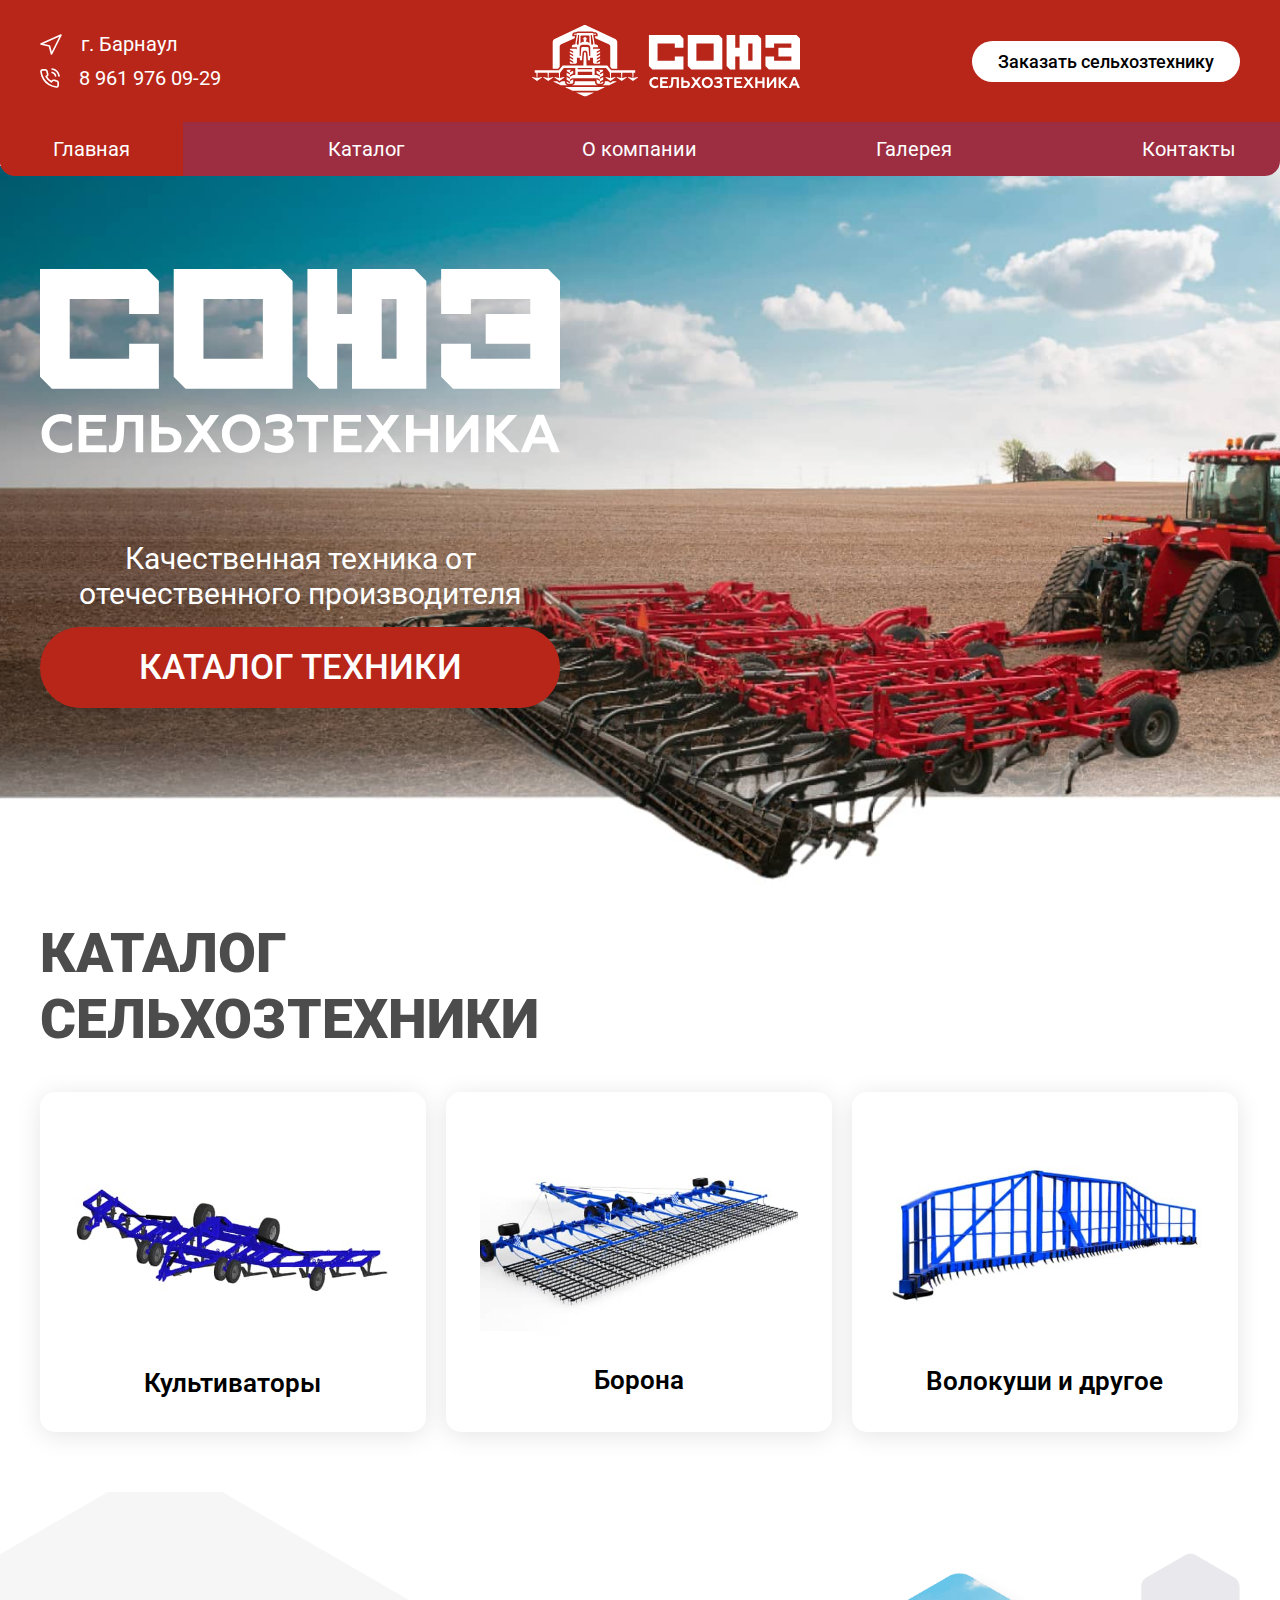
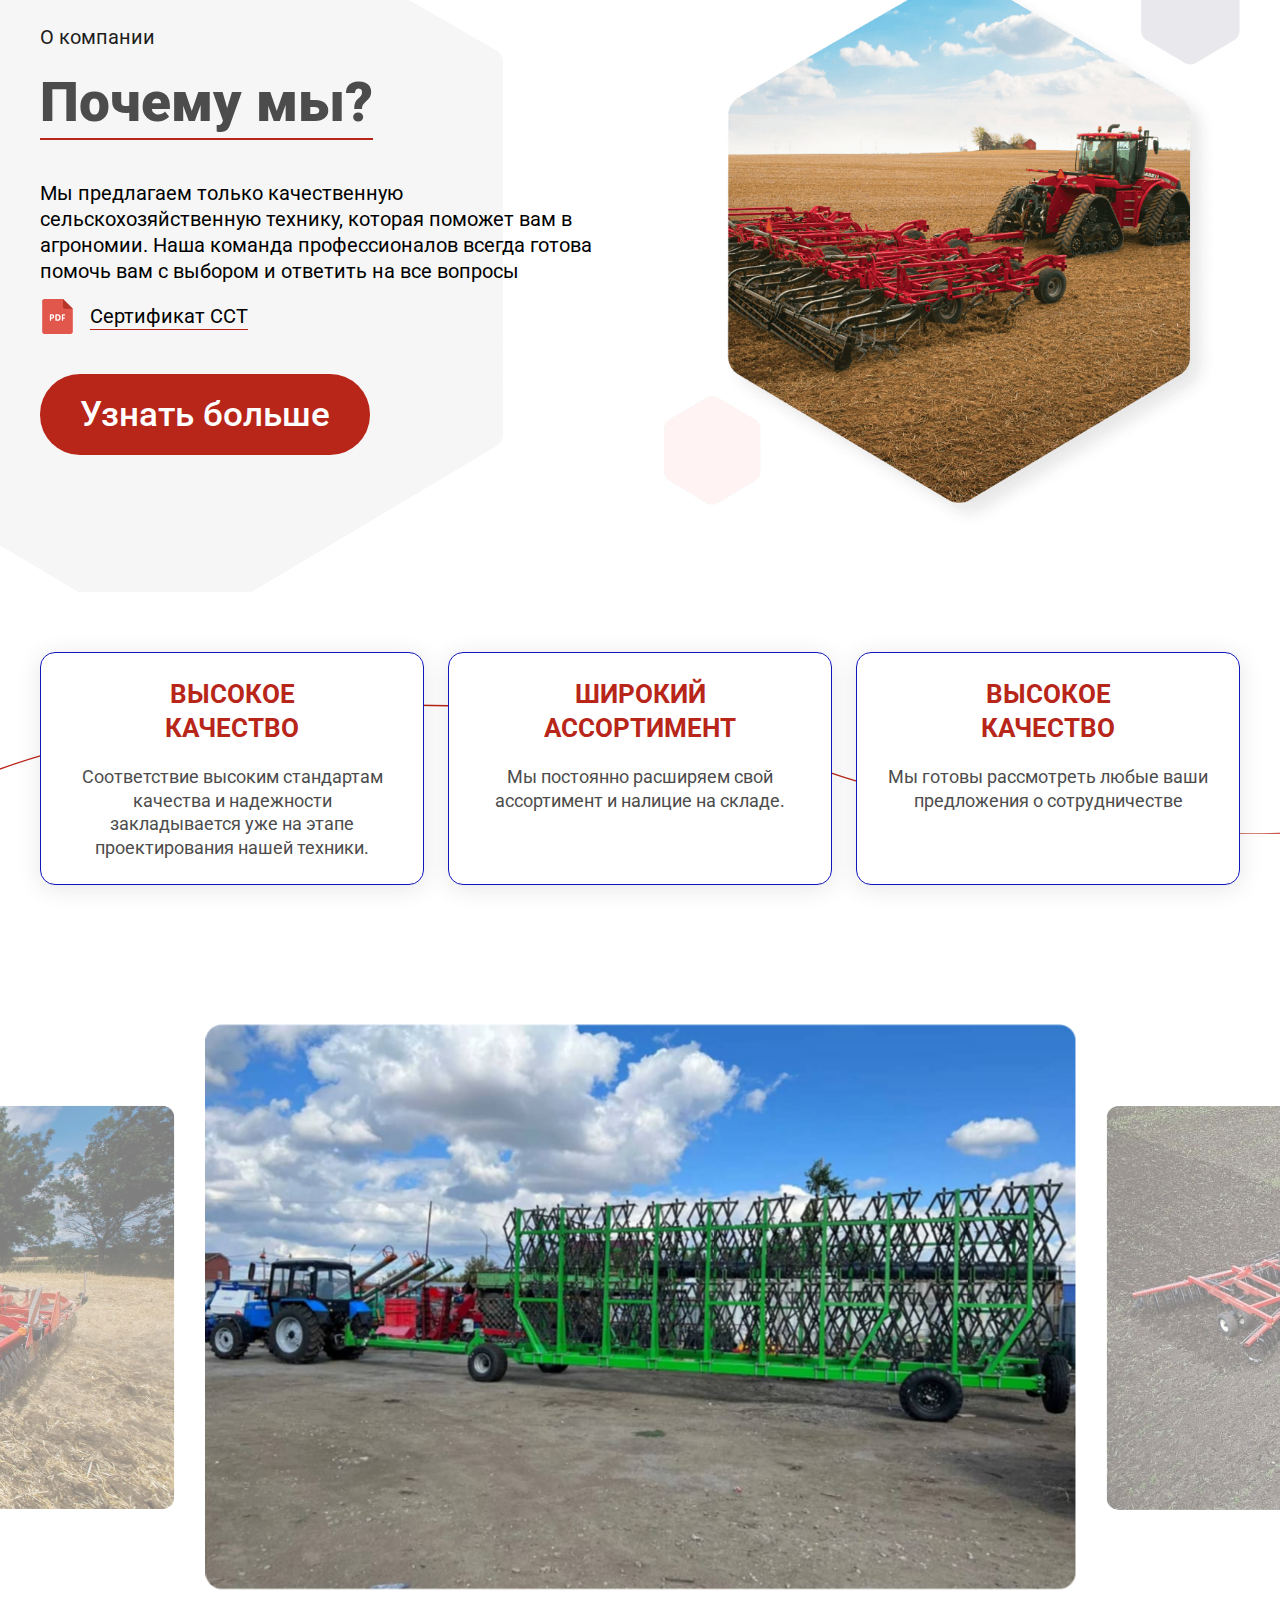
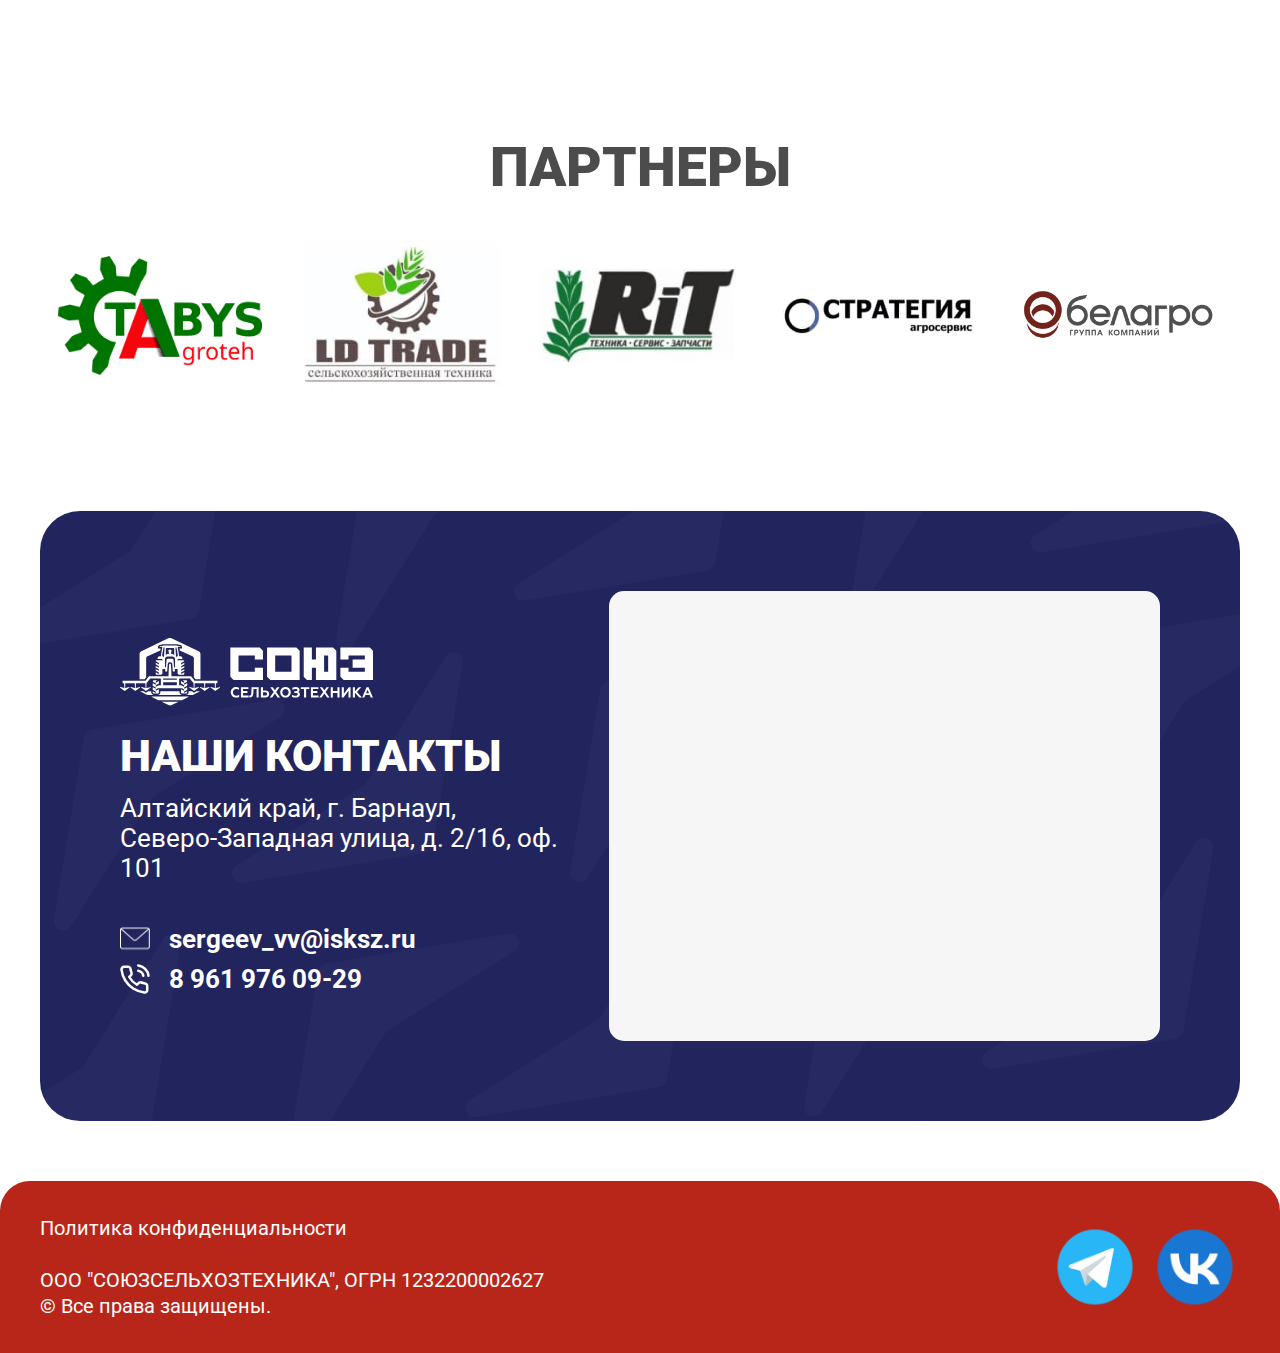
==== commit a2cac694: "link done" ====
--- a/index.html
+++ b/index.html
@@ -35,10 +35,10 @@
         <ul class="header-nav fx-ac fx-jb">
             <li><a href="#" class="header-nav__link active">Главная</a></li>
             <li><a href="./catalog.html" class="header-nav__link">Каталог</a></li>
-            <li><a href="#" class="header-nav__link">О компании</a></li>
-            <li><a href="#" class="header-nav__link">Галерея</a></li>
-            <li><a href="#" class="header-nav__link">Акции</a></li>
-            <li><a href="#" class="header-nav__link">Отзывы</a></li>
+            <li><a href="#about" class="header-nav__link">О компании</a></li>
+            <li><a href="#galery" class="header-nav__link">Галерея</a></li>
+            <!-- <li><a href="#" class="header-nav__link">Акции</a></li>
+            <li><a href="#" class="header-nav__link">Отзывы</a></li> -->
             <li><a href="#contact" class="header-nav__link">Контакты</a></li>
             <li class="mob-show"><button data-modal="modal" class="btn --white">Заказать сельхозтехнику</button></li>
             <li class="mob-show">
@@ -93,7 +93,7 @@
         </div>
     </section>
 
-    <section class="why">
+    <section class="why" id="about">
         <div class="container fx-jb fx-ac">
             <div class="title">
                 <p class="descr">О компании</p>
@@ -132,7 +132,7 @@
         </div>
     </section>
 
-    <div class="galery-slider fx">
+    <div class="galery-slider fx" id="galery">
         <div class="galery-slide">
             <a href="img/g-1.jpg" data-fancybox="g-2">
                 <img src="img/g-1.jpg" alt="i">
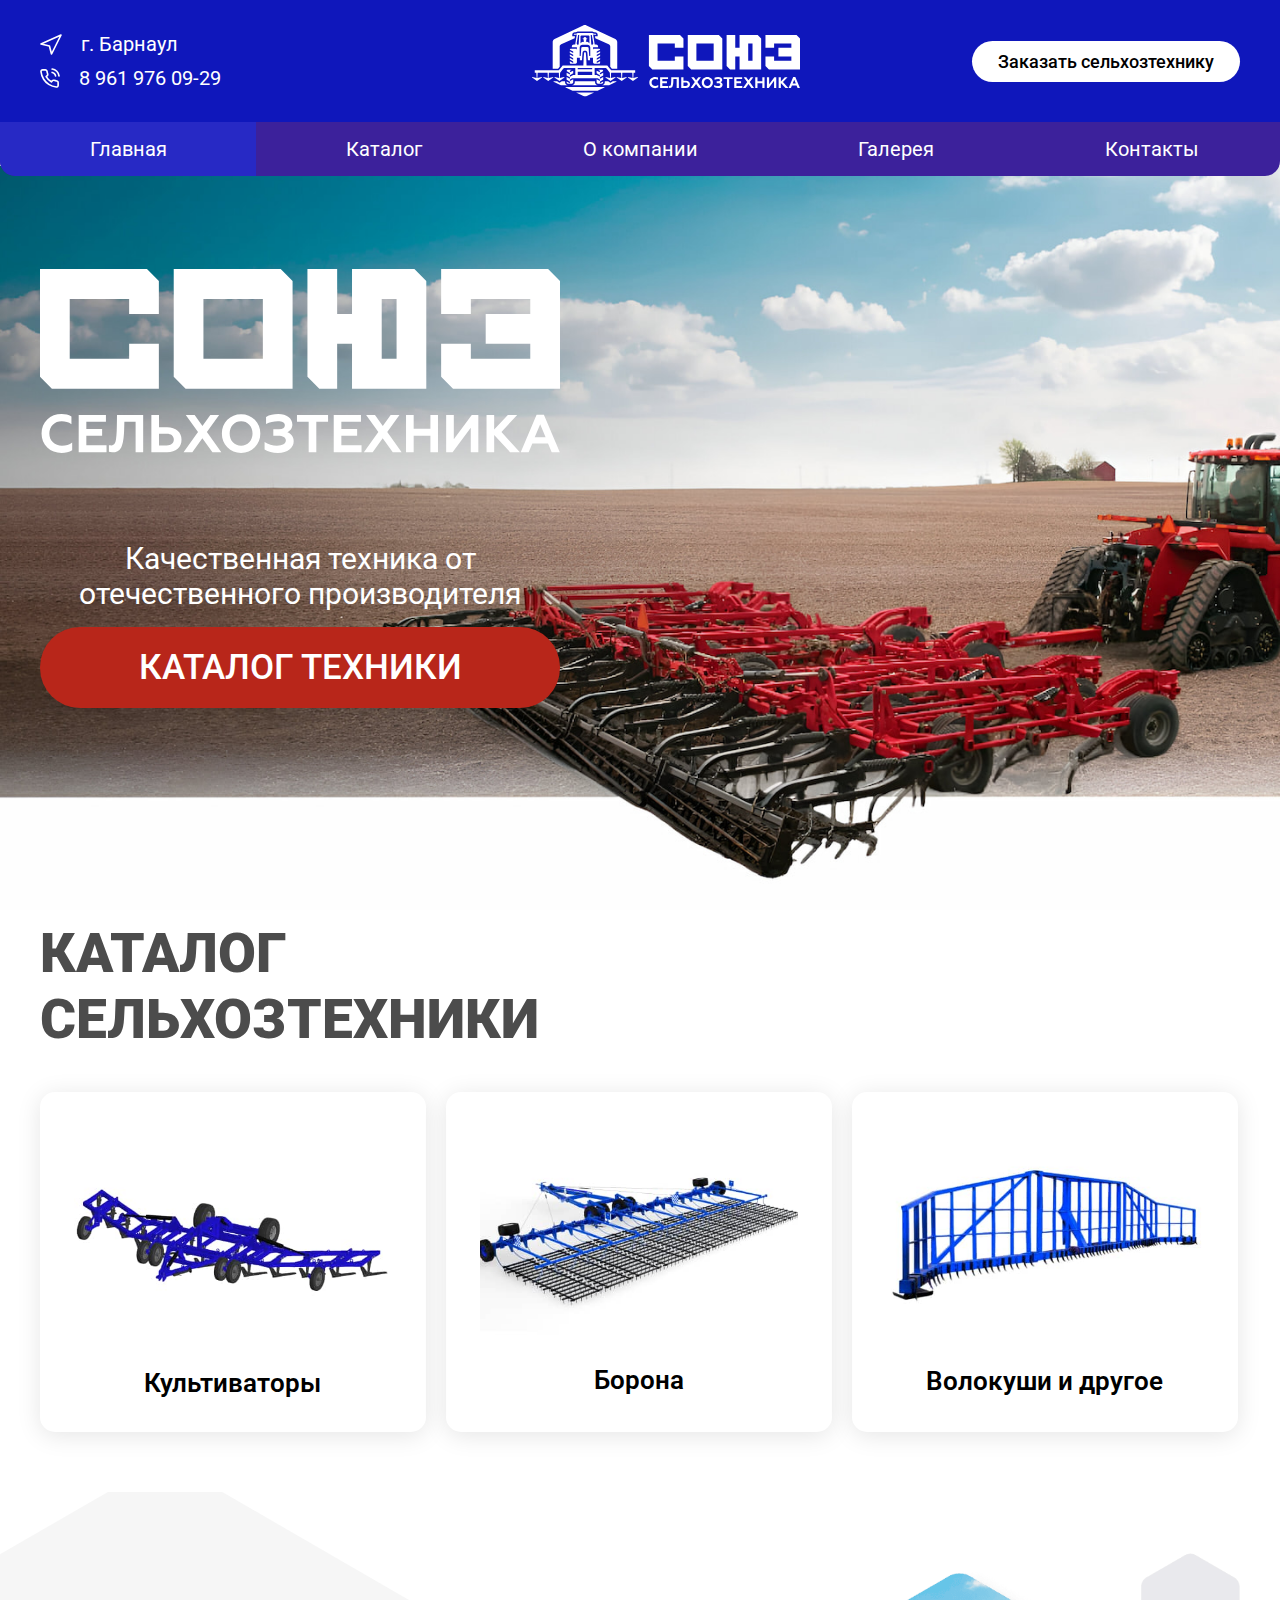
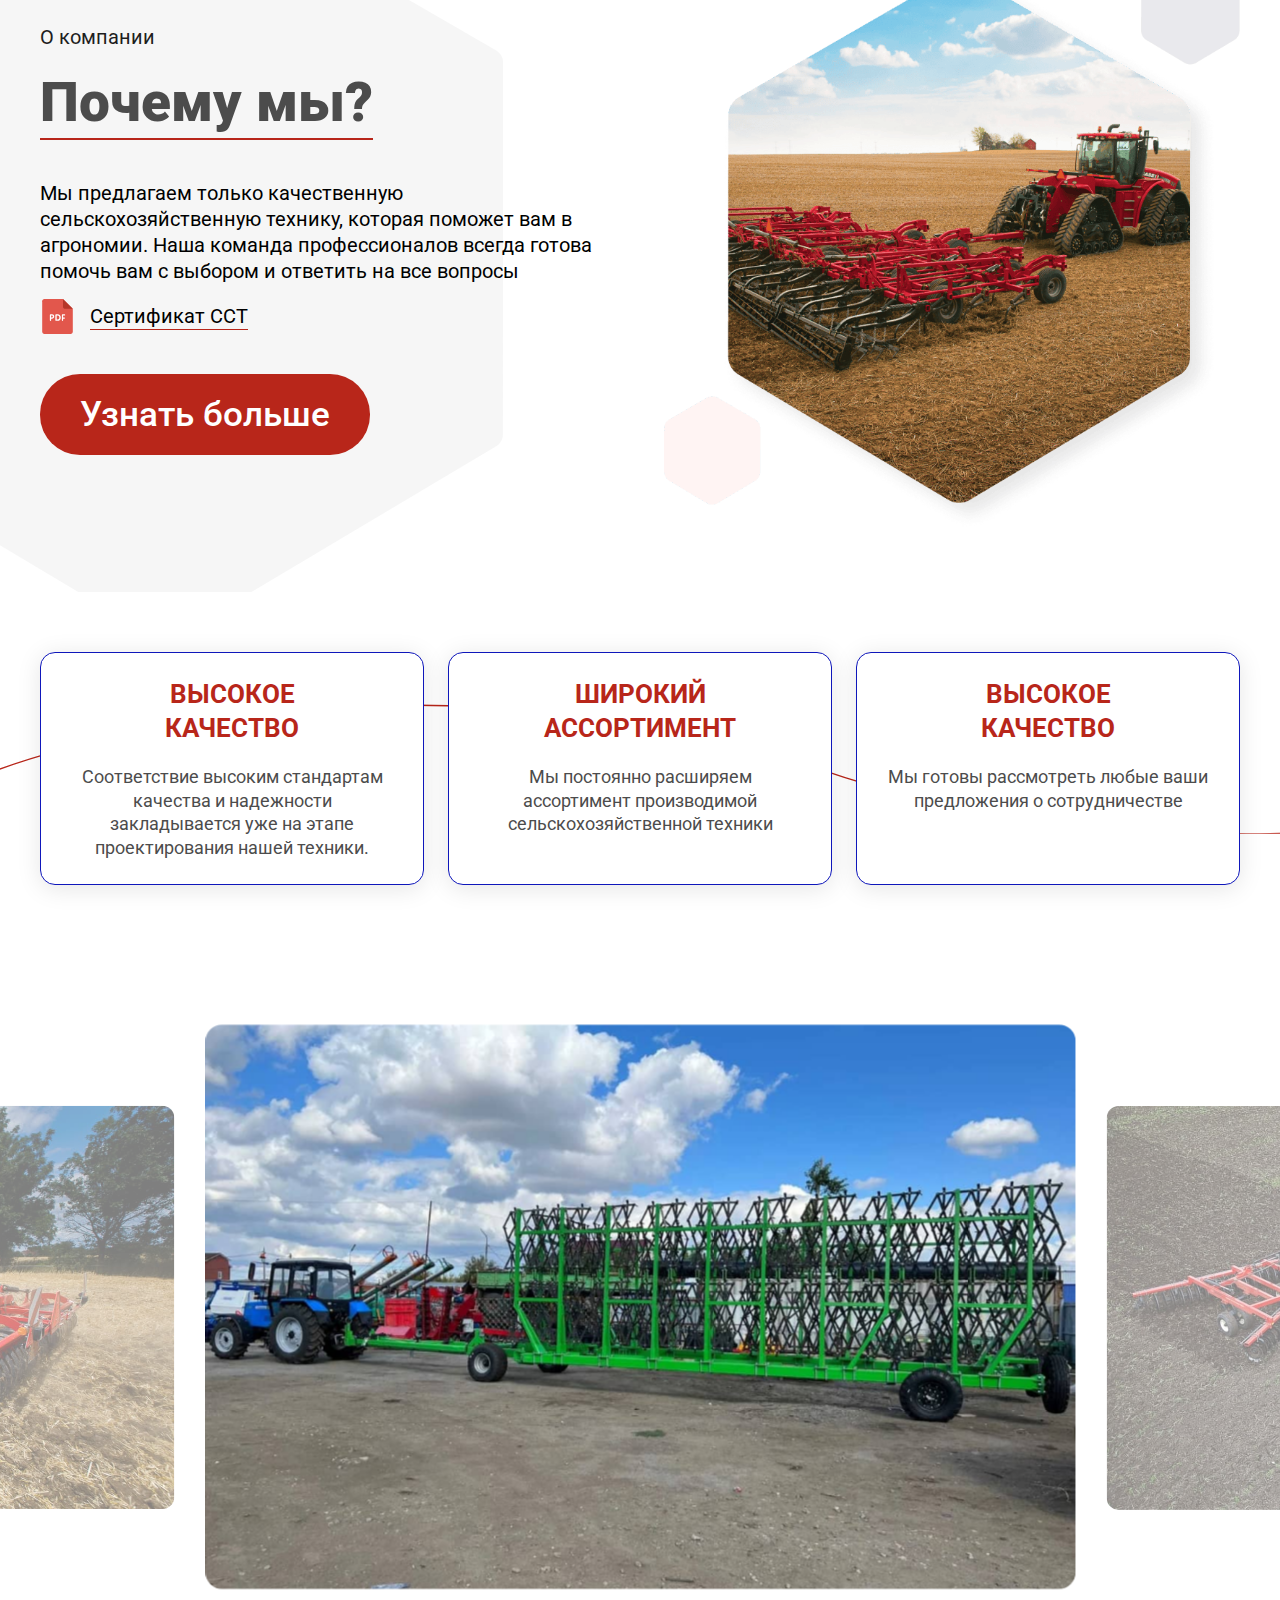
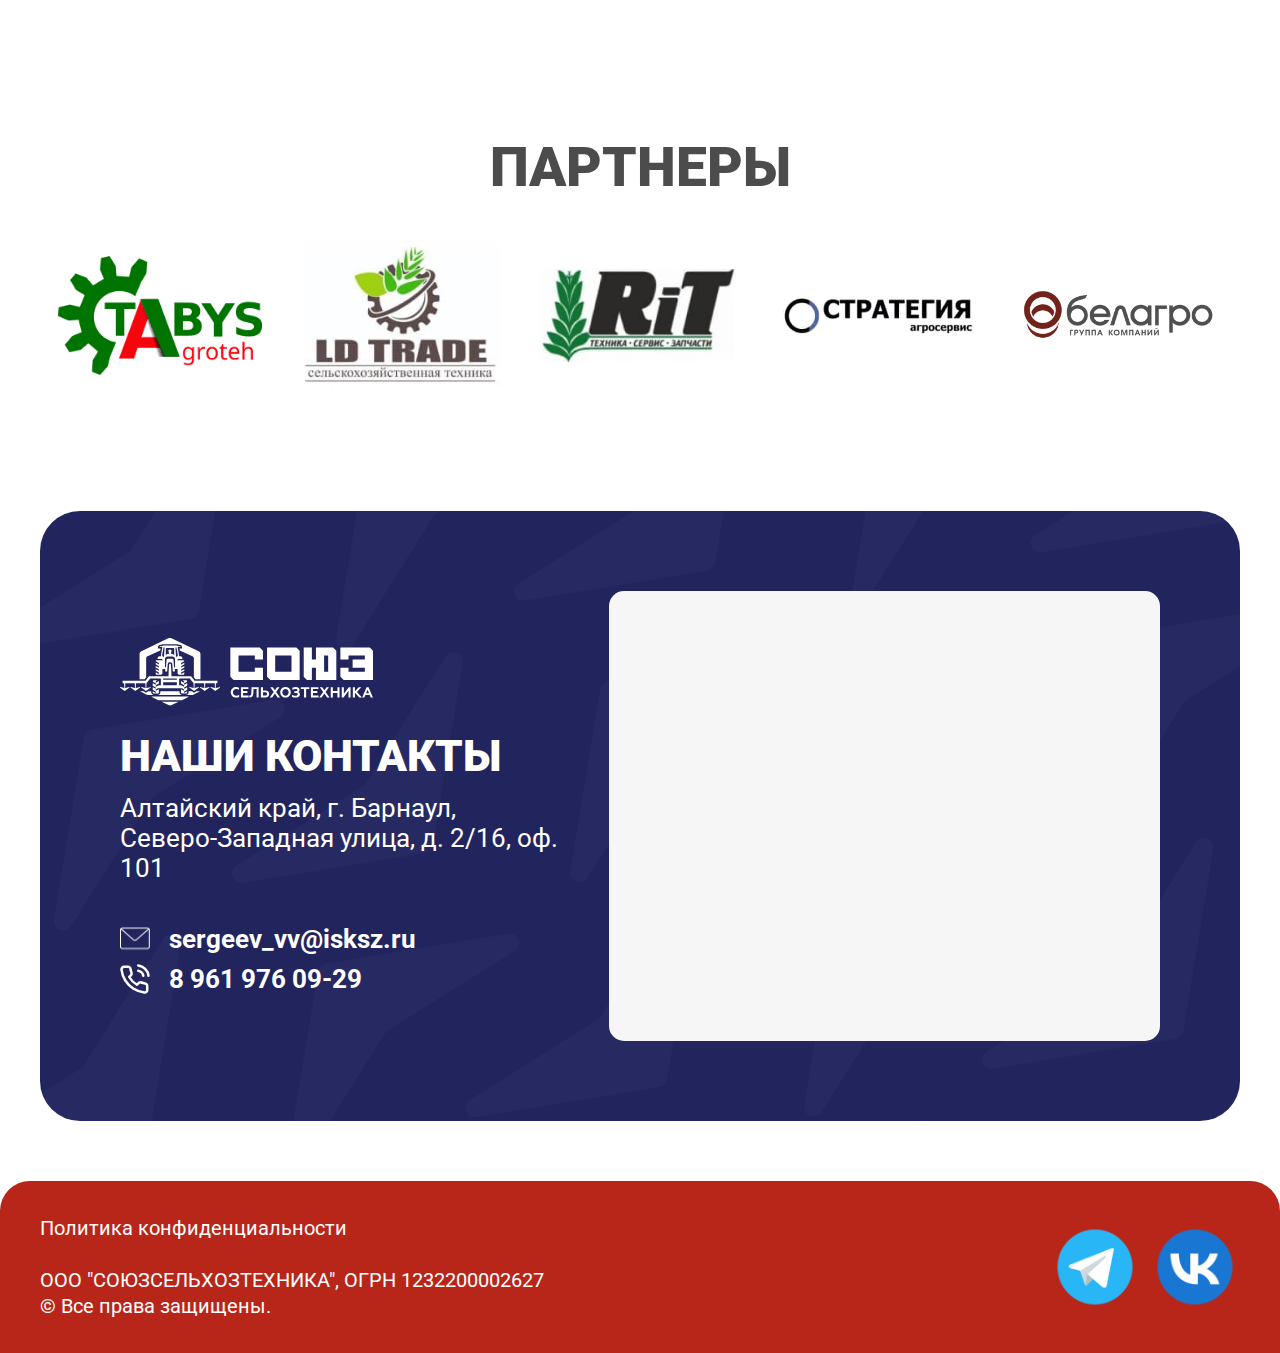
==== commit 240145cf: "all done" ====
--- a/index.html
+++ b/index.html
@@ -10,13 +10,13 @@
     <link
         href="https://fonts.googleapis.com/css2?family=Roboto:ital,wght@0,100;0,300;0,400;0,500;0,700;0,900;1,100;1,300;1,400;1,500;1,700;1,900&display=swap"
         rel="stylesheet">
-    <link rel="stylesheet" href="./css/style.css">
+    <link rel="stylesheet" href="./css/style.css?ver=2">
     <link rel="stylesheet" href="./css/jquery.fancybox.min.css">
 
 </head>
 
 <body class="fx-col">
-    <header class="header">
+    <header class="header --main">
         <div class="header-top fx-ac fx-jb">
             <p class="header-cont">
                 <span class="fx-ac header-cont__item">
@@ -123,7 +123,7 @@
             </div>
             <div class="item">
                 <h3>ШИРОКИЙ <br> АССОРТИМЕНТ</h3>
-                <p>Мы постоянно расширяем свой ассортимент и налицие на складе.</p>
+                <p>Мы постоянно расширяем ассортимент производимой сельскохозяйственной техники</p>
             </div>
             <div class="item">
                 <h3>ВЫСОКОЕ <br> КАЧЕСТВО</h3>
@@ -286,6 +286,7 @@
     </div>
 
     <script src="js/jquery-3.7.1.min.js"></script>
+    <script src="js/jquery.inputmask.min.js"></script>
     <script src="js/slick.min.js"></script>
     <script src="js/script.js"></script>
     <script src="js/jquery.fancybox.min.js"></script>
--- a/css/style.css
+++ b/css/style.css
@@ -1 +1 @@
-html{font-family:sans-serif;-ms-text-size-adjust:100%;-webkit-text-size-adjust:100%}body{margin:0}article,aside,details,figcaption,figure,footer,header,hgroup,main,nav,section,summary{display:block}audio,canvas,progress,video{display:inline-block;vertical-align:baseline}audio:not([controls]){display:none;height:0}[hidden],template{display:none}a{background:rgba(0,0,0,0)}a:active,a:hover{outline:0}abbr[title]{border-bottom:1px dotted}b,strong{font-weight:bold}dfn{font-style:italic}h1{font-size:2em;margin:.67em 0}mark{background:#ff0;color:#000}small{font-size:80%}sub,sup{font-size:75%;line-height:0;position:relative;vertical-align:baseline}sup{top:-0.5em}sub{bottom:-0.25em}img{border:0}svg:not(:root){overflow:hidden}figure{margin:1em 40px}hr{-moz-box-sizing:content-box;-webkit-box-sizing:content-box;box-sizing:content-box;height:0}pre{overflow:auto}code,kbd,pre,samp{font-family:monospace,monospace;font-size:1em}button,input,optgroup,select,textarea{color:inherit;font:inherit;margin:0}button{overflow:visible}button,select{text-transform:none}button,html input[type=button],input[type=reset],input[type=submit]{-webkit-appearance:button;cursor:pointer}button[disabled],html input[disabled]{cursor:default}button::-moz-focus-inner,input::-moz-focus-inner{border:0;padding:0}input{line-height:normal}input[type=checkbox],input[type=radio]{-webkit-box-sizing:border-box;-moz-box-sizing:border-box;box-sizing:border-box;padding:0}input[type=number]::-webkit-inner-spin-button,input[type=number]::-webkit-outer-spin-button{height:auto}input[type=search]{-webkit-appearance:textfield;-moz-box-sizing:content-box;-webkit-box-sizing:content-box;box-sizing:content-box}input[type=search]::-webkit-search-cancel-button,input[type=search]::-webkit-search-decoration{-webkit-appearance:none}legend{border:0;padding:0}textarea{overflow:auto}optgroup{font-weight:bold}table{border-collapse:collapse;border-spacing:0}td,th{padding:0}*{padding:0;margin:0;-webkit-box-sizing:border-box;-moz-box-sizing:border-box;box-sizing:border-box;border:none;outline:none}:root{--padd: 80px;--fz: 22px}html{scroll-behavior:smooth}body{min-height:100vh;color:#000;background-color:#fff;font-family:"Roboto",sans-serif}body.is_active{overflow:hidden}.container{width:100%;max-width:-webkit-calc(1600px + var(--padd) + var(--padd));max-width:-moz-calc(1600px + var(--padd) + var(--padd));max-width:calc(1600px + var(--padd) + var(--padd));margin-left:auto;margin-right:auto;padding:0 var(--padd)}img{max-width:100%}a,button{display:inline-block;text-decoration:none;-webkit-transition:all ease .2s;-o-transition:all ease .2s;-moz-transition:all ease .2s;transition:all ease .2s;background-color:rgba(0,0,0,0)}a:active,button:active{-webkit-transform:scale(0.98);-moz-transform:scale(0.98);-ms-transform:scale(0.98);-o-transform:scale(0.98);transform:scale(0.98)}a img,button img{display:block}strong{font-weight:600}section{padding:60px 0}h2,.h2{font-size:55px;line-height:120%;font-weight:900;color:#4c4c4c;margin:0 0 40px}mark{background-color:#b8261a;color:#000;display:inline-block;padding:2px 8px 4px}.btn{font-size:var(--fz);line-height:28px;line-height:100%;font-weight:500;text-align:center;color:#fff;display:inline-block;-webkit-border-radius:40px;-moz-border-radius:40px;border-radius:40px;background-color:#b8261a;padding:12px 32px 11px;position:relative;z-index:1;overflow:hidden;-webkit-transition:.3s ease all;-o-transition:.3s ease all;-moz-transition:.3s ease all;transition:.3s ease all}.btn:hover{background-color:rgba(184,38,26,.8)}.btn.--lg{font-size:35px;padding:23px 40px}.btn.--white{color:#000;background-color:#fff}.btn.--white:hover{background-color:rgba(255,255,255,.8)}@media screen and (max-width: 1500px){.btn{font-size:18px}}input{width:100%;display:block;height:50px;border:1px solid #c8c8c8;-webkit-border-radius:60px;-moz-border-radius:60px;border-radius:60px;padding:0 20px}input::-webkit-input-placeholder{color:#dadada}input:-moz-placeholder{color:#dadada}input::-moz-placeholder{color:#dadada}input:-ms-input-placeholder{color:#dadada}input::-ms-input-placeholder{color:#dadada}input::placeholder{color:#dadada}.fx,.fx-w,.fx-ac,.fx-as,.fx-col,.fx-jb,.fx-ae{display:-webkit-box;display:-webkit-flex;display:-moz-box;display:-ms-flexbox;display:flex}.fx-col{-webkit-box-orient:vertical;-webkit-box-direction:normal;-webkit-flex-direction:column;-moz-box-orient:vertical;-moz-box-direction:normal;-ms-flex-direction:column;flex-direction:column}.fx-w{-webkit-flex-wrap:wrap;-ms-flex-wrap:wrap;flex-wrap:wrap}.fx-as{-webkit-box-align:start;-webkit-align-items:flex-start;-moz-box-align:start;-ms-flex-align:start;align-items:flex-start}.fx-ac{-webkit-box-align:center;-webkit-align-items:center;-moz-box-align:center;-ms-flex-align:center;align-items:center}.fx-jc{-webkit-box-pack:center;-webkit-justify-content:center;-moz-box-pack:center;-ms-flex-pack:center;justify-content:center}.fx-jb{-webkit-box-pack:justify;-webkit-justify-content:space-between;-moz-box-pack:justify;-ms-flex-pack:justify;justify-content:space-between}.fx-ae{-webkit-box-align:end;-webkit-align-items:end;-moz-box-align:end;-ms-flex-align:end;align-items:end}.link{width:-webkit-fit-content;width:-moz-fit-content;width:fit-content;gap:15px;color:#000;margin-top:15px}.link img{max-width:35px}.link span{display:inline-block;border-bottom:1px solid #b8261a}@media screen and (max-width: 1000px){.mob-hide{display:none !important}}@media screen and (min-width: 1000px){.mob-show{display:none !important}}@media screen and (max-width: 1500px){:root{--padd: 40px;--fz: 20px}.btn{padding:12px 26px 11px}}@media screen and (max-width: 1000px){:root{--padd: 15px;--fz: 20px}h2,.h2{font-size:38px}}@media screen and (max-width: 720px){section{padding:25px 0}.btn{font-size:18px;padding:10px 20px}.btn.--lg{padding:10px 20px;font-size:17px}h2,.h2{font-size:24px;text-align:center;margin-bottom:25px}}.slick-slider{position:relative;display:block;-webkit-box-sizing:border-box;-moz-box-sizing:border-box;box-sizing:border-box;-webkit-touch-callout:none;-webkit-user-select:none;-moz-user-select:none;-ms-user-select:none;user-select:none;-ms-touch-action:pan-y;touch-action:pan-y;-webkit-tap-highlight-color:rgba(0,0,0,0)}.slick-list{position:relative;overflow:hidden;display:block;margin:0;padding:0}.slick-list:focus{outline:none}.slick-list.dragging{cursor:pointer;cursor:hand}.slick-slider{width:100%;position:relative;left:0}.slick-slider .slick-track,.slick-slider .slick-list{-webkit-transform:translate3d(0, 0, 0);-moz-transform:translate3d(0, 0, 0);-ms-transform:translate3d(0, 0, 0);-o-transform:translate3d(0, 0, 0);transform:translate3d(0, 0, 0)}.slick-track{position:relative;left:0;top:0;display:block;margin-left:auto;margin-right:auto}.slick-track:before,.slick-track:after{content:"";display:table}.slick-track:after{clear:both}.slick-loading .slick-track{visibility:hidden}.slick-slide{float:left;height:100%;margin:0;min-height:1px;-webkit-transition:all ease .3s;-o-transition:all ease .3s;-moz-transition:all ease .3s;transition:all ease .3s}.slick-slide img{display:block}.slick-slide.slick-loading img{display:none;display:none}.slick-slide.dragging img{pointer-events:none}.slick-initialized .slick-slide{display:block}.slick-loading .slick-slide{visibility:hidden}.slick-vertical .slick-slide{display:block;height:auto}.slick-arrow.slick-hidden{display:none}.slick-arrow{width:40px;height:40px;font-size:0;color:rgba(0,0,0,0);position:absolute;z-index:9999;top:40%;-webkit-transform:translateY(-50%) !important;-moz-transform:translateY(-50%) !important;-ms-transform:translateY(-50%) !important;-o-transform:translateY(-50%) !important;transform:translateY(-50%) !important;border:none;background-color:#eee;background-image:url("../img/slick_arrow.svg");background-repeat:no-repeat;background-position:center center;-webkit-background-size:50% auto;-moz-background-size:50% auto;-o-background-size:50% auto;background-size:50% auto;-webkit-border-radius:50px;-moz-border-radius:50px;border-radius:50px}.slick-arrow::before{display:none}.slick-prev{left:0;-webkit-transform:scaleX(-1) translateY(-50%) !important;-moz-transform:scaleX(-1) translateY(-50%) !important;-ms-transform:scaleX(-1) translateY(-50%) !important;-o-transform:scaleX(-1) translateY(-50%) !important;transform:scaleX(-1) translateY(-50%) !important}.slick-next{right:0}.slick-dots{display:-webkit-box;display:-webkit-flex;display:-moz-box;display:-ms-flexbox;display:flex;-webkit-box-align:center;-webkit-align-items:center;-moz-box-align:center;-ms-flex-align:center;align-items:center;-webkit-box-pack:center;-webkit-justify-content:center;-moz-box-pack:center;-ms-flex-pack:center;justify-content:center;list-style:none;padding-top:40px}.slick-dots li{padding:4px;font-size:0}.slick-dots button{width:10px;height:10px;-webkit-border-radius:50%;-moz-border-radius:50%;border-radius:50%;font-size:0;margin:0;background-color:rgba(0,0,0,.1)}.slick-dots .slick-active button{background-color:#000}.slick-disabled{cursor:no-drop;pointer-events:none;opacity:.5}@media screen and (max-width: 1100px){.slick-arrow{width:30px;height:30px}}.modal{display:none;position:fixed;top:0;left:0;height:100%;width:100%;z-index:9999999999;background-color:rgba(0,0,0,.6);padding:0;-webkit-box-sizing:border-box;-moz-box-sizing:border-box;box-sizing:border-box}.modal-content{width:94%;min-height:100px;max-height:98%;display:block;position:absolute;top:50%;left:50%;-webkit-transform:translate(-50%, -50%);-moz-transform:translate(-50%, -50%);-ms-transform:translate(-50%, -50%);-o-transform:translate(-50%, -50%);transform:translate(-50%, -50%);background-color:#fff;max-width:613px;overflow-y:scroll;color:#000;text-align:left;-webkit-border-radius:24px;-moz-border-radius:24px;border-radius:24px;-ms-overflow-style:none;scrollbar-width:none}.modal-content::-webkit-scrollbar{display:none;width:0;height:0}.modal .h2{font-size:32px;padding:30px 40px 25px;color:#fff;background-color:#b8261a;text-align:left;margin-bottom:30px}.modal p{font-size:18px;padding:0 40px;line-height:130%;margin:0 0 15px}.modal label{display:block;width:100%;margin-bottom:5px;color:#4c4c4c;opacity:.8}.modal .btn{width:49%}.modal .inp-wrap{display:block;width:49%}.modal .inp-wrap.checkbox label{position:relative;z-index:1;padding-left:34px}.modal .inp-wrap.checkbox label::before{content:"";display:block;width:20px;height:20px;border:1px solid #c8c8c8;position:absolute;top:2px;left:0;-webkit-border-radius:2px;-moz-border-radius:2px;border-radius:2px;background-repeat:no-repeat;background-position:center center;-webkit-background-size:contain;-moz-background-size:contain;-o-background-size:contain;background-size:contain}.modal .inp-wrap.checkbox input{display:none}.modal .inp-wrap.checkbox input:checked~label::before{background-image:url("../img/check.svg");border-color:#b8261a;background-color:#b8261a}.modal form{padding:0 40px 50px;gap:20px 0}.modal-close{position:absolute;top:15px;right:26px;font-weight:300;font-size:50px;line-height:120%;color:#fff;z-index:999;width:36px}@media screen and (max-width: 720px){.modal-close{top:10px;right:20px;font-size:40px}.modal label{font-size:14px;margin-bottom:2px}.modal .h2{padding:25px 30px 20px;font-size:24px;margin-bottom:20px}.modal p{font-size:16px;padding:0 30px}.modal form{display:block;padding:0 30px 35px}.modal .inp-wrap{margin-bottom:15px}.modal .btn{min-height:50px}.modal .btn,.modal .inp-wrap{width:100%}}.header{width:100%;color:#fff;position:relative;z-index:9999}.header a{color:#fff}.header .logo{max-width:21vw}.header-top{background-color:#b8261a;padding:25px var(--padd)}.header-nav{background-color:#9d2e42;text-align:center;-webkit-border-radius:0 0 15px 15px;-moz-border-radius:0 0 15px 15px;border-radius:0 0 15px 15px;overflow:hidden;list-style:none}.header-nav li{width:14.28%}.header-nav__link{display:block;width:100%;padding:15px;font-size:var(--fz)}@media screen and (min-width: 1000px){.header-nav__link.active,.header-nav__link:hover{background-color:#b8261a}}.header-cont{display:block;width:317px}.header-cont img{-webkit-filter:brightness(10);filter:brightness(10)}.header-cont__item{gap:19px;font-size:var(--fz)}.header-cont a:hover{text-decoration:underline}.header-cont__item{margin-bottom:15px}.header-cont__item:last-child{margin-bottom:0}.header .btn__menu{display:none}@media screen and (max-width: 1500px){.header-cont{width:320px}.header-cont__item{margin-bottom:10px}}@media screen and (max-width: 1000px){.header-top{min-height:70px;padding:15px var(--padd)}.header-top .btn{display:none}.header .logo{max-width:147px}.header-cont{display:none}.header-cont__item{width:100%;font-size:18px;max-width:390px;text-align:left;margin:0 auto;padding:6px 0}.header-cont img{-webkit-filter:brightness(0);filter:brightness(0)}.header-cont a{color:#4c4c4c}.header .btn{margin:0 20px 0 auto}.header .btn__menu{z-index:9999;display:inline-block;position:relative;width:30px;height:30px;margin:0}.header .btn__menu span{position:absolute;top:50%;left:0;margin-top:-1px;display:block;width:100%;height:2px;-webkit-transition:all ease .3s;-o-transition:all ease .3s;-moz-transition:all ease .3s;transition:all ease .3s;background-color:#fff}.header .btn__menu span::after,.header .btn__menu span::before{content:"";display:block;width:100%;height:2px;background-color:#fff;position:absolute;top:10px;right:0;-webkit-transition:all ease .3s;-o-transition:all ease .3s;-moz-transition:all ease .3s;transition:all ease .3s}.header .btn__menu span::before{top:-10px;left:0}.header .btn__menu.is_active span{-webkit-transform:rotate(-45deg);-moz-transform:rotate(-45deg);-ms-transform:rotate(-45deg);-o-transform:rotate(-45deg);transform:rotate(-45deg)}.header .btn__menu.is_active span::before{background-color:rgba(0,0,0,0)}.header .btn__menu.is_active span::after{top:50%;-webkit-transform:rotate(-90deg);-moz-transform:rotate(-90deg);-ms-transform:rotate(-90deg);-o-transform:rotate(-90deg);transform:rotate(-90deg)}.header-nav{position:fixed;top:70px;left:0;z-index:999;width:100%;height:-webkit-calc(100% - 70px);height:-moz-calc(100% - 70px);height:calc(100% - 70px);background-color:#fff;display:block;padding:24px 20px;color:#4c4c4c;-webkit-transition:all ease .3s;-o-transition:all ease .3s;-moz-transition:all ease .3s;transition:all ease .3s;-webkit-transform:translateX(110%);-moz-transform:translateX(110%);-ms-transform:translateX(110%);-o-transform:translateX(110%);transform:translateX(110%);overflow-y:scroll}.header-nav::-webkit-scrollbar{display:none}.header-nav li{width:100%}.header-nav__link,.header-nav a{padding:10px;color:#4c4c4c;width:100%;font-size:20px}.header-nav .btn.--white{color:#fff;background-color:#b8261a;padding:15px 30px;margin:15px auto 20px}.header-nav.is_active{-webkit-transform:translateX(0);-moz-transform:translateX(0);-ms-transform:translateX(0);-o-transform:translateX(0);transform:translateX(0)}}.footer{color:#fff;-webkit-border-radius:30px 30px 0 0;-moz-border-radius:30px 30px 0 0;border-radius:30px 30px 0 0;background-color:#b8261a;padding:34px var(--padd);margin-top:auto}.footer__text{font-size:var(--fz);line-height:130%}.footer a{color:#fff}.footer a:hover{text-decoration:underline}.footer .soc{gap:10px}.footer .soc img{max-width:90px}@media screen and (max-width: 1500px){.footer img{max-width:90px}}@media screen and (max-width: 700px){.footer{padding:18px 20px;-webkit-border-radius:15px 15px 0 0;-moz-border-radius:15px 15px 0 0;border-radius:15px 15px 0 0}.footer__text{font-size:12px}.footer img{width:50px;height:50px}}.main{position:relative;z-index:1;padding:0 0 8vw;top:-10px}.main__head{margin:0 0 84px;width:100%}.main__bg{position:absolute;top:0;left:0;width:100%;height:100%;-o-object-fit:cover;object-fit:cover;-o-object-position:center bottom;object-position:center bottom;z-index:-111}.main .content{width:520px;max-width:70%}.main .container{padding:8vw var(--padd) 7.5vw}.main__text{font-size:30px;text-align:center;color:#fff;margin-bottom:16px}.main .btn{width:100%;max-width:520px}@media screen and (max-width: 720px){.main .container{padding:13vw var(--padd) 14.5vw}.main__head{margin-bottom:30px}.main__text{font-size:16px}}.cat{padding-top:0}.cat-wrap{gap:50px}.cat .item{text-align:center;width:-webkit-calc(33.33% - 34px);width:-moz-calc(33.33% - 34px);width:calc(33.33% - 34px);padding:34px;-webkit-border-radius:15px;-moz-border-radius:15px;border-radius:15px;-webkit-box-shadow:0px 3.97px 25px 0px rgba(0,0,0,.1);-moz-box-shadow:0px 3.97px 25px 0px rgba(0,0,0,.1);box-shadow:0px 3.97px 25px 0px rgba(0,0,0,.1);color:#000}.cat .item img{display:block;width:100%;margin:0 0 20px}.cat .item h3{font-weight:600;font-size:34px;margin:0}.cat--main{padding:78px 0}.cat--main .h2{text-align:center}.cat--main .cat-wrap{padding-bottom:60px}.cat--main .cat-wrap:last-of-type{padding-bottom:0}.cat .subheading{font-size:30px;margin:0 0 30px;color:#4c4c4c}@media screen and (max-width: 1500px){.cat-wrap{gap:20px}.cat .item{width:-webkit-calc(33.33% - 14px);width:-moz-calc(33.33% - 14px);width:calc(33.33% - 14px)}.cat .item h3{font-size:26px}}@media screen and (max-width: 1000px){.cat-wrap{gap:20px}.cat .item{width:-webkit-calc(50% - 10px);width:-moz-calc(50% - 10px);width:calc(50% - 10px);padding:10px 10px 30px}.cat .item img{margin-bottom:12px}}@media screen and (max-width: 720px){.cat .subheading{text-align:left;font-size:20px;margin-bottom:15px}.cat-wrap{gap:15px 10px}.cat .item{width:-webkit-calc(50% - 5px);width:-moz-calc(50% - 5px);width:calc(50% - 5px);-webkit-border-radius:8px;-moz-border-radius:8px;border-radius:8px;padding:10px 10px 15px}.cat .item h3{font-size:14px}.cat--main{padding:38px 0 60px}.cat--main .cat-wrap{padding-bottom:40px}}.why{overflow:hidden}@media screen and (min-width: 1000px){.why .title{position:relative;z-index:1}.why .title::before{content:"";pointer-events:none;display:block;width:120%;height:180%;position:absolute;z-index:-11;top:52%;left:24%;-webkit-transform:translate(-50%, -50%);-moz-transform:translate(-50%, -50%);-ms-transform:translate(-50%, -50%);-o-transform:translate(-50%, -50%);transform:translate(-50%, -50%);background-repeat:no-repeat;background-position:center center;-webkit-background-size:contain;-moz-background-size:contain;-o-background-size:contain;background-size:contain;background-image:url("../img/vec-bg.svg")}}.why .descr{font-size:20px;color:#1e1e1e;margin:0 0 20px}.why h2{width:-webkit-fit-content;width:-moz-fit-content;width:fit-content;padding-bottom:3px;border-bottom:2px solid #b8261a}.why .text{font-size:26px;line-height:130%;margin:0 0 40px}.why .title,.why__img{width:48%}@media screen and (max-width: 1500px){.why .text{font-size:20px}}@media screen and (max-width: 1000px){.why h2,.why .descr{margin-left:auto;margin-right:auto;text-align:center}.why .text{text-align:center}.why__img{width:100%;display:block}.why .btn{display:block}.why .title{width:100%;max-width:600px;margin:0 auto}}@media screen and (max-width: 720px){.why .descr{font-size:14px;margin-bottom:8px}.why .text{font-size:16px;margin-bottom:20px}}.features{background-repeat:no-repeat;background-position:center center;-webkit-background-size:contain;-moz-background-size:contain;-o-background-size:contain;background-size:contain;background-image:url("../img/line.svg")}.features .item{border:1px solid #0f17bb;padding:40px;-webkit-border-radius:15px;-moz-border-radius:15px;border-radius:15px;width:30%;text-align:center;background-color:#fff;-webkit-box-shadow:0px 3.97px 25px 0px rgba(0,0,0,.1);-moz-box-shadow:0px 3.97px 25px 0px rgba(0,0,0,.1);box-shadow:0px 3.97px 25px 0px rgba(0,0,0,.1)}.features .item h3{font-size:36px;color:#b8261a;line-height:130%;margin-bottom:20px}.features .item p{font-size:22px;line-height:130%;color:#4c4c4c}@media screen and (max-width: 1500px){.features .item{padding:25px;width:32%}.features .item h3{font-size:26px}.features .item p{font-size:18px}}@media screen and (max-width: 1000px){.features .container{gap:30px 6%}.features .item{width:47%;margin:0 auto}}@media screen and (max-width: 720px){.features{background-image:url("../img/line-mob.svg");-webkit-background-size:cover;-moz-background-size:cover;-o-background-size:cover;background-size:cover}.features .container{gap:24px 6%}.features .item{width:100%}.features .item h3{margin-bottom:14px}.features .item h3 br{display:none}}.galery{text-align:center;overflow:hidden}.galery h2{margin-bottom:32px}.galery-slide{width:75vw;max-width:777px;padding:110px 0}@media screen and (max-width: 720px){.galery-slide{padding:60px 0}}@media screen and (max-width: 720px){.galery-slide{padding:40px 0}}.galery-slider{max-width:1920px;margin:0 auto}.galery-slider img{margin:0 auto;display:block;-webkit-border-radius:15px;-moz-border-radius:15px;border-radius:15px}.galery-slider .slick-slide{-webkit-transition:-webkit-transform .3;transition:-webkit-transform .3;-o-transition:-o-transform .3;-moz-transition:transform .3, -moz-transform .3;transition:transform .3;transition:transform .3, -webkit-transform .3, -moz-transform .3, -o-transform .3}.galery-slider .slick-track{display:-webkit-box !important;display:-webkit-flex !important;display:-moz-box !important;display:-ms-flexbox !important;display:flex !important;-webkit-box-align:center;-webkit-align-items:center;-moz-box-align:center;-ms-flex-align:center;align-items:center}.galery-slider .slick-slide,.galery-slider .slick-slide[aria-hidden=true]:not(.slick-cloned)~.slick-cloned[aria-hidden=true]{-webkit-transform:scale(0.8);-moz-transform:scale(0.8);-ms-transform:scale(0.8);-o-transform:scale(0.8);transform:scale(0.8);opacity:.5}.galery-slider .slick-center,.galery-slider .slick-slide[aria-hidden=true]:not([tabindex="-1"])+.slick-cloned[aria-hidden=true]{-webkit-transform:scale(1.12);-moz-transform:scale(1.12);-ms-transform:scale(1.12);-o-transform:scale(1.12);transform:scale(1.12);opacity:1}@media screen and (max-width: 720px){.galery-slider .slick-slide,.galery-slider .slick-slide[aria-hidden=true]:not(.slick-cloned)~.slick-cloned[aria-hidden=true]{-webkit-transform:scale(0.8);-moz-transform:scale(0.8);-ms-transform:scale(0.8);-o-transform:scale(0.8);transform:scale(0.8)}.galery-slider .slick-center,.galery-slider .slick-slide[aria-hidden=true]:not([tabindex="-1"])+.slick-cloned[aria-hidden=true]{-webkit-transform:scale(1.11);-moz-transform:scale(1.11);-ms-transform:scale(1.11);-o-transform:scale(1.11);transform:scale(1.11)}}.partners{text-align:center}.partners img{width:17%;display:block;max-height:170px;-o-object-position:center center;object-position:center center;-o-object-fit:contain;object-fit:contain;margin:0 auto}@media screen and (max-width: 1000px){.partners-wrap{overflow-x:scroll;gap:32px;width:100vw;position:relative;z-index:1;left:-webkit-calc(0px - var(--padd));left:-moz-calc(0px - var(--padd));left:calc(0px - var(--padd));padding:0 var(--padd)}.partners-wrap::-webkit-scrollbar{display:none}.partners img{width:32vw}}.contacts-box{padding:80px;-webkit-border-radius:40px;-moz-border-radius:40px;border-radius:40px;background-color:rgba(9,12,75,.9);color:#fff;background-repeat:no-repeat;background-position:center center;-webkit-background-size:cover;-moz-background-size:cover;-o-background-size:cover;background-size:cover;background-image:url("../img/patern.svg")}.contacts-box *{color:#fff}.contacts-box .logo{width:100%;max-width:54%;margin-bottom:20px}.contacts-box .title{width:45%}.contacts-box iframe{-webkit-border-radius:15px;-moz-border-radius:15px;border-radius:15px;background-color:#f6f6f6;width:53%;min-height:450px;margin-left:auto}.contacts-box .text{font-size:26px;margin-bottom:40px}.contacts-box .header-cont{display:block !important}.contacts-box .header-cont__item{font-weight:bold;font-size:26px}.contacts-box .header-cont__item img{width:30px}.contacts-box h2{font-size:44px;margin-bottom:10px}@media screen and (max-width: 1200px){.contacts-box{padding:30px}.contacts-box .logo{max-width:68%}}@media screen and (max-width: 1000px){.contacts-box .header-cont a{color:#fff}.contacts-box .header-cont img{-webkit-filter:brightness(10);filter:brightness(10)}}@media screen and (max-width: 900px){.contacts-box{display:block;padding:20px;-webkit-border-radius:15px;-moz-border-radius:15px;border-radius:15px}.contacts-box .title{width:100%}.contacts-box .logo{margin-bottom:10px}.contacts-box h2{font-size:26px;text-align:left}.contacts-box .text{font-size:18px;margin-bottom:10px}.contacts-box iframe{margin-top:20px;-webkit-border-radius:10px;-moz-border-radius:10px;border-radius:10px;width:100%;min-height:400px}.contacts-box .header-cont{width:100%}.contacts-box .header-cont__item{gap:11px;font-size:20px}.contacts-box .header-cont__item img{width:25px}}.card{padding:60px 0}.card .h2{text-align:center}.card-wrap{gap:50px}.card-slider{margin:0 0 15px;padding:30px}.card-slider,.card-nav{-webkit-box-shadow:0px 3px 15px 0px rgba(0,0,0,.08);-moz-box-shadow:0px 3px 15px 0px rgba(0,0,0,.08);box-shadow:0px 3px 15px 0px rgba(0,0,0,.08);overflow:hidden;-webkit-border-radius:15px;-moz-border-radius:15px;border-radius:15px}.card-slider img,.card-nav img{aspect-ratio:16/8;-o-object-fit:contain;object-fit:contain}.card-nav{margin:10px;padding:7px}.card-img{width:-webkit-calc(56% - 25px);width:-moz-calc(56% - 25px);width:calc(56% - 25px)}.card-img img{display:block;width:100%}.card-title{width:-webkit-calc(46% - 25px);width:-moz-calc(46% - 25px);width:calc(46% - 25px)}.card-title p{font-size:24px;line-height:130%;margin:0 0 30px}.card-title ul{list-style:none;margin:0 0 30px}.card-title ul li{font-size:24px;line-height:130%;margin-bottom:4px}.card-title ul li:last-child{margin:0}.card-price{text-align:center;padding:40px 20px;-webkit-border-radius:15px;-moz-border-radius:15px;border-radius:15px;-webkit-box-shadow:0px 3.97px 25px 0px rgba(0,0,0,.1);-moz-box-shadow:0px 3.97px 25px 0px rgba(0,0,0,.1);box-shadow:0px 3.97px 25px 0px rgba(0,0,0,.1)}.card-price .h2{font-size:40px;text-decoration:underline;margin:0 0 20px}.card-price .btn{font-size:33px}.card-info{margin-top:40px;-webkit-box-shadow:0px 3px 15px 0px rgba(0,0,0,.08);-moz-box-shadow:0px 3px 15px 0px rgba(0,0,0,.08);box-shadow:0px 3px 15px 0px rgba(0,0,0,.08);-webkit-border-radius:15px;-moz-border-radius:15px;border-radius:15px;padding:54px}.card-info__list{max-width:1034px;margin:0 auto;list-style:none}.card-info__list span{display:block;max-width:60%}.card-info__list i{font-style:normal;max-width:38%}.card-info__list li{font-size:20px;display:-webkit-box;display:-webkit-flex;display:-moz-box;display:-ms-flexbox;display:flex;list-style:disc;-webkit-flex-wrap:wrap;-ms-flex-wrap:wrap;flex-wrap:wrap;padding:10px 20px;-webkit-box-pack:justify;-webkit-justify-content:space-between;-moz-box-pack:justify;-ms-flex-pack:justify;justify-content:space-between}.card-info__list li:nth-child(odd){background-color:#f5f7ff}.card-info__list li ul{width:100%;padding-left:25px}.card-info__list li ul li{padding:5px 10px;background-color:rgba(0,0,0,0) !important}@media screen and (max-width: 1000px){.card{padding:40px 0}.card-wrap{display:block}.card-img,.card-title{width:100%}.card-slider{padding:15px}.card-nav{margin:6px 6px 20px}.card-title p{font-size:18px;margin-bottom:15px}.card-title ul{margin-bottom:15px}.card-title ul li{font-size:18px}.card-price .h2{font-size:28px}.card-price .btn{font-size:24px}}@media screen and (max-width: 720px){.card-info{padding:25px 12px}.card-info__list li{font-size:14px}.card-info__list li ul{padding-left:10px}}.tabs{border:1px solid #d7d7d7;-webkit-border-radius:15px;-moz-border-radius:15px;border-radius:15px;margin-bottom:40px}.tabs__btn{-webkit-border-radius:15px;-moz-border-radius:15px;border-radius:15px;font-size:20px;padding:15px;min-width:20%}.tabs__btn.active{border:1px solid #b8261a}@media screen and (max-width: 720px){.tabs{margin-bottom:15px}.tabs__btn{font-size:14px;padding:12px 10px}}/*# sourceMappingURL=style.css.map */+html{font-family:sans-serif;-ms-text-size-adjust:100%;-webkit-text-size-adjust:100%}body{margin:0}article,aside,details,figcaption,figure,footer,header,hgroup,main,nav,section,summary{display:block}audio,canvas,progress,video{display:inline-block;vertical-align:baseline}audio:not([controls]){display:none;height:0}[hidden],template{display:none}a{background:rgba(0,0,0,0)}a:active,a:hover{outline:0}abbr[title]{border-bottom:1px dotted}b,strong{font-weight:bold}dfn{font-style:italic}h1{font-size:2em;margin:.67em 0}mark{background:#ff0;color:#000}small{font-size:80%}sub,sup{font-size:75%;line-height:0;position:relative;vertical-align:baseline}sup{top:-0.5em}sub{bottom:-0.25em}img{border:0}svg:not(:root){overflow:hidden}figure{margin:1em 40px}hr{-moz-box-sizing:content-box;-webkit-box-sizing:content-box;box-sizing:content-box;height:0}pre{overflow:auto}code,kbd,pre,samp{font-family:monospace,monospace;font-size:1em}button,input,optgroup,select,textarea{color:inherit;font:inherit;margin:0}button{overflow:visible}button,select{text-transform:none}button,html input[type=button],input[type=reset],input[type=submit]{-webkit-appearance:button;cursor:pointer}button[disabled],html input[disabled]{cursor:default}button::-moz-focus-inner,input::-moz-focus-inner{border:0;padding:0}input{line-height:normal}input[type=checkbox],input[type=radio]{-webkit-box-sizing:border-box;-moz-box-sizing:border-box;box-sizing:border-box;padding:0}input[type=number]::-webkit-inner-spin-button,input[type=number]::-webkit-outer-spin-button{height:auto}input[type=search]{-webkit-appearance:textfield;-moz-box-sizing:content-box;-webkit-box-sizing:content-box;box-sizing:content-box}input[type=search]::-webkit-search-cancel-button,input[type=search]::-webkit-search-decoration{-webkit-appearance:none}legend{border:0;padding:0}textarea{overflow:auto}optgroup{font-weight:bold}table{border-collapse:collapse;border-spacing:0}td,th{padding:0}*{padding:0;margin:0;-webkit-box-sizing:border-box;-moz-box-sizing:border-box;box-sizing:border-box;border:none;outline:none}:root{--padd: 80px;--fz: 22px}html{scroll-behavior:smooth}body{min-height:100vh;color:#000;background-color:#fff;font-family:"Roboto",sans-serif}body.is_active{overflow:hidden}.container{width:100%;max-width:-webkit-calc(1600px + var(--padd) + var(--padd));max-width:-moz-calc(1600px + var(--padd) + var(--padd));max-width:calc(1600px + var(--padd) + var(--padd));margin-left:auto;margin-right:auto;padding:0 var(--padd)}img{max-width:100%}a,button{display:inline-block;text-decoration:none;-webkit-transition:all ease .2s;-o-transition:all ease .2s;-moz-transition:all ease .2s;transition:all ease .2s;background-color:rgba(0,0,0,0)}a:active,button:active{-webkit-transform:scale(0.98);-moz-transform:scale(0.98);-ms-transform:scale(0.98);-o-transform:scale(0.98);transform:scale(0.98)}a img,button img{display:block}strong{font-weight:600}section{padding:60px 0}h2,.h2{font-size:55px;line-height:120%;font-weight:900;color:#4c4c4c;margin:0 0 40px}mark{background-color:#b8261a;color:#000;display:inline-block;padding:2px 8px 4px}.btn{font-size:var(--fz);line-height:28px;line-height:100%;font-weight:500;text-align:center;color:#fff;display:inline-block;-webkit-border-radius:40px;-moz-border-radius:40px;border-radius:40px;background-color:#b8261a;padding:12px 32px 11px;position:relative;z-index:1;overflow:hidden;-webkit-transition:.3s ease all;-o-transition:.3s ease all;-moz-transition:.3s ease all;transition:.3s ease all}.btn:hover{background-color:rgba(184,38,26,.8)}.btn.--lg{font-size:35px;padding:23px 40px}.btn.--white{color:#000;background-color:#fff}.btn.--white:hover{background-color:rgba(255,255,255,.8)}@media screen and (max-width: 1500px){.btn{font-size:18px}}input{width:100%;display:block;height:50px;border:1px solid #c8c8c8;-webkit-border-radius:60px;-moz-border-radius:60px;border-radius:60px;padding:0 20px}input::-webkit-input-placeholder{color:#dadada}input:-moz-placeholder{color:#dadada}input::-moz-placeholder{color:#dadada}input:-ms-input-placeholder{color:#dadada}input::-ms-input-placeholder{color:#dadada}input::placeholder{color:#dadada}.fx,.fx-w,.fx-ac,.fx-as,.fx-col,.fx-jb,.fx-ae{display:-webkit-box;display:-webkit-flex;display:-moz-box;display:-ms-flexbox;display:flex}.fx-col{-webkit-box-orient:vertical;-webkit-box-direction:normal;-webkit-flex-direction:column;-moz-box-orient:vertical;-moz-box-direction:normal;-ms-flex-direction:column;flex-direction:column}.fx-w{-webkit-flex-wrap:wrap;-ms-flex-wrap:wrap;flex-wrap:wrap}.fx-as{-webkit-box-align:start;-webkit-align-items:flex-start;-moz-box-align:start;-ms-flex-align:start;align-items:flex-start}.fx-ac{-webkit-box-align:center;-webkit-align-items:center;-moz-box-align:center;-ms-flex-align:center;align-items:center}.fx-jc{-webkit-box-pack:center;-webkit-justify-content:center;-moz-box-pack:center;-ms-flex-pack:center;justify-content:center}.fx-jb{-webkit-box-pack:justify;-webkit-justify-content:space-between;-moz-box-pack:justify;-ms-flex-pack:justify;justify-content:space-between}.fx-ae{-webkit-box-align:end;-webkit-align-items:end;-moz-box-align:end;-ms-flex-align:end;align-items:end}.link{width:-webkit-fit-content;width:-moz-fit-content;width:fit-content;gap:15px;color:#000;margin-top:15px}.link img{max-width:35px}.link span{display:inline-block;border-bottom:1px solid #b8261a}@media screen and (max-width: 1000px){.mob-hide{display:none !important}}@media screen and (min-width: 1000px){.mob-show{display:none !important}}@media screen and (max-width: 1500px){:root{--padd: 40px;--fz: 20px}.btn{padding:12px 26px 11px}}@media screen and (max-width: 1000px){:root{--padd: 15px;--fz: 20px}h2,.h2{font-size:38px}}@media screen and (max-width: 720px){section{padding:25px 0}.btn{font-size:18px;padding:10px 20px}.btn.--lg{padding:10px 20px;font-size:17px}h2,.h2{font-size:24px;text-align:center;margin-bottom:25px}}.slick-slider{position:relative;display:block;-webkit-box-sizing:border-box;-moz-box-sizing:border-box;box-sizing:border-box;-webkit-touch-callout:none;-webkit-user-select:none;-moz-user-select:none;-ms-user-select:none;user-select:none;-ms-touch-action:pan-y;touch-action:pan-y;-webkit-tap-highlight-color:rgba(0,0,0,0)}.slick-list{position:relative;overflow:hidden;display:block;margin:0;padding:0}.slick-list:focus{outline:none}.slick-list.dragging{cursor:pointer;cursor:hand}.slick-slider{width:100%;position:relative;left:0}.slick-slider .slick-track,.slick-slider .slick-list{-webkit-transform:translate3d(0, 0, 0);-moz-transform:translate3d(0, 0, 0);-ms-transform:translate3d(0, 0, 0);-o-transform:translate3d(0, 0, 0);transform:translate3d(0, 0, 0)}.slick-track{position:relative;left:0;top:0;display:block;margin-left:auto;margin-right:auto}.slick-track:before,.slick-track:after{content:"";display:table}.slick-track:after{clear:both}.slick-loading .slick-track{visibility:hidden}.slick-slide{float:left;height:100%;margin:0;min-height:1px;-webkit-transition:all ease .3s;-o-transition:all ease .3s;-moz-transition:all ease .3s;transition:all ease .3s}.slick-slide img{display:block}.slick-slide.slick-loading img{display:none;display:none}.slick-slide.dragging img{pointer-events:none}.slick-initialized .slick-slide{display:block}.slick-loading .slick-slide{visibility:hidden}.slick-vertical .slick-slide{display:block;height:auto}.slick-arrow.slick-hidden{display:none}.slick-arrow{width:40px;height:40px;font-size:0;color:rgba(0,0,0,0);position:absolute;z-index:9999;top:40%;-webkit-transform:translateY(-50%) !important;-moz-transform:translateY(-50%) !important;-ms-transform:translateY(-50%) !important;-o-transform:translateY(-50%) !important;transform:translateY(-50%) !important;border:none;background-color:#eee;background-image:url("../img/slick_arrow.svg");background-repeat:no-repeat;background-position:center center;-webkit-background-size:50% auto;-moz-background-size:50% auto;-o-background-size:50% auto;background-size:50% auto;-webkit-border-radius:50px;-moz-border-radius:50px;border-radius:50px}.slick-arrow::before{display:none}.slick-prev{left:0;-webkit-transform:scaleX(-1) translateY(-50%) !important;-moz-transform:scaleX(-1) translateY(-50%) !important;-ms-transform:scaleX(-1) translateY(-50%) !important;-o-transform:scaleX(-1) translateY(-50%) !important;transform:scaleX(-1) translateY(-50%) !important}.slick-next{right:0}.slick-dots{display:-webkit-box;display:-webkit-flex;display:-moz-box;display:-ms-flexbox;display:flex;-webkit-box-align:center;-webkit-align-items:center;-moz-box-align:center;-ms-flex-align:center;align-items:center;-webkit-box-pack:center;-webkit-justify-content:center;-moz-box-pack:center;-ms-flex-pack:center;justify-content:center;list-style:none;padding-top:40px}.slick-dots li{padding:4px;font-size:0}.slick-dots button{width:10px;height:10px;-webkit-border-radius:50%;-moz-border-radius:50%;border-radius:50%;font-size:0;margin:0;background-color:rgba(0,0,0,.1)}.slick-dots .slick-active button{background-color:#000}.slick-disabled{cursor:no-drop;pointer-events:none;opacity:.5}@media screen and (max-width: 1100px){.slick-arrow{width:30px;height:30px}}.modal{display:none;position:fixed;top:0;left:0;height:100%;width:100%;z-index:9999999999;background-color:rgba(0,0,0,.6);padding:0;-webkit-box-sizing:border-box;-moz-box-sizing:border-box;box-sizing:border-box}.modal-content{width:94%;min-height:100px;max-height:98%;display:block;position:absolute;top:50%;left:50%;-webkit-transform:translate(-50%, -50%);-moz-transform:translate(-50%, -50%);-ms-transform:translate(-50%, -50%);-o-transform:translate(-50%, -50%);transform:translate(-50%, -50%);background-color:#fff;max-width:613px;overflow-y:scroll;color:#000;text-align:left;-webkit-border-radius:24px;-moz-border-radius:24px;border-radius:24px;-ms-overflow-style:none;scrollbar-width:none}.modal-content::-webkit-scrollbar{display:none;width:0;height:0}.modal .h2{font-size:32px;padding:30px 40px 25px;color:#fff;background-color:#b8261a;text-align:left;margin-bottom:30px}.modal p{font-size:18px;padding:0 40px;line-height:130%;margin:0 0 15px}.modal label{display:block;width:100%;margin-bottom:5px;color:#4c4c4c;opacity:.8}.modal .btn{width:49%}.modal .inp-wrap{display:block;width:49%}.modal .inp-wrap.checkbox label{position:relative;z-index:1;padding-left:34px}.modal .inp-wrap.checkbox label::before{content:"";display:block;width:20px;height:20px;border:1px solid #c8c8c8;position:absolute;top:2px;left:0;-webkit-border-radius:2px;-moz-border-radius:2px;border-radius:2px;background-repeat:no-repeat;background-position:center center;-webkit-background-size:contain;-moz-background-size:contain;-o-background-size:contain;background-size:contain}.modal .inp-wrap.checkbox input{display:none}.modal .inp-wrap.checkbox input:checked~label::before{background-image:url("../img/check.svg");border-color:#b8261a;background-color:#b8261a}.modal form{padding:0 40px 50px;gap:20px 0}.modal-close{position:absolute;top:15px;right:26px;font-weight:300;font-size:50px;line-height:120%;color:#fff;z-index:999;width:36px}@media screen and (max-width: 720px){.modal-close{top:10px;right:20px;font-size:40px}.modal label{font-size:14px;margin-bottom:2px}.modal .h2{padding:25px 30px 20px;font-size:24px;margin-bottom:20px}.modal p{font-size:16px;padding:0 30px}.modal form{display:block;padding:0 30px 35px}.modal .inp-wrap{margin-bottom:15px}.modal .btn{min-height:50px}.modal .btn,.modal .inp-wrap{width:100%}}.header{width:100%;color:#fff;position:relative;z-index:9999}.header a{color:#fff}.header .logo{max-width:21vw}.header-top{background-color:#b8261a;padding:25px var(--padd)}.header-nav{background-color:#9d2e42;text-align:center;-webkit-border-radius:0 0 15px 15px;-moz-border-radius:0 0 15px 15px;border-radius:0 0 15px 15px;overflow:hidden;list-style:none}.header-nav li{width:20%}.header-nav__link{display:block;width:100%;padding:15px;font-size:var(--fz)}@media screen and (min-width: 1000px){.header-nav__link.active,.header-nav__link:hover{background-color:#b8261a}}.header-cont{display:block;width:317px}.header-cont img{-webkit-filter:brightness(10);filter:brightness(10)}.header-cont__item{gap:19px;font-size:var(--fz)}.header-cont a:hover{text-decoration:underline}.header-cont__item{margin-bottom:15px}.header-cont__item:last-child{margin-bottom:0}.header .btn__menu{display:none}@media screen and (max-width: 1500px){.header-cont{width:320px}.header-cont__item{margin-bottom:10px}}@media screen and (max-width: 1000px){.header-top{min-height:70px;padding:15px var(--padd)}.header-top .btn{display:none}.header .logo{max-width:147px}.header-cont{display:none}.header-cont__item{width:100%;font-size:18px;max-width:390px;text-align:left;margin:0 auto;padding:6px 0}.header-cont img{-webkit-filter:brightness(0);filter:brightness(0)}.header-cont a{color:#4c4c4c}.header .btn{margin:0 20px 0 auto}.header .btn__menu{z-index:9999;display:inline-block;position:relative;width:30px;height:30px;margin:0}.header .btn__menu span{position:absolute;top:50%;left:0;margin-top:-1px;display:block;width:100%;height:2px;-webkit-transition:all ease .3s;-o-transition:all ease .3s;-moz-transition:all ease .3s;transition:all ease .3s;background-color:#fff}.header .btn__menu span::after,.header .btn__menu span::before{content:"";display:block;width:100%;height:2px;background-color:#fff;position:absolute;top:10px;right:0;-webkit-transition:all ease .3s;-o-transition:all ease .3s;-moz-transition:all ease .3s;transition:all ease .3s}.header .btn__menu span::before{top:-10px;left:0}.header .btn__menu.is_active span{-webkit-transform:rotate(-45deg);-moz-transform:rotate(-45deg);-ms-transform:rotate(-45deg);-o-transform:rotate(-45deg);transform:rotate(-45deg)}.header .btn__menu.is_active span::before{background-color:rgba(0,0,0,0)}.header .btn__menu.is_active span::after{top:50%;-webkit-transform:rotate(-90deg);-moz-transform:rotate(-90deg);-ms-transform:rotate(-90deg);-o-transform:rotate(-90deg);transform:rotate(-90deg)}.header-nav{position:fixed;top:70px;left:0;z-index:999;width:100%;height:-webkit-calc(100% - 70px);height:-moz-calc(100% - 70px);height:calc(100% - 70px);background-color:#fff !important;display:block;padding:24px 20px;color:#4c4c4c;-webkit-transition:all ease .3s;-o-transition:all ease .3s;-moz-transition:all ease .3s;transition:all ease .3s;-webkit-transform:translateX(110%);-moz-transform:translateX(110%);-ms-transform:translateX(110%);-o-transform:translateX(110%);transform:translateX(110%);overflow-y:scroll}.header-nav::-webkit-scrollbar{display:none}.header-nav li{width:100%}.header-nav__link,.header-nav a{padding:10px;color:#4c4c4c;width:100%;font-size:20px}.header-nav .btn.--white{color:#fff;background-color:#b8261a;padding:15px 30px;margin:15px auto 20px}.header-nav.is_active{-webkit-transform:translateX(0);-moz-transform:translateX(0);-ms-transform:translateX(0);-o-transform:translateX(0);transform:translateX(0)}}.header.--main .header-top{background-color:#0f17bb}.header.--main .header-nav{background-color:#3c219b}@media screen and (min-width: 1000px){.header.--main .header-nav__link.active,.header.--main .header-nav__link:hover{background-color:#2729c5}}.footer{color:#fff;-webkit-border-radius:30px 30px 0 0;-moz-border-radius:30px 30px 0 0;border-radius:30px 30px 0 0;background-color:#b8261a;padding:34px var(--padd);margin-top:auto}.footer__text{font-size:var(--fz);line-height:130%}.footer a{color:#fff}.footer a:hover{text-decoration:underline}.footer .soc{gap:10px}.footer .soc img{max-width:90px}@media screen and (max-width: 1500px){.footer img{max-width:90px}}@media screen and (max-width: 700px){.footer{padding:18px 20px;-webkit-border-radius:15px 15px 0 0;-moz-border-radius:15px 15px 0 0;border-radius:15px 15px 0 0}.footer__text{font-size:12px}.footer img{width:50px;height:50px}}.main{position:relative;z-index:1;padding:0 0 8vw;top:-10px}.main__head{margin:0 0 84px;width:100%}.main__bg{position:absolute;top:0;left:0;width:100%;height:100%;-o-object-fit:cover;object-fit:cover;-o-object-position:center bottom;object-position:center bottom;z-index:-111}.main .content{width:520px;max-width:70%}.main .container{padding:8vw var(--padd) 7.5vw}.main__text{font-size:30px;text-align:center;color:#fff;margin-bottom:16px}.main .btn{width:100%;max-width:520px}@media screen and (max-width: 720px){.main .container{padding:13vw var(--padd) 14.5vw}.main__head{margin-bottom:30px}.main__text{font-size:16px}}.cat{padding-top:0}.cat-wrap{gap:50px}.cat .item{text-align:center;width:-webkit-calc(33.33% - 34px);width:-moz-calc(33.33% - 34px);width:calc(33.33% - 34px);padding:34px;-webkit-border-radius:15px;-moz-border-radius:15px;border-radius:15px;-webkit-box-shadow:0px 3.97px 25px 0px rgba(0,0,0,.1);-moz-box-shadow:0px 3.97px 25px 0px rgba(0,0,0,.1);box-shadow:0px 3.97px 25px 0px rgba(0,0,0,.1);color:#000}.cat .item img{display:block;width:100%;margin:0 0 20px}.cat .item h3{font-weight:600;font-size:34px;margin:0}.cat--main{padding:78px 0}.cat--main .h2{text-align:center}.cat--main .cat-wrap{padding-bottom:60px}.cat--main .cat-wrap:last-of-type{padding-bottom:0}.cat .subheading{font-size:30px;margin:0 0 30px;color:#4c4c4c}@media screen and (max-width: 1500px){.cat-wrap{gap:20px}.cat .item{width:-webkit-calc(33.33% - 14px);width:-moz-calc(33.33% - 14px);width:calc(33.33% - 14px)}.cat .item h3{font-size:26px}}@media screen and (max-width: 1000px){.cat-wrap{gap:20px}.cat .item{width:-webkit-calc(50% - 10px);width:-moz-calc(50% - 10px);width:calc(50% - 10px);padding:10px 10px 30px}.cat .item img{margin-bottom:12px}}@media screen and (max-width: 720px){.cat .subheading{text-align:left;font-size:20px;margin-bottom:15px}.cat-wrap{gap:15px 10px}.cat .item{width:-webkit-calc(50% - 5px);width:-moz-calc(50% - 5px);width:calc(50% - 5px);-webkit-border-radius:8px;-moz-border-radius:8px;border-radius:8px;padding:10px 10px 15px}.cat .item h3{font-size:14px}.cat--main{padding:38px 0 60px}.cat--main .cat-wrap{padding-bottom:40px}}.why{overflow:hidden}@media screen and (min-width: 1000px){.why .title{position:relative;z-index:1}.why .title::before{content:"";pointer-events:none;display:block;width:120%;height:180%;position:absolute;z-index:-11;top:52%;left:24%;-webkit-transform:translate(-50%, -50%);-moz-transform:translate(-50%, -50%);-ms-transform:translate(-50%, -50%);-o-transform:translate(-50%, -50%);transform:translate(-50%, -50%);background-repeat:no-repeat;background-position:center center;-webkit-background-size:contain;-moz-background-size:contain;-o-background-size:contain;background-size:contain;background-image:url("../img/vec-bg.svg")}}.why .descr{font-size:20px;color:#1e1e1e;margin:0 0 20px}.why h2{width:-webkit-fit-content;width:-moz-fit-content;width:fit-content;padding-bottom:3px;border-bottom:2px solid #b8261a}.why .text{font-size:26px;line-height:130%;margin:0 0 40px}.why .title,.why__img{width:48%}@media screen and (max-width: 1500px){.why .text{font-size:20px}}@media screen and (max-width: 1000px){.why h2,.why .descr{margin-left:auto;margin-right:auto;text-align:center}.why .text{text-align:center}.why__img{width:100%;display:block}.why .btn{display:block}.why .title{width:100%;max-width:600px;margin:0 auto}}@media screen and (max-width: 720px){.why .descr{font-size:14px;margin-bottom:8px}.why .text{font-size:16px;margin-bottom:20px}}.features{background-repeat:no-repeat;background-position:center center;-webkit-background-size:contain;-moz-background-size:contain;-o-background-size:contain;background-size:contain;background-image:url("../img/line.svg")}.features .item{border:1px solid #0f17bb;padding:40px;-webkit-border-radius:15px;-moz-border-radius:15px;border-radius:15px;width:30%;text-align:center;background-color:#fff;-webkit-box-shadow:0px 3.97px 25px 0px rgba(0,0,0,.1);-moz-box-shadow:0px 3.97px 25px 0px rgba(0,0,0,.1);box-shadow:0px 3.97px 25px 0px rgba(0,0,0,.1)}.features .item h3{font-size:36px;color:#b8261a;line-height:130%;margin-bottom:20px}.features .item p{font-size:22px;line-height:130%;color:#4c4c4c}@media screen and (max-width: 1500px){.features .item{padding:25px;width:32%}.features .item h3{font-size:26px}.features .item p{font-size:18px}}@media screen and (max-width: 1000px){.features .container{gap:30px 6%}.features .item{width:47%;margin:0 auto}}@media screen and (max-width: 720px){.features{background-image:url("../img/line-mob.svg");-webkit-background-size:cover;-moz-background-size:cover;-o-background-size:cover;background-size:cover}.features .container{gap:24px 6%}.features .item{width:100%}.features .item h3{margin-bottom:14px}.features .item h3 br{display:none}}.galery{text-align:center;overflow:hidden}.galery h2{margin-bottom:32px}.galery-slide{width:75vw;max-width:777px;padding:110px 0}@media screen and (max-width: 720px){.galery-slide{padding:60px 0}}@media screen and (max-width: 720px){.galery-slide{padding:40px 0}}.galery-slider{max-width:1920px;margin:0 auto}.galery-slider img{margin:0 auto;display:block;-webkit-border-radius:15px;-moz-border-radius:15px;border-radius:15px}.galery-slider .slick-slide{-webkit-transition:-webkit-transform .3;transition:-webkit-transform .3;-o-transition:-o-transform .3;-moz-transition:transform .3, -moz-transform .3;transition:transform .3;transition:transform .3, -webkit-transform .3, -moz-transform .3, -o-transform .3}.galery-slider .slick-track{display:-webkit-box !important;display:-webkit-flex !important;display:-moz-box !important;display:-ms-flexbox !important;display:flex !important;-webkit-box-align:center;-webkit-align-items:center;-moz-box-align:center;-ms-flex-align:center;align-items:center}.galery-slider .slick-slide,.galery-slider .slick-slide[aria-hidden=true]:not(.slick-cloned)~.slick-cloned[aria-hidden=true]{-webkit-transform:scale(0.8);-moz-transform:scale(0.8);-ms-transform:scale(0.8);-o-transform:scale(0.8);transform:scale(0.8);opacity:.5}.galery-slider .slick-center,.galery-slider .slick-slide[aria-hidden=true]:not([tabindex="-1"])+.slick-cloned[aria-hidden=true]{-webkit-transform:scale(1.12);-moz-transform:scale(1.12);-ms-transform:scale(1.12);-o-transform:scale(1.12);transform:scale(1.12);opacity:1}@media screen and (max-width: 720px){.galery-slider .slick-slide,.galery-slider .slick-slide[aria-hidden=true]:not(.slick-cloned)~.slick-cloned[aria-hidden=true]{-webkit-transform:scale(0.8);-moz-transform:scale(0.8);-ms-transform:scale(0.8);-o-transform:scale(0.8);transform:scale(0.8)}.galery-slider .slick-center,.galery-slider .slick-slide[aria-hidden=true]:not([tabindex="-1"])+.slick-cloned[aria-hidden=true]{-webkit-transform:scale(1.11);-moz-transform:scale(1.11);-ms-transform:scale(1.11);-o-transform:scale(1.11);transform:scale(1.11)}}.partners{text-align:center}.partners img{width:17%;display:block;max-height:170px;-o-object-position:center center;object-position:center center;-o-object-fit:contain;object-fit:contain;margin:0 auto}@media screen and (max-width: 1000px){.partners-wrap{overflow-x:scroll;gap:32px;width:100vw;position:relative;z-index:1;left:-webkit-calc(0px - var(--padd));left:-moz-calc(0px - var(--padd));left:calc(0px - var(--padd));padding:0 var(--padd)}.partners-wrap::-webkit-scrollbar{display:none}.partners img{width:32vw}}.contacts-box{padding:80px;-webkit-border-radius:40px;-moz-border-radius:40px;border-radius:40px;background-color:rgba(9,12,75,.9);color:#fff;background-repeat:no-repeat;background-position:center center;-webkit-background-size:cover;-moz-background-size:cover;-o-background-size:cover;background-size:cover;background-image:url("../img/patern.svg")}.contacts-box *{color:#fff}.contacts-box .logo{width:100%;max-width:54%;margin-bottom:20px}.contacts-box .title{width:45%}.contacts-box iframe{-webkit-border-radius:15px;-moz-border-radius:15px;border-radius:15px;background-color:#f6f6f6;width:53%;min-height:450px;margin-left:auto}.contacts-box .text{font-size:26px;margin-bottom:40px}.contacts-box .header-cont{display:block !important}.contacts-box .header-cont__item{font-weight:bold;font-size:26px}.contacts-box .header-cont__item img{width:30px}.contacts-box h2{font-size:44px;margin-bottom:10px}@media screen and (max-width: 1200px){.contacts-box{padding:30px}.contacts-box .logo{max-width:68%}}@media screen and (max-width: 1000px){.contacts-box .header-cont a{color:#fff}.contacts-box .header-cont img{-webkit-filter:brightness(10);filter:brightness(10)}}@media screen and (max-width: 900px){.contacts-box{display:block;padding:20px;-webkit-border-radius:15px;-moz-border-radius:15px;border-radius:15px}.contacts-box .title{width:100%}.contacts-box .logo{margin-bottom:10px}.contacts-box h2{font-size:26px;text-align:left}.contacts-box .text{font-size:18px;margin-bottom:10px}.contacts-box iframe{margin-top:20px;-webkit-border-radius:10px;-moz-border-radius:10px;border-radius:10px;width:100%;min-height:400px}.contacts-box .header-cont{width:100%}.contacts-box .header-cont__item{gap:11px;font-size:20px}.contacts-box .header-cont__item img{width:25px}}.card{padding:60px 0}.card .h2{text-align:center}.card-wrap{gap:50px}.card-slider{margin:0 0 15px;padding:30px}.card-slider,.card-nav{-webkit-box-shadow:0px 3px 15px 0px rgba(0,0,0,.08);-moz-box-shadow:0px 3px 15px 0px rgba(0,0,0,.08);box-shadow:0px 3px 15px 0px rgba(0,0,0,.08);overflow:hidden;-webkit-border-radius:15px;-moz-border-radius:15px;border-radius:15px}.card-slider img,.card-nav img{aspect-ratio:16/8;-o-object-fit:contain;object-fit:contain}.card-nav{margin:10px;padding:7px}.card-img{width:-webkit-calc(56% - 25px);width:-moz-calc(56% - 25px);width:calc(56% - 25px)}.card-img img{display:block;width:100%}.card-title{width:-webkit-calc(46% - 25px);width:-moz-calc(46% - 25px);width:calc(46% - 25px)}.card-title p{font-size:24px;line-height:130%;margin:0 0 30px}.card-title ul{list-style:none;margin:0 0 30px}.card-title ul li{font-size:24px;line-height:130%;margin-bottom:4px}.card-title ul li:last-child{margin:0}.card-price{text-align:center;padding:40px 20px;-webkit-border-radius:15px;-moz-border-radius:15px;border-radius:15px;-webkit-box-shadow:0px 3.97px 25px 0px rgba(0,0,0,.1);-moz-box-shadow:0px 3.97px 25px 0px rgba(0,0,0,.1);box-shadow:0px 3.97px 25px 0px rgba(0,0,0,.1)}.card-price .h2{font-size:40px;text-decoration:underline;margin:0 0 20px}.card-price .btn{font-size:33px}.card-info{margin-top:40px;-webkit-box-shadow:0px 3px 15px 0px rgba(0,0,0,.08);-moz-box-shadow:0px 3px 15px 0px rgba(0,0,0,.08);box-shadow:0px 3px 15px 0px rgba(0,0,0,.08);-webkit-border-radius:15px;-moz-border-radius:15px;border-radius:15px;padding:54px}.card-info__list{max-width:1034px;margin:0 auto;list-style:none;list-style-type:none;counter-reset:custom-counter}.card-info__list span{display:block;max-width:62%}.card-info__list span::first-letter{text-transform:uppercase}.card-info__list i{font-style:normal;max-width:36%}.card-info__list li{font-size:19px;display:-webkit-box;display:-webkit-flex;display:-moz-box;display:-ms-flexbox;display:flex;list-style:disc;-webkit-flex-wrap:wrap;-ms-flex-wrap:wrap;flex-wrap:wrap;padding:10px 20px;-webkit-box-pack:justify;-webkit-justify-content:space-between;-moz-box-pack:justify;-ms-flex-pack:justify;justify-content:space-between}.card-info__list li:nth-child(odd){background-color:#f5f7ff}.card-info__list li ul{width:100%;padding-top:5px;list-style-type:none}.card-info__list li ul li{padding:5px 10px;padding-left:25px;position:relative;z-index:1;background-color:rgba(0,0,0,0) !important}.card-info__list li ul li::before{content:"";width:5px;height:5px;-webkit-border-radius:50%;-moz-border-radius:50%;border-radius:50%;background-color:#000;display:inline-block;position:absolute;top:15px;font-weight:500;left:5px;z-index:100}@media screen and (max-width: 720px){.card-info__list li ul li{padding-left:25px}.card-info__list li ul li::before{top:12px;left:11px}}.card-info__list>li{position:relative;z-index:1;padding-left:55px}.card-info__list>li::before{content:counter(custom-counter);counter-increment:custom-counter;display:inline-block;font-size:18px;position:absolute;opacity:.5;top:11px;font-weight:500;text-align:center;min-width:23px;left:18px;z-index:100}@media screen and (max-width: 720px){.card-info__list>li{padding-left:36px}.card-info__list>li::before{font-size:14px;left:11px;min-width:16px;text-align:center}}@media screen and (max-width: 1000px){.card{padding:40px 0}.card-wrap{display:block}.card-img,.card-title{width:100%}.card-slider{padding:15px}.card-nav{margin:6px 6px 20px}.card-title p{font-size:18px;margin-bottom:15px}.card-title ul{margin-bottom:15px}.card-title ul li{font-size:18px}.card-price .h2{font-size:28px}.card-price .btn{font-size:24px}}@media screen and (max-width: 720px){.card-info{padding:25px 12px}.card-info__list li{font-size:14px}}.tabs{border:1px solid #d7d7d7;-webkit-border-radius:15px;-moz-border-radius:15px;border-radius:15px;margin-bottom:40px}.tabs__btn{-webkit-border-radius:15px;-moz-border-radius:15px;border-radius:15px;font-size:20px;padding:15px;min-width:20%}.tabs__btn.active{border:1px solid #b8261a}@media screen and (max-width: 720px){.tabs{margin-bottom:15px}.tabs__btn{font-size:14px;padding:12px 10px}}/*# sourceMappingURL=style.css.map */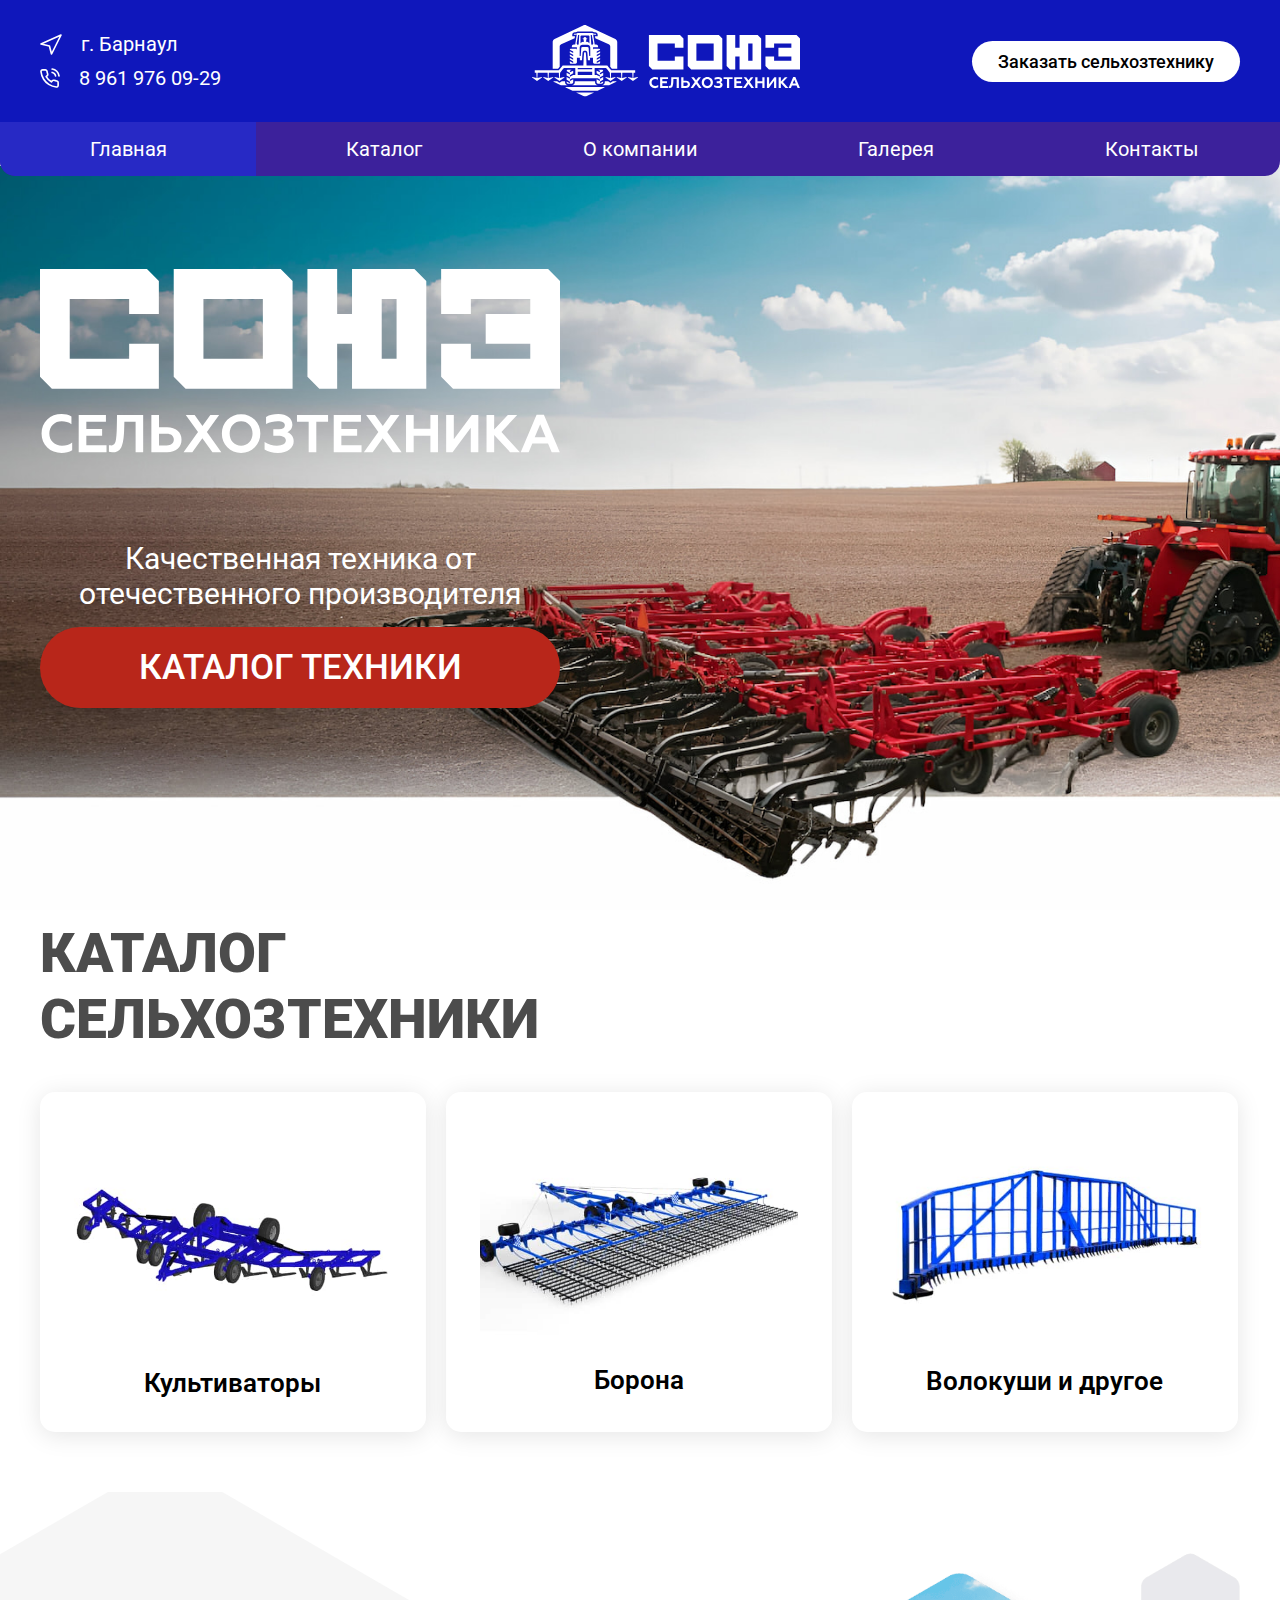
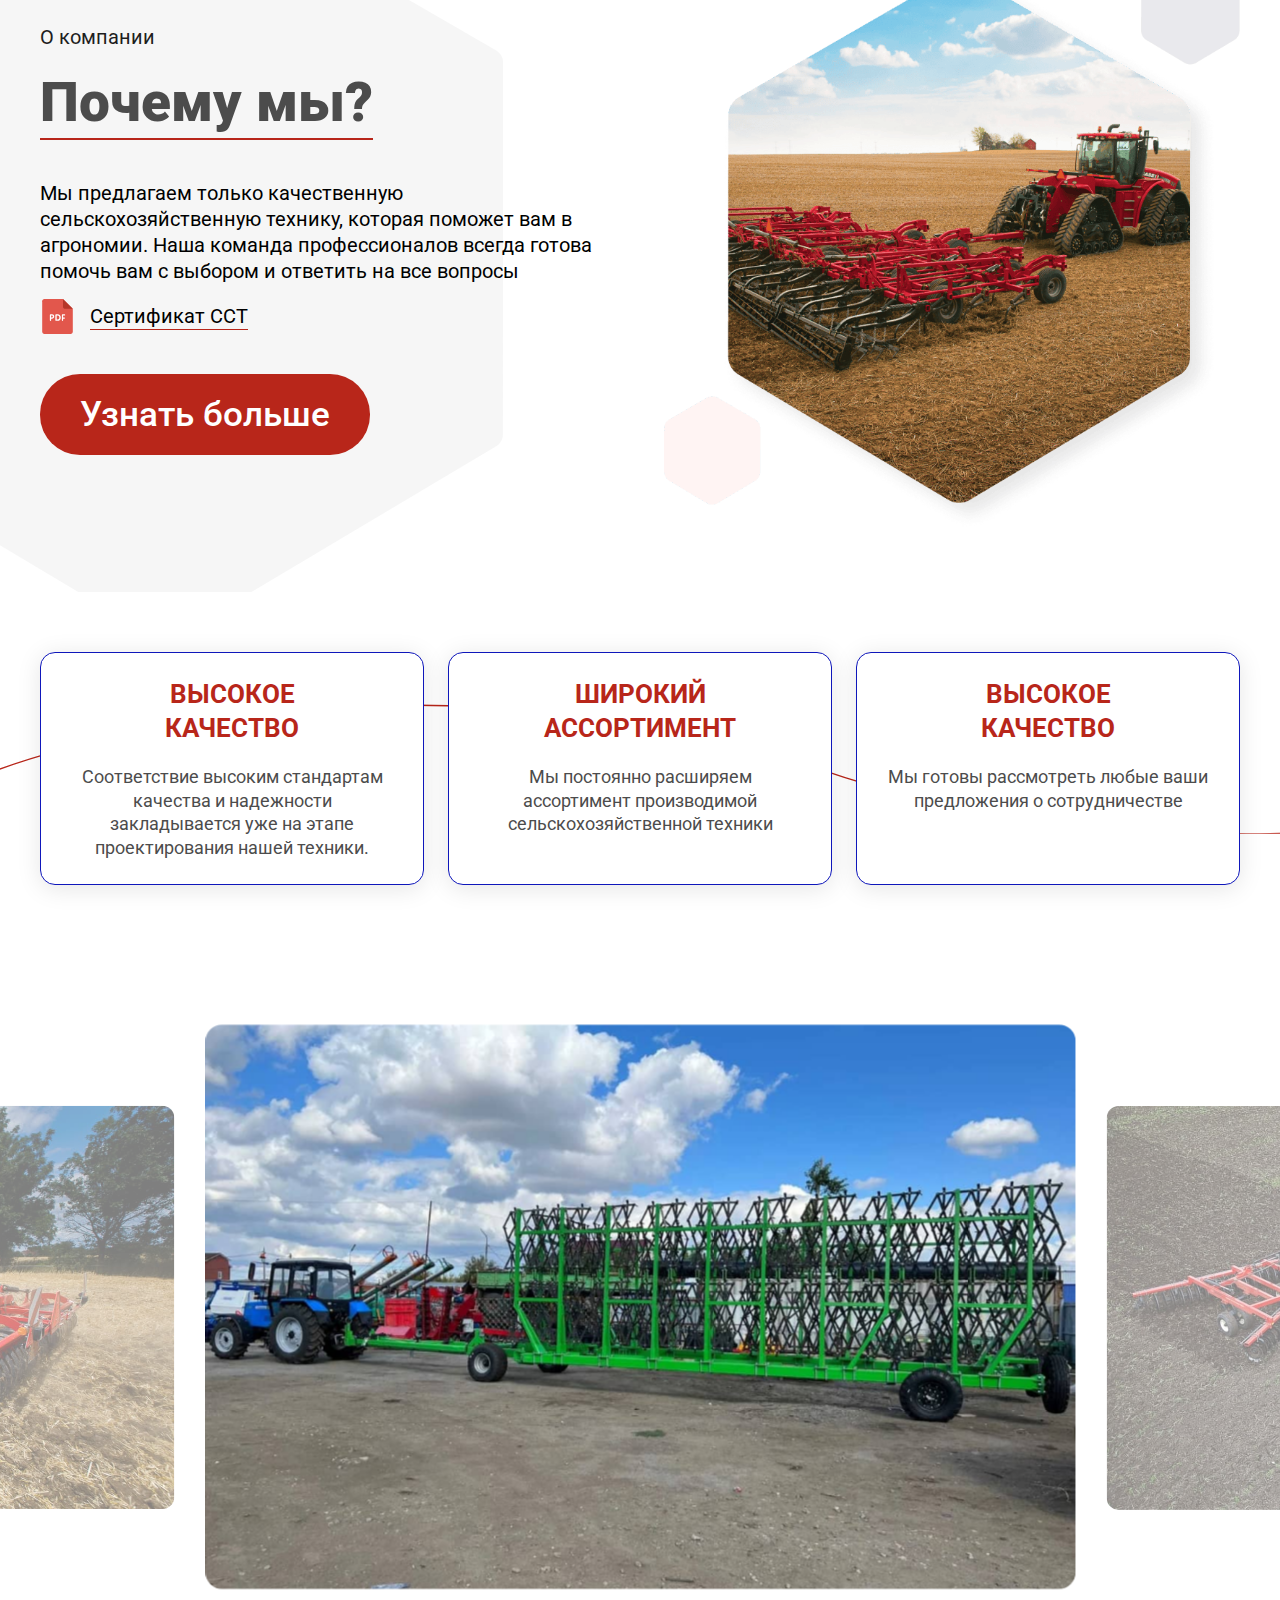
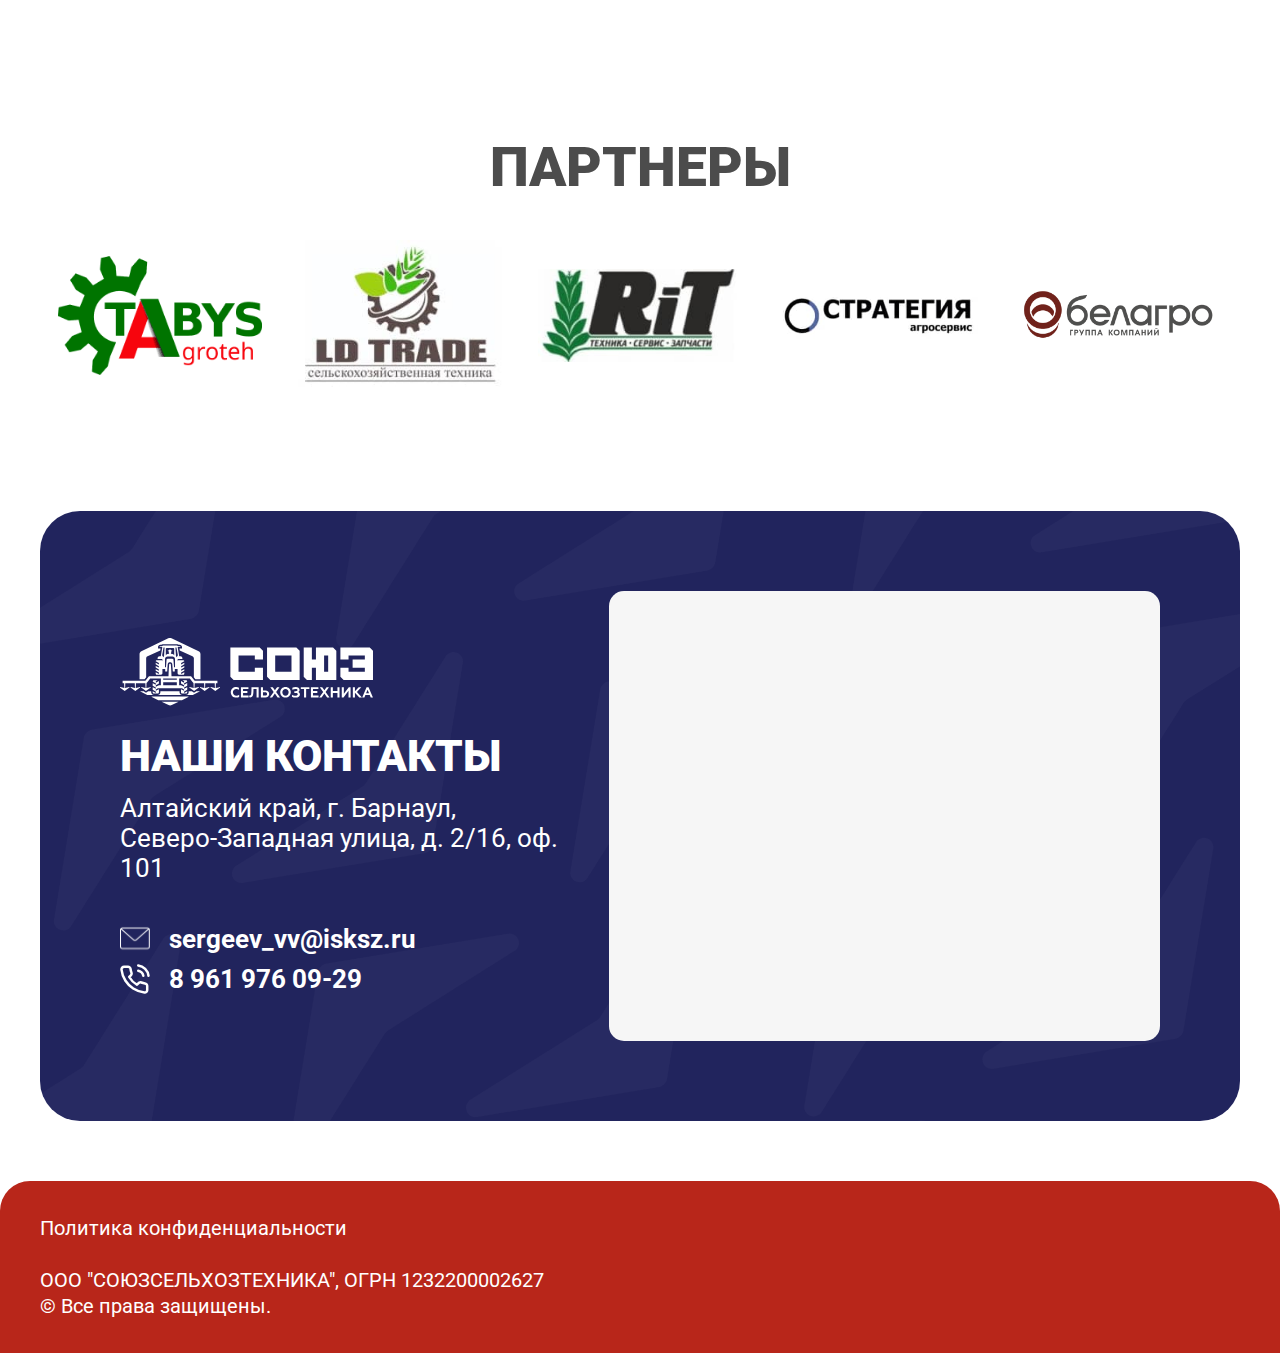
==== commit ceb20639: "social hide" ====
--- a/index.html
+++ b/index.html
@@ -5,7 +5,7 @@
     <meta charset="UTF-8">
     <meta name="viewport" content="width=device-width, initial-scale=1.0">
     <title>СОЮЗ "Союзсельхозтехника"</title>
-    <meta name="theme-color" content="$prime">
+    <meta name="theme-color" content="#B8261A">
     <!-- <link rel="shortcut icon" href="favicon.ico" type="image/x-icon"> -->
     <link
         href="https://fonts.googleapis.com/css2?family=Roboto:ital,wght@0,100;0,300;0,400;0,500;0,700;0,900;1,100;1,300;1,400;1,500;1,700;1,900&display=swap"
@@ -255,10 +255,10 @@
                 ОГРН 1232200002627 <br>
                 © Все права защищены.
             </p>
-            <div class="soc fx-ac">
+            <!-- <div class="soc fx-ac">
                 <a href="#" target="_blank"><img src="img/telegram.svg" alt="i" loading="lazy"></a>
                 <a href="#" target="_blank"><img src="img/VK.svg" alt="i" loading="lazy"></a>
-            </div>
+            </div> -->
         </div>
     </footer>
 
